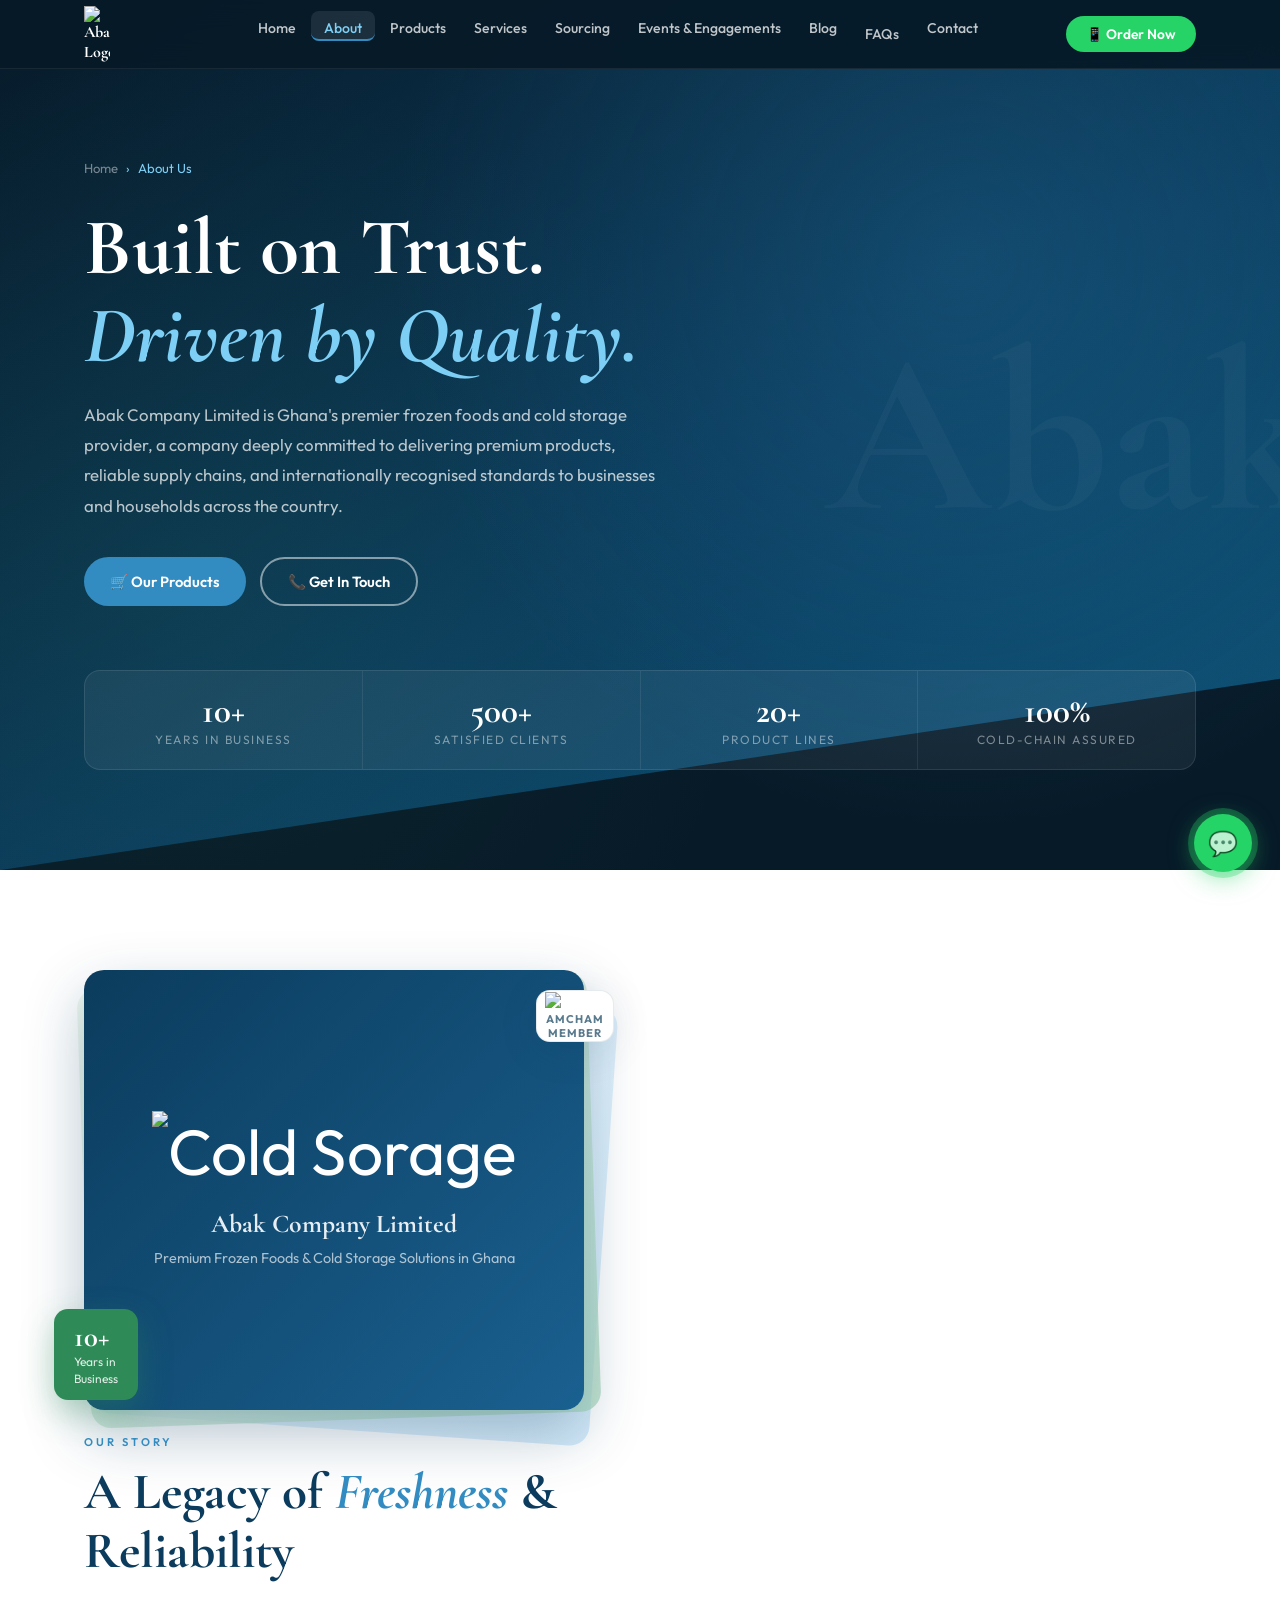
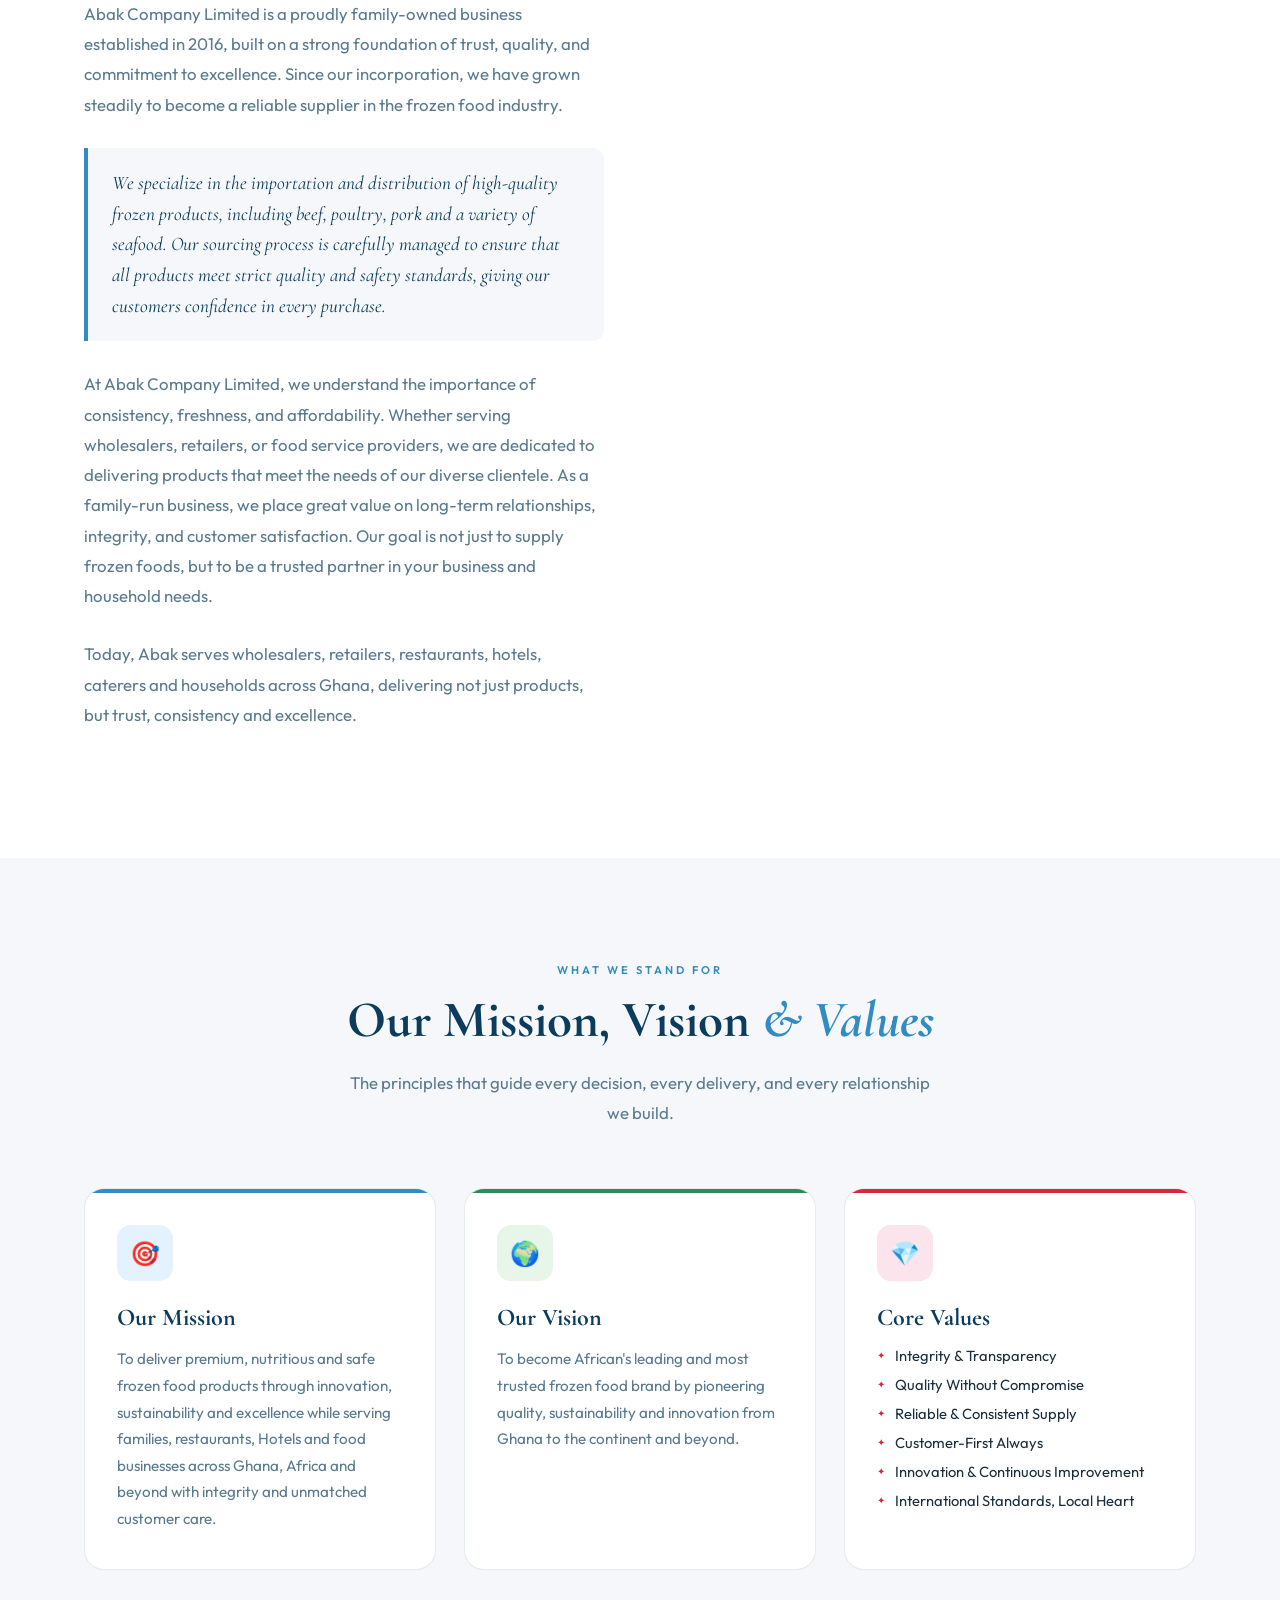
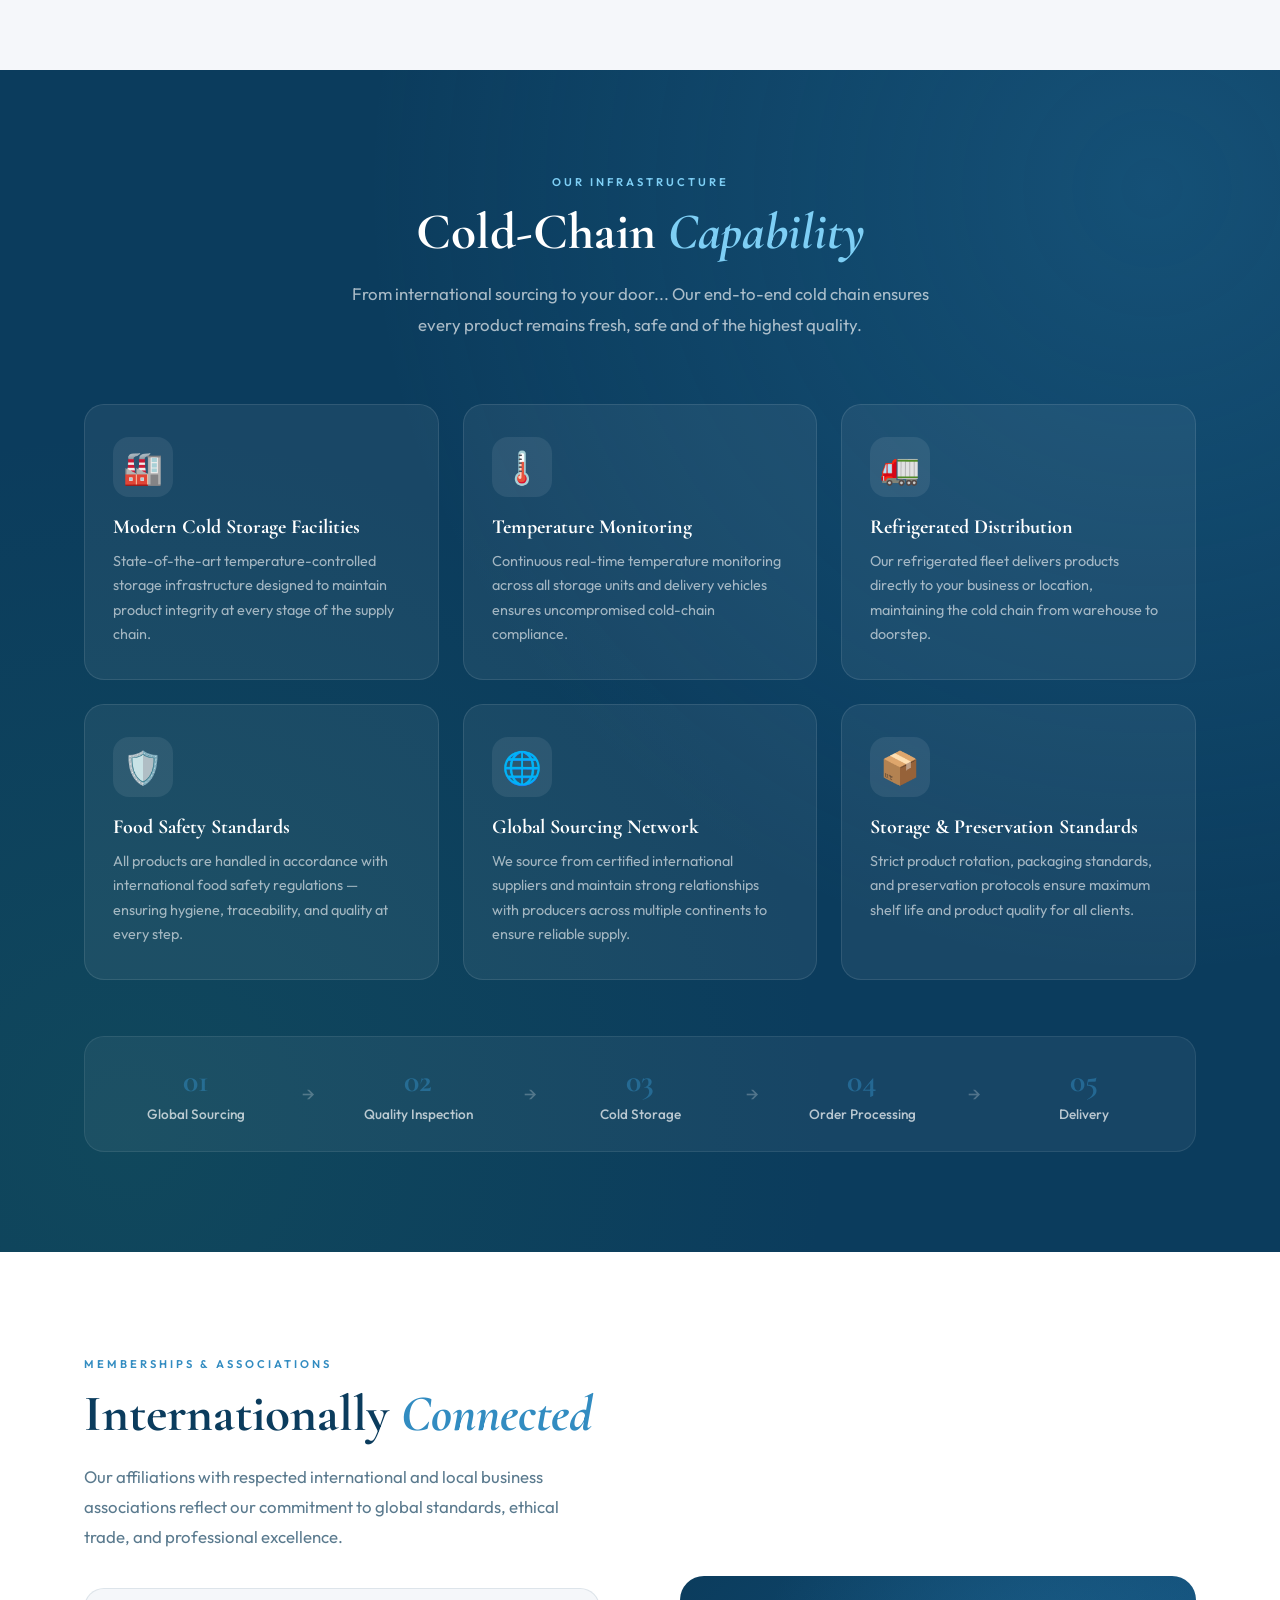
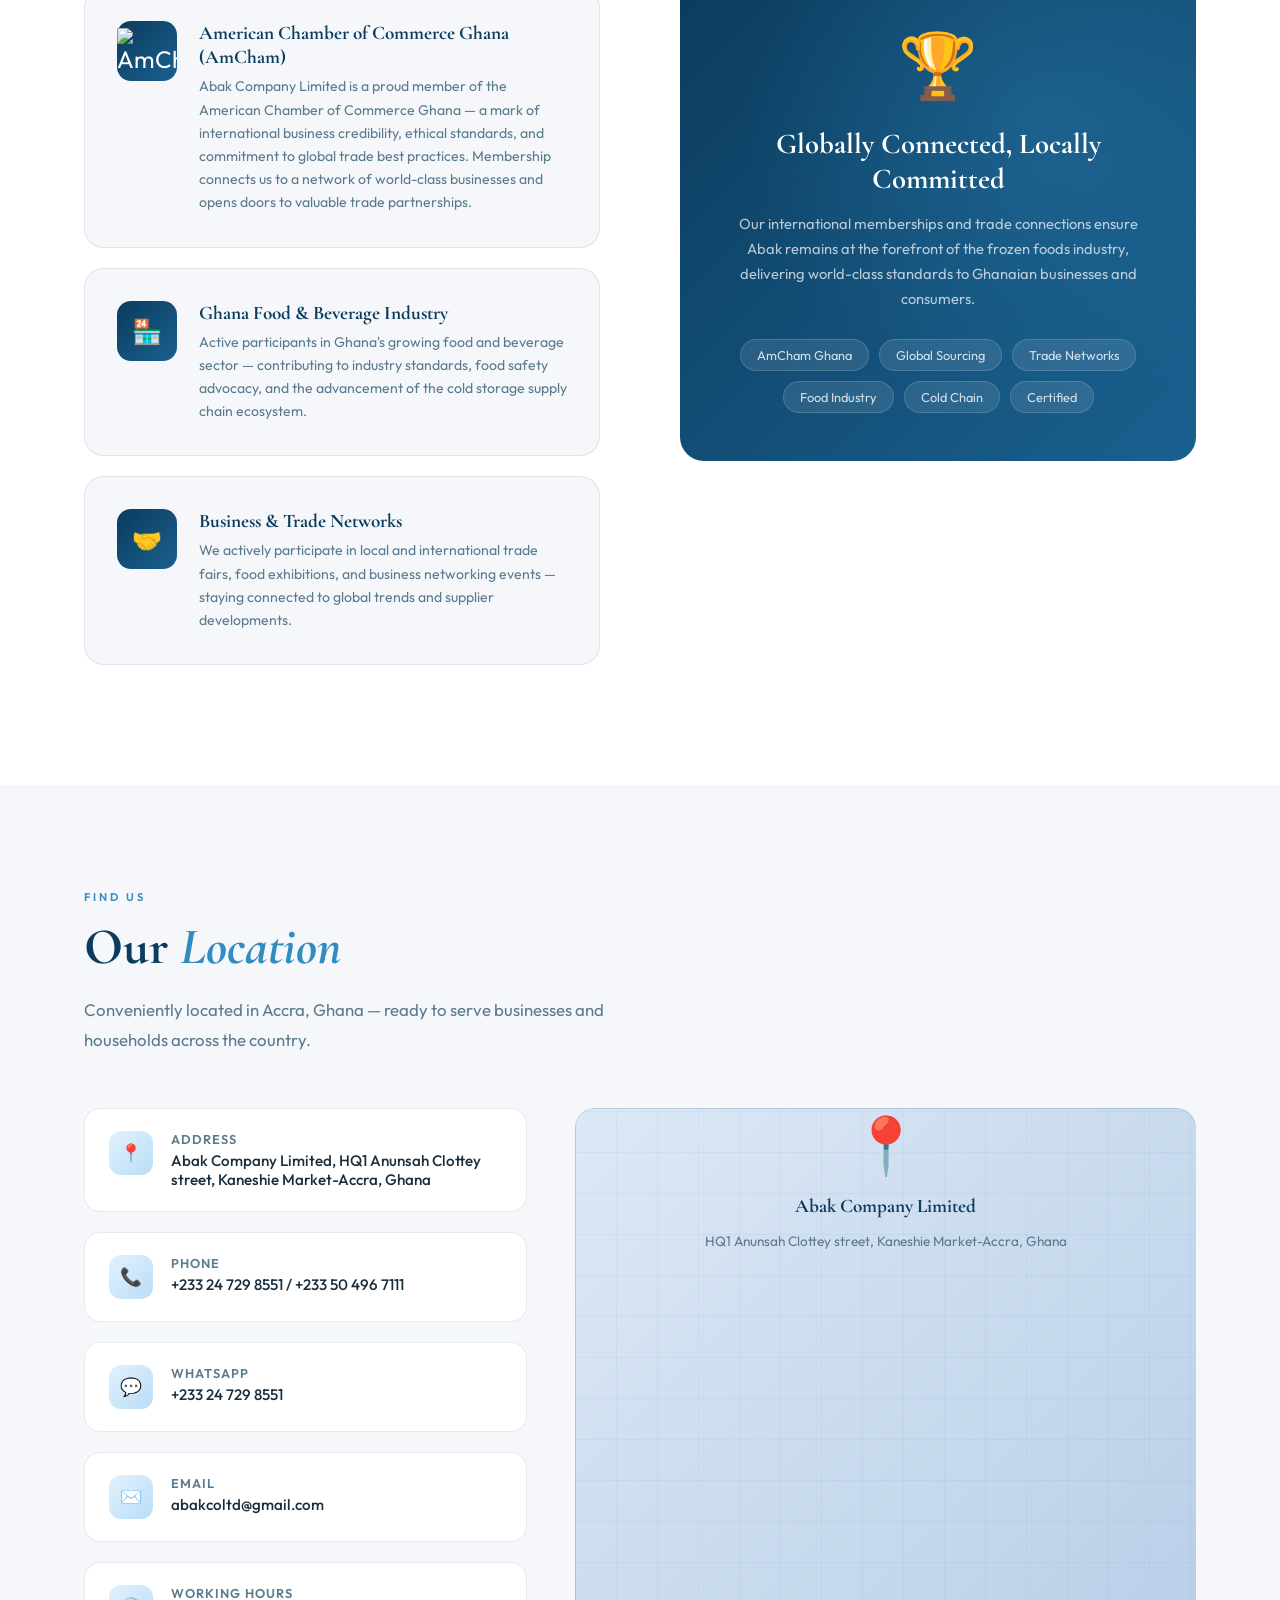
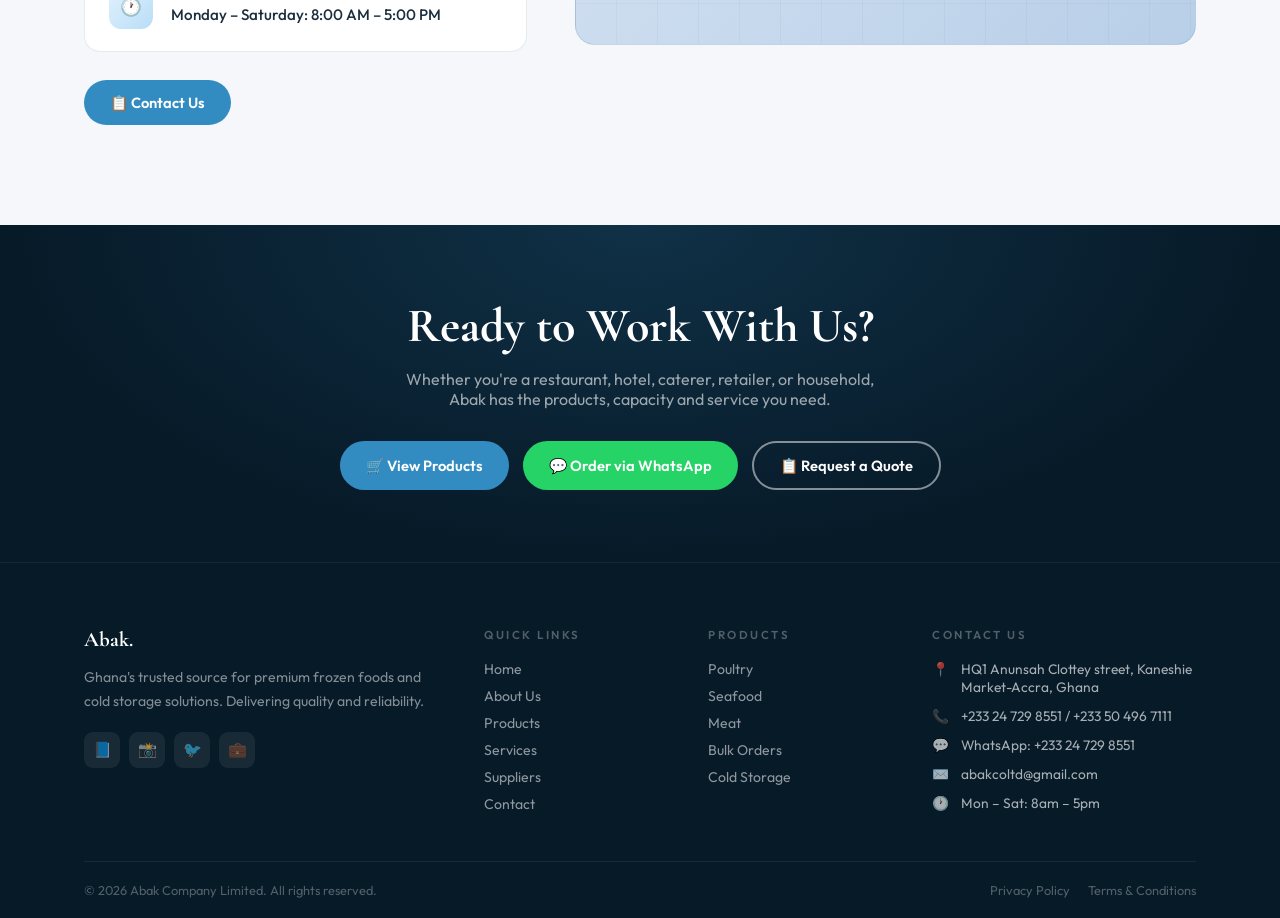
==== about.html @ 0e295fe7 "update 8" ====
<!DOCTYPE html>
<html lang="en">
<head>
  <meta charset="UTF-8" />
  <meta name="viewport" content="width=device-width, initial-scale=1.0" />
  <title>About Us | Abak Company Limited – Premium Frozen Foods & Cold Storage, Ghana</title>
  <meta name="description" content="Learn about Abak Company Limited – Ghana's trusted frozen foods and cold storage company. Our history, mission, vision, values, and global cold-chain capability." />
  <link href="https://fonts.googleapis.com/css2?family=Cormorant+Garamond:ital,wght@0,600;0,700;1,400;1,600&family=Outfit:wght@300;400;500;600&display=swap" rel="stylesheet" />
  <style>
    /* ─── Variables ─────────────────────────────────────── */
    :root {
      --navy:    #0B3C5D;
      --blue:    #328CC1;
      --white:   #FFFFFF;
      --grey:    #F5F7FA;
      --red:     #D7263D;
      --green:   #2E8B57;
      --dark:    #071a28;
      --text:    #1a2e3d;
      --muted:   #5a7a8e;
      --border:  rgba(11,60,93,0.1);
      --radius:  16px;
      --shadow:  0 8px 40px rgba(11,60,93,0.1);
    }

    /* ─── Reset ─────────────────────────────────────────── */
    *, *::before, *::after { box-sizing: border-box; margin: 0; padding: 0; }
    html { scroll-behavior: smooth; }
    body {
      font-family: 'Outfit', sans-serif;
      font-weight: 400;
      color: var(--text);
      background: var(--white);
      overflow-x: hidden;
    }
    a { text-decoration: none; color: inherit; }
    img { max-width: 100%; display: block; }

    /* ─── Utilities ─────────────────────────────────────── */
    .container { width: 100%; max-width: 1160px; margin: 0 auto; padding: 0 24px; }
    .eyebrow {
      display: inline-block;
      font-size: 0.7rem;
      font-weight: 600;
      letter-spacing: 3px;
      text-transform: uppercase;
      color: var(--blue);
      margin-bottom: 14px;
    }
    h2.display {
      font-family: 'Cormorant Garamond', serif;
      font-size: clamp(2rem, 5vw, 3.2rem);
      font-weight: 700;
      color: var(--navy);
      line-height: 1.15;
      margin-bottom: 18px;
    }
    h2.display em { font-style: italic; color: var(--blue); }
    .lead {
      font-size: 1.05rem;
      color: var(--muted);
      line-height: 1.8;
      max-width: 580px;
    }
    .btn {
      display: inline-flex;
      align-items: center;
      gap: 8px;
      padding: 13px 26px;
      border-radius: 50px;
      font-family: 'Outfit', sans-serif;
      font-size: 0.92rem;
      font-weight: 600;
      cursor: pointer;
      transition: all 0.25s ease;
      border: none;
    }
    .btn-primary   { background: var(--blue);  color: #fff; }
    .btn-primary:hover   { background: var(--navy); transform: translateY(-2px); box-shadow: 0 8px 24px rgba(50,140,193,0.35); }
    .btn-outline   { background: transparent; color: var(--navy); border: 2px solid var(--border); }
    .btn-outline:hover   { border-color: var(--blue); color: var(--blue); transform: translateY(-2px); }
    .btn-whatsapp  { background: #25D366; color: #fff; }
    .btn-whatsapp:hover  { background: #1dba57; transform: translateY(-2px); box-shadow: 0 8px 24px rgba(37,211,102,0.3); }
    .btn-hero-outline { background: transparent; color: #fff; border: 2px solid rgba(255,255,255,0.5); }
    .btn-hero-outline:hover { background: rgba(255,255,255,0.1); transform: translateY(-2px); }

    /* ─── NAVBAR ────────────────────────────────────────── */
    .navbar {
      position: fixed; top: 0; left: 0; right: 0;
      z-index: 1000;
      background: rgba(7,26,40,0.94);
      backdrop-filter: blur(14px);
      -webkit-backdrop-filter: blur(14px);
      border-bottom: 1px solid rgba(255,255,255,0.07);
    }
    .nav-inner {
      max-width: 1160px; margin: 0 auto; padding: 0 24px;
      display: flex; align-items: center; justify-content: space-between;
      height: 68px;
    }
    .logo {
      font-family: 'Cormorant Garamond', serif;
      font-size: 1.6rem; font-weight: 700;
      color: #fff;
      display: flex; align-items: center; gap: 10px;
    }
    .logo-mark {
      width: 30%; height: 38px; border-radius: 10px;
      
      display: flex; align-items: center; justify-content: center;
      font-size: 1rem;
    }
    .nav-links { display: flex; gap: 2px; list-style: none; }
    .nav-links a {
      color: rgba(255,255,255,0.75); font-size: 0.88rem; font-weight: 500;
      padding: 8px 13px; border-radius: 8px; transition: all 0.2s;
    }
	
	.nav-links a.active { border-bottom: 2px solid var(--blue); padding-bottom: 2px; }	
	
    .nav-links a:hover, .nav-links a.active { color: #fff; background: rgba(255,255,255,0.09); }
    .nav-links a.active { color: #7ecff5; }
    .nav-action { display: flex; gap: 10px; }
    .nav-action .btn { padding: 9px 20px; font-size: 0.86rem; }
    .hamburger {
      display: none; flex-direction: column; gap: 5px;
      background: none; border: none; cursor: pointer; padding: 6px;
    }
    .hamburger span { display: block; width: 24px; height: 2px; background: #fff; border-radius: 2px; transition: all 0.3s; }
    .mobile-nav {
      display: none; flex-direction: column; gap: 4px;
      position: fixed; top: 68px; left: 0; right: 0;
      background: var(--dark); padding: 16px 24px 24px;
      z-index: 999; border-top: 1px solid rgba(255,255,255,0.08);
    }
    .mobile-nav.open { display: flex; }
    .mobile-nav a {
      color: rgba(255,255,255,0.8); font-size: 1rem; font-weight: 500;
      padding: 12px 14px; border-radius: 10px; transition: background 0.2s;
    }
    .mobile-nav a:hover { background: rgba(255,255,255,0.09); color: #fff; }
    .mobile-nav .btn { width: 100%; justify-content: center; margin-top: 8px; }

    /* ─── PAGE HERO ─────────────────────────────────────── */
    .page-hero {
      position: relative;
      padding: 160px 0 100px;
      overflow: hidden;
      background: var(--dark);
    }
    /* Diagonal split background */
    .page-hero::before {
      content: '';
      position: absolute;
      top: 0; left: 0; right: 0; bottom: 0;
      background:
        linear-gradient(148deg, #071a28 0%, #0B3C5D 55%, #0d5478 100%);
      clip-path: polygon(0 0, 100% 0, 100% 78%, 0 100%);
      z-index: 0;
    }
    .page-hero::after {
      content: '';
      position: absolute; inset: 0;
      background-image:
        radial-gradient(circle at 75% 30%, rgba(50,140,193,0.2) 0%, transparent 50%),
        radial-gradient(circle at 15% 70%, rgba(46,139,87,0.1) 0%, transparent 45%);
      z-index: 1;
    }
    /* Large decorative text */
    .hero-deco {
      position: absolute;
      right: -40px; top: 50%;
      transform: translateY(-50%);
      font-family: 'Cormorant Garamond', serif;
      font-size: clamp(8rem, 18vw, 18rem);
      font-weight: 700;
      color: rgba(255,255,255,0.03);
      line-height: 1;
      pointer-events: none;
      z-index: 2;
      user-select: none;
    }
    .page-hero-content {
      position: relative; z-index: 3;
    }
    .breadcrumb {
      display: flex; align-items: center; gap: 8px;
      font-size: 0.82rem; color: rgba(255,255,255,0.45);
      margin-bottom: 28px;
    }
    .breadcrumb a { color: rgba(255,255,255,0.45); transition: color 0.2s; }
    .breadcrumb a:hover { color: rgba(255,255,255,0.8); }
    .breadcrumb span { color: #7ecff5; }
    .page-hero h1 {
      font-family: 'Cormorant Garamond', serif;
      font-size: clamp(2.6rem, 7vw, 5rem);
      font-weight: 700;
      color: #fff;
      line-height: 1.1;
      margin-bottom: 20px;
      animation: fadeUp 0.9s ease both;
    }
    .page-hero h1 em { font-style: italic; color: #7ecff5; }
    .page-hero p {
      font-size: 1.05rem;
      color: rgba(255,255,255,0.72);
      max-width: 580px;
      line-height: 1.8;
      margin-bottom: 36px;
      animation: fadeUp 0.9s 0.2s ease both;
    }
    .hero-cta-row {
      display: flex; flex-wrap: wrap; gap: 14px;
      animation: fadeUp 0.9s 0.35s ease both;
    }
    /* Stat ribbon */
    .hero-ribbon {
      display: flex; gap: 0;
      background: rgba(255,255,255,0.06);
      border: 1px solid rgba(255,255,255,0.1);
      border-radius: var(--radius);
      overflow: hidden;
      margin-top: 64px;
      animation: fadeUp 0.9s 0.5s ease both;
    }
    .ribbon-item {
      flex: 1;
      padding: 22px 28px;
      border-right: 1px solid rgba(255,255,255,0.08);
      text-align: center;
    }
    .ribbon-item:last-child { border-right: none; }
    .ribbon-num {
      font-family: 'Cormorant Garamond', serif;
      font-size: 2.2rem; font-weight: 700; color: #fff; line-height: 1;
    }
    .ribbon-label {
      font-size: 0.75rem; color: rgba(255,255,255,0.45);
      text-transform: uppercase; letter-spacing: 1.5px; margin-top: 4px;
    }
    @keyframes fadeUp {
      from { opacity: 0; transform: translateY(28px); }
      to   { opacity: 1; transform: translateY(0); }
    }

    /* ─── COMPANY HISTORY ───────────────────────────────── */
    .history {
      padding: 100px 0;
      background: var(--white);
    }
    .history-inner {
      display: grid;
      grid-template-columns: 1fr 1fr;
      gap: 72px;
      align-items: center;
    }
    .history-visual {
      position: relative;
    }
    /* Stacked card effect */
    .history-card-stack {
      position: relative;
      height: 460px;
    }
    .hcard {
      position: absolute;
      border-radius: 20px;
      display: flex; align-items: center; justify-content: center;
      font-size: 5rem;
    }
    .hcard-back {
      inset: 20px 0 0 20px;
      background: linear-gradient(135deg, #e3f2fd, #b8ddf7);
      opacity: 0.6;
      transform: rotate(4deg);
    }
    .hcard-mid {
      inset: 10px 10px 10px 0;
      background: linear-gradient(135deg, #e8f5e9, #a8d8bc);
      opacity: 0.7;
      transform: rotate(-2deg);
    }
    .hcard-front {
      inset: 0 20px 20px 0;
      background: linear-gradient(135deg, var(--navy), #1a6090);
      color: #fff;
      flex-direction: column;
      gap: 16px;
      box-shadow: 0 24px 60px rgba(11,60,93,0.3);
    }
    .hcard-front-text {
      text-align: center; color: rgba(255,255,255,0.9);
    }
    .hcard-front-text h3 {
      font-family: 'Cormorant Garamond', serif;
      font-size: 1.6rem; font-weight: 700; margin-bottom: 8px;
    }
    .hcard-front-text p { font-size: 0.9rem; color: rgba(255,255,255,0.65); line-height: 1.6; padding: 0 20px; }
    /* Floating badge */
    .hcard-badge {
      position: absolute;
      bottom: 30px; left: -30px;
      background: var(--green);
      color: #fff;
      border-radius: 14px;
      padding: 14px 20px;
      box-shadow: 0 12px 32px rgba(46,139,87,0.35);
      z-index: 10;
    }
    .hcard-badge-num {
      font-family: 'Cormorant Garamond', serif;
      font-size: 1.8rem; font-weight: 700; line-height: 1;
    }
    .hcard-badge-text { font-size: 0.75rem; opacity: 0.85; margin-top: 2px; }
    /* Member badge */
    .hcard-member {
      position: absolute;
      top: 20px; right: -10px;
      background: #fff;
      border-radius: 14px;
	  width: 15%;
      padding: 1px 8px;
      box-shadow: var(--shadow);
      z-index: 10;
      text-align: center;
      border: 1px solid var(--border);
    }
    .hcard-member-icon { font-size: 1.6rem; }
    .hcard-member-text { font-size: 0.7rem; color: var(--muted); margin-top: 4px; font-weight: 600; text-transform: uppercase; letter-spacing: 1px; }

    .history-text { }
    .history-text .lead { margin-bottom: 28px; }
    .history-highlight {
      background: var(--grey);
      border-left: 4px solid var(--blue);
      border-radius: 0 12px 12px 0;
      padding: 20px 24px;
      margin: 28px 0;
    }
    .history-highlight p {
      font-family: 'Cormorant Garamond', serif;
      font-size: 1.2rem; font-style: italic; color: var(--navy); line-height: 1.6;
    }

    /* ─── MISSION VISION VALUES ─────────────────────────── */
    .mvv {
      padding: 100px 0;
      background: var(--grey);
    }
    .mvv-header { text-align: center; margin-bottom: 60px; }
    .mvv-header .lead { margin: 0 auto; text-align: center; }
    .mvv-grid {
      display: grid;
      grid-template-columns: repeat(3, 1fr);
      gap: 28px;
    }
    .mvv-card {
      background: var(--white);
      border-radius: 20px;
      padding: 36px 32px;
      border: 1px solid var(--border);
      position: relative;
      overflow: hidden;
      transition: transform 0.3s, box-shadow 0.3s;
    }
    .mvv-card:hover { transform: translateY(-6px); box-shadow: var(--shadow); }
    .mvv-card::before {
      content: '';
      position: absolute;
      top: 0; left: 0; right: 0;
      height: 4px;
    }
    .mvv-card.mission::before { background: var(--blue); }
    .mvv-card.vision::before  { background: var(--green); }
    .mvv-card.values::before  { background: var(--red); }
    .mvv-icon {
      width: 56px; height: 56px;
      border-radius: 14px;
      display: flex; align-items: center; justify-content: center;
      font-size: 1.5rem;
      margin-bottom: 22px;
    }
    .mvv-card.mission .mvv-icon { background: #e3f2fd; }
    .mvv-card.vision  .mvv-icon { background: #e8f5e9; }
    .mvv-card.values  .mvv-icon { background: #fce4ec; }
    .mvv-card h3 {
      font-family: 'Cormorant Garamond', serif;
      font-size: 1.5rem; font-weight: 700; color: var(--navy);
      margin-bottom: 14px;
    }
    .mvv-card p { font-size: 0.95rem; color: var(--muted); line-height: 1.75; }
    /* Core values list */
    .values-list { display: flex; flex-direction: column; gap: 10px; margin-top: 12px; }
    .values-list li {
      display: flex; align-items: center; gap: 10px;
      font-size: 0.92rem; color: var(--text);
      list-style: none;
    }
    .values-list li::before {
      content: '✦';
      color: var(--red);
      font-size: 0.65rem;
      flex-shrink: 0;
    }

    /* ─── COLD CHAIN CAPABILITY ─────────────────────────── */
    .coldchain {
      padding: 100px 0;
      background: var(--navy);
      position: relative;
      overflow: hidden;
    }
    .coldchain::before {
      content: '';
      position: absolute; inset: 0;
      background-image:
        radial-gradient(circle at 90% 10%, rgba(50,140,193,0.25) 0%, transparent 50%),
        radial-gradient(circle at 10% 90%, rgba(46,139,87,0.15) 0%, transparent 45%);
    }
    .coldchain .eyebrow { color: #7ecff5; }
    .coldchain-header {
      text-align: center; margin-bottom: 64px; position: relative; z-index: 1;
    }
    .coldchain-header h2.display { color: #fff; }
    .coldchain-header h2.display em { color: #7ecff5; }
    .coldchain-header .lead { color: rgba(255,255,255,0.65); margin: 0 auto; text-align: center; }

    .coldchain-grid {
      display: grid;
      grid-template-columns: repeat(3, 1fr);
      gap: 24px;
      position: relative; z-index: 1;
    }
    .cc-card {
      background: rgba(255,255,255,0.06);
      border: 1px solid rgba(255,255,255,0.1);
      border-radius: 20px;
      padding: 32px 28px;
      transition: background 0.3s, transform 0.3s;
    }
    .cc-card:hover { background: rgba(255,255,255,0.1); transform: translateY(-5px); }
    .cc-icon {
      font-size: 2rem; margin-bottom: 18px;
      display: flex; align-items: center; justify-content: center;
      width: 60px; height: 60px;
      border-radius: 16px;
      background: rgba(255,255,255,0.08);
    }
    .cc-card h4 {
      font-family: 'Cormorant Garamond', serif;
      font-size: 1.25rem; font-weight: 700; color: #fff;
      margin-bottom: 10px;
    }
    .cc-card p { font-size: 0.9rem; color: rgba(255,255,255,0.6); line-height: 1.7; }
    /* Process steps strip */
    .cc-process {
      display: flex;
      align-items: center;
      margin-top: 56px;
      background: rgba(255,255,255,0.05);
      border: 1px solid rgba(255,255,255,0.08);
      border-radius: 20px;
      overflow: hidden;
      position: relative; z-index: 1;
    }
    .cc-step {
      flex: 1;
      padding: 28px 24px;
      text-align: center;
      position: relative;
    }
    .cc-step::after {
      content: '→';
      position: absolute;
      right: -8px; top: 50%;
      transform: translateY(-50%);
      color: rgba(255,255,255,0.25);
      font-size: 1.2rem;
      z-index: 2;
    }
    .cc-step:last-child::after { display: none; }
    .cc-step-num {
      font-family: 'Cormorant Garamond', serif;
      font-size: 2rem; font-weight: 700;
      color: rgba(50,140,193,0.5);
      line-height: 1; margin-bottom: 8px;
    }
    .cc-step-label { font-size: 0.85rem; color: rgba(255,255,255,0.7); font-weight: 500; }

    /* ─── MEMBERSHIP & ASSOCIATIONS ─────────────────────── */
    .membership {
      padding: 100px 0;
      background: var(--white);
    }
    .membership-inner {
      display: grid;
      grid-template-columns: 1fr 1fr;
      gap: 80px;
      align-items: center;
    }
    .membership-text .lead { margin-bottom: 36px; }
    .membership-card {
      background: var(--grey);
      border-radius: 20px;
      padding: 32px;
      display: flex;
      align-items: flex-start;
      gap: 22px;
      border: 1px solid var(--border);
      margin-bottom: 20px;
      transition: transform 0.3s, box-shadow 0.3s;
    }
    .membership-card:hover { transform: translateX(6px); box-shadow: var(--shadow); }
    .membership-card-icon {
      width: 60px; height: 60px;
      border-radius: 14px;
      background: linear-gradient(135deg, var(--navy), #1a6090);
      display: flex; align-items: center; justify-content: center;
      font-size: 1.5rem; flex-shrink: 0;
      color: #fff;
    }
    .membership-card-body h4 {
      font-family: 'Cormorant Garamond', serif;
      font-size: 1.2rem; font-weight: 700; color: var(--navy); margin-bottom: 6px;
    }
    .membership-card-body p { font-size: 0.88rem; color: var(--muted); line-height: 1.65; }
    .membership-visual {
      position: relative;
    }
    .mem-visual-block {
      background: linear-gradient(135deg, var(--navy), #1a6090);
      border-radius: 24px;
      padding: 48px 40px;
      color: #fff;
      text-align: center;
      position: relative;
      overflow: hidden;
    }
    .mem-visual-block::after {
      content: '';
      position: absolute; inset: 0;
      background: radial-gradient(circle at 70% 30%, rgba(50,140,193,0.3), transparent 60%);
    }
    .mem-visual-inner { position: relative; z-index: 1; }
    .mem-visual-icon { font-size: 4rem; margin-bottom: 22px; }
    .mem-visual-block h3 {
      font-family: 'Cormorant Garamond', serif;
      font-size: 1.8rem; font-weight: 700; margin-bottom: 14px; line-height: 1.2;
    }
    .mem-visual-block p { font-size: 0.92rem; color: rgba(255,255,255,0.7); line-height: 1.7; }
    .mem-visual-tags {
      display: flex; flex-wrap: wrap; gap: 10px; justify-content: center; margin-top: 28px;
    }
    .mem-tag {
      background: rgba(255,255,255,0.1);
      border: 1px solid rgba(255,255,255,0.15);
      border-radius: 50px;
      padding: 7px 16px;
      font-size: 0.8rem; color: rgba(255,255,255,0.8);
    }

    /* ─── COMPANY LOCATION ──────────────────────────────── */
    .location {
      padding: 100px 0;
      background: var(--grey);
    }
    .location-header { margin-bottom: 52px; }
    .location-inner {
      display: grid;
      grid-template-columns: 1fr 1.4fr;
      gap: 48px;
      align-items: start;
    }
    .location-details { display: flex; flex-direction: column; gap: 20px; }
    .location-detail-item {
      background: var(--white);
      border-radius: var(--radius);
      padding: 22px 24px;
      display: flex; gap: 18px; align-items: flex-start;
      border: 1px solid var(--border);
      transition: box-shadow 0.2s;
    }
    .location-detail-item:hover { box-shadow: var(--shadow); }
    .loc-icon {
      width: 44px; height: 44px; border-radius: 12px;
      background: linear-gradient(135deg, #e3f2fd, #b8ddf7);
      display: flex; align-items: center; justify-content: center;
      font-size: 1.1rem; flex-shrink: 0;
    }
    .loc-text h5 { font-size: 0.8rem; font-weight: 600; color: var(--muted); text-transform: uppercase; letter-spacing: 1px; margin-bottom: 4px; }
    .loc-text p { font-size: 0.95rem; color: var(--text); font-weight: 500; }
    /* Map placeholder */
    .map-placeholder {
      border-radius: 20px;
      background: linear-gradient(135deg, #dde8f5, #b8cfe8);
      min-height: 380px;
      display: flex; align-items: center; justify-content: center;
      flex-direction: column; gap: 14px;
      text-align: center;
      border: 1px solid var(--border);
      overflow: hidden;
      position: relative;
    }
    .map-placeholder::before {
      content: '';
      position: absolute; inset: 0;
      background-image: repeating-linear-gradient(0deg, transparent, transparent 40px, rgba(11,60,93,0.04) 40px, rgba(11,60,93,0.04) 41px),
                        repeating-linear-gradient(90deg, transparent, transparent 40px, rgba(11,60,93,0.04) 40px, rgba(11,60,93,0.04) 41px);
    }
    .map-pin { font-size: 3.5rem; position: relative; z-index: 1; animation: bounce 2s ease-in-out infinite; }
    @keyframes bounce { 0%,100% { transform: translateY(0); } 50% { transform: translateY(-10px); } }
    .map-label {
      position: relative; z-index: 1;
      font-family: 'Cormorant Garamond', serif;
      font-size: 1.2rem; font-weight: 700; color: var(--navy);
    }
    .map-sub { position: relative; z-index: 1; font-size: 0.85rem; color: var(--muted); }

    /* ─── CTA STRIP ─────────────────────────────────────── */
    .cta-strip {
      padding: 72px 0;
      background: var(--dark);
      text-align: center;
      position: relative; overflow: hidden;
    }
    .cta-strip::before {
      content: '';
      position: absolute; inset: 0;
      background: radial-gradient(ellipse at 50% 0%, rgba(50,140,193,0.2), transparent 70%);
    }
    .cta-strip-inner { position: relative; z-index: 1; }
    .cta-strip h2 {
      font-family: 'Cormorant Garamond', serif;
      font-size: clamp(1.8rem, 4vw, 3rem); font-weight: 700; color: #fff;
      margin-bottom: 14px;
    }
    .cta-strip p { color: rgba(255,255,255,0.6); font-size: 1rem; margin-bottom: 32px; max-width: 480px; margin-left: auto; margin-right: auto; }
    .cta-row { display: flex; gap: 14px; justify-content: center; flex-wrap: wrap; }

    /* ─── FOOTER ────────────────────────────────────────── */
    footer {
      background: var(--dark);
      color: rgba(255,255,255,0.65);
      padding: 64px 0 0;
      border-top: 1px solid rgba(255,255,255,0.06);
    }
    .footer-grid {
      display: grid;
      grid-template-columns: 2fr 1fr 1fr 1.5fr;
      gap: 48px; margin-bottom: 48px;
    }
    .footer-col h4 {
      font-size: 0.72rem; font-weight: 600; letter-spacing: 2.5px;
      text-transform: uppercase; color: rgba(255,255,255,0.3); margin-bottom: 18px;
    }
    .footer-col .logo { font-size: 1.3rem; margin-bottom: 14px; }
    .footer-col p { font-size: 0.88rem; color: rgba(255,255,255,0.5); line-height: 1.7; }
    .f-links { display: flex; flex-direction: column; gap: 9px; }
    .f-links a { font-size: 0.88rem; color: rgba(255,255,255,0.55); transition: color 0.2s; }
    .f-links a:hover { color: var(--blue); }
    .f-contact { display: flex; flex-direction: column; gap: 11px; }
    .f-contact-item { display: flex; gap: 12px; align-items: flex-start; font-size: 0.86rem; }
    .social-row { display: flex; gap: 9px; margin-top: 18px; }
    .social-btn {
      width: 36px; height: 36px; border-radius: 9px;
      background: rgba(255,255,255,0.07); border: none; cursor: pointer;
      display: flex; align-items: center; justify-content: center;
      font-size: 0.95rem; color: rgba(255,255,255,0.6);
      transition: background 0.2s, transform 0.2s;
    }
    .social-btn:hover { background: var(--blue); color: #fff; transform: translateY(-2px); }
    .footer-bottom {
      border-top: 1px solid rgba(255,255,255,0.07);
      padding: 20px 0;
      display: flex; justify-content: space-between; align-items: center;
      flex-wrap: wrap; gap: 12px;
      font-size: 0.8rem; color: rgba(255,255,255,0.3);
    }
    .footer-bottom a { color: rgba(255,255,255,0.3); transition: color 0.2s; }
    .footer-bottom a:hover { color: rgba(255,255,255,0.6); }
    .footer-bottom-links { display: flex; gap: 18px; }

    /* ─── FLOATING WHATSAPP ─────────────────────────────── */
    .float-wa {
      position: fixed; bottom: 28px; right: 28px; z-index: 999;
      width: 58px; height: 58px; border-radius: 50%;
      background: #25D366; box-shadow: 0 6px 24px rgba(37,211,102,0.5);
      display: flex; align-items: center; justify-content: center;
      font-size: 1.5rem; transition: transform 0.3s, box-shadow 0.3s;
    }
    .float-wa:hover { transform: scale(1.12); box-shadow: 0 10px 32px rgba(37,211,102,0.6); }
    .float-wa-pulse {
      position: absolute; inset: -6px; border-radius: 50%;
      background: rgba(37,211,102,0.3);
      animation: waPulse 2.5s ease-out infinite;
    }
    @keyframes waPulse {
      0% { transform: scale(1); opacity: 0.7; }
      100% { transform: scale(1.6); opacity: 0; }
    }

    /* ─── SCROLL REVEAL ─────────────────────────────────── */
    .reveal {
      opacity: 0; transform: translateY(32px);
      transition: opacity 0.7s ease, transform 0.7s ease;
    }
    .reveal.visible { opacity: 1; transform: translateY(0); }
    .reveal-left {
      opacity: 0; transform: translateX(-32px);
      transition: opacity 0.7s ease, transform 0.7s ease;
    }
    .reveal-left.visible { opacity: 1; transform: translateX(0); }
    .reveal-right {
      opacity: 0; transform: translateX(32px);
      transition: opacity 0.7s ease, transform 0.7s ease;
    }
    .reveal-right.visible { opacity: 1; transform: translateX(0); }

    /* ─── RESPONSIVE ────────────────────────────────────── */
    @media (max-width: 960px) {
      .nav-links, .nav-action { display: none; }
      .hamburger { display: flex; }
      .history-inner, .membership-inner, .location-inner { grid-template-columns: 1fr; }
      .mvv-grid, .coldchain-grid { grid-template-columns: 1fr; }
      .footer-grid { grid-template-columns: 1fr 1fr; }
      .history-card-stack { height: 320px; }
      .cc-process { flex-direction: column; }
      .cc-step::after { content: '↓'; right: auto; bottom: -8px; top: auto; transform: none; }
    }
    @media (max-width: 600px) {
      .footer-grid { grid-template-columns: 1fr; }
      .footer-bottom { flex-direction: column; text-align: center; }
      .hero-ribbon { flex-direction: column; }
      .ribbon-item { border-right: none; border-bottom: 1px solid rgba(255,255,255,0.08); }
      .ribbon-item:last-child { border-bottom: none; }
      .float-wa { bottom: 20px; right: 20px; width: 52px; height: 52px; }
    }
  </style>
</head>
<body>

  <!-- ══════════════ NAVBAR ══════════════ -->
  <nav class="navbar" aria-label="Main navigation">
    <div class="nav-inner">
      <a href="index.html" class="logo">
        <span class="logo-mark"><img src="images/abak-logo-7.png" alt="Abak Logo"></span>
      </a>
      <ul class="nav-links" role="list">
        <li><a href="index.html">Home</a></li>
        <li><a href="about.html" class="active">About</a></li>
        <li><a href="products.html">Products</a></li>
        <li><a href="services.html">Services</a></li>
        <li><a href="sourcing.html">Sourcing</a></li>
		<li><a href="events.html">Events & Engagements</a></li>
        <li><a href="articles.html">Blog</a></li>
		<a href="faq.html">FAQs</a>
        <li><a href="contact.html">Contact</a></li>
      </ul>
      <div class="nav-action">
        <a href="https://wa.me/233247298551" class="btn btn-whatsapp" target="_blank" rel="noopener">📱 Order Now</a>
      </div>
      <button class="hamburger" id="hamburger" aria-label="Toggle mobile menu" aria-expanded="false">
        <span></span><span></span><span></span>
      </button>
    </div>
  </nav>

  <!-- Mobile Nav -->
  <div class="mobile-nav" id="mobileNav" role="navigation">
    <a href="index.html">Home</a>
    <a href="about.html">About</a>
    <a href="products.html">Products</a>
    <a href="services.html">Services</a>
    <a href="suppliers.html">Suppliers</a>
	<li><a href="events.html">Events & Engagements</a></li>
    <a href="articles.html">Blog</a>
	<a href="faq.html">FAQs</a>
    <a href="contact.html">Contact</a>
    <a href="https://wa.me/233247298551" class="btn btn-whatsapp" target="_blank" rel="noopener">💬 Order via WhatsApp</a>
  </div>

  <!-- ══════════════ PAGE HERO ══════════════ -->
  <section class="page-hero" aria-labelledby="about-hero-heading">
    <div class="hero-deco" aria-hidden="true">Abak</div>
    <div class="container page-hero-content">
      <nav class="breadcrumb" aria-label="Breadcrumb">
        <a href="index.html">Home</a>
        <span aria-hidden="true">›</span>
        <span>About Us</span>
      </nav>
      <h1 id="about-hero-heading">
        Built on Trust.<br>
        <em>Driven by Quality.</em>
      </h1>
      <p>Abak Company Limited is Ghana's premier frozen foods and cold storage provider, a company deeply committed to delivering premium products, reliable supply chains, and internationally recognised standards to businesses and households across the country.</p>
      <div class="hero-cta-row">
        <a href="products.html" class="btn btn-primary">🛒 Our Products</a>
        <a href="contact.html" class="btn btn-hero-outline">📞 Get In Touch</a>
      </div>
      <div class="hero-ribbon">
        <div class="ribbon-item">
          <div class="ribbon-num">10+</div>
          <div class="ribbon-label">Years in Business</div>
        </div>
        <div class="ribbon-item">
          <div class="ribbon-num">500+</div>
          <div class="ribbon-label">Satisfied Clients</div>
        </div>
        <div class="ribbon-item">
          <div class="ribbon-num">20+</div>
          <div class="ribbon-label">Product Lines</div>
        </div>
        <div class="ribbon-item">
          <div class="ribbon-num">100%</div>
          <div class="ribbon-label">Cold-Chain Assured</div>
        </div>
      </div>
    </div>
  </section>

  <!-- ══════════════ COMPANY HISTORY ══════════════ -->
  <section class="history" aria-labelledby="history-heading">
    <div class="container">
      <div class="history-inner">
        <div class="history-visual reveal-left">
          <div class="history-card-stack">
            <div class="hcard hcard-back"></div>
            <div class="hcard hcard-mid"></div>
            <div class="hcard hcard-front" role="img" aria-label="Abak company visual">
              <div style="font-size:4rem"><img src="images/coldstorage.webp" alt="Cold Sorage"></div>
              <div class="hcard-front-text">
                <h3>Abak Company Limited</h3>
                <p>Premium Frozen Foods &amp; Cold Storage Solutions in Ghana</p>
              </div>
            </div>
            <!-- Floating badges -->
            <div class="hcard-badge" aria-label="10 plus years in business">
              <div class="hcard-badge-num">10+</div>
              <div class="hcard-badge-text">Years in</div>
			  <div class="hcard-badge-text">Business</div>
            </div>
            <div class="hcard-member">
              <div class="hcard-member-icon"><img src="images/amchamgh.png"</div>
              <div class="hcard-member-text"><strong>AmCham<br>Member</strong></div>
            </div>
          </div>
        </div>
        <div class="history-text reveal-right">
          <span class="eyebrow">Our Story</span>
          <h2 class="display">A Legacy of <em>Freshness</em> &amp; Reliability</h2>
          <p class="lead">Abak Company Limited is a proudly family-owned business established in 2016, built on a strong foundation of trust, quality, and commitment to excellence. Since our incorporation, we have grown steadily to become a reliable supplier in the frozen food industry.</p>
          <div class="history-highlight">
            <p>We specialize in the importation and distribution of high-quality frozen products, including beef, poultry, pork and a variety of seafood. Our sourcing process is carefully managed to ensure that all products meet strict quality and safety standards, giving our customers confidence in every purchase.</p>
          </div>
          <p class="lead">At Abak Company Limited, we understand the importance of consistency, freshness, and affordability. Whether serving wholesalers, retailers, or food service providers, we are dedicated to delivering products that meet the needs of our diverse clientele.
As a family-run business, we place great value on long-term relationships, integrity, and customer satisfaction. Our goal is not just to supply frozen foods, but to be a trusted partner in your business and household needs.</p>
          <p class="lead" style="margin-top:18px;">Today, Abak serves wholesalers, retailers, restaurants, hotels, caterers and households across Ghana, delivering not just products, but trust, consistency and excellence.</p>
        </div>
      </div>
    </div>
  </section>

  <!-- ══════════════ MISSION / VISION / VALUES ══════════════ -->
  <section class="mvv reveal" aria-labelledby="mvv-heading">
    <div class="container">
      <div class="mvv-header">
        <span class="eyebrow">What We Stand For</span>
        <h2 class="display" id="mvv-heading">Our Mission, Vision <em>&amp; Values</em></h2>
        <p class="lead">The principles that guide every decision, every delivery, and every relationship we build.</p>
      </div>
      <div class="mvv-grid">
        <!-- Mission -->
        <div class="mvv-card mission">
          <div class="mvv-icon" aria-hidden="true">🎯</div>
          <h3>Our Mission</h3>
          <p>To deliver premium, nutritious and safe frozen food products through innovation, sustainability and excellence while serving families, restaurants, Hotels and food businesses across Ghana, Africa and beyond  with integrity and unmatched customer care.</p>
        </div>
        <!-- Vision -->
        <div class="mvv-card vision">
          <div class="mvv-icon" aria-hidden="true">🌍</div>
          <h3>Our Vision</h3>
          <p>To become African's leading and most trusted frozen food brand by pioneering quality, sustainability and innovation from Ghana to the continent and beyond.</p>
        </div>
        <!-- Values -->
        <div class="mvv-card values">
          <div class="mvv-icon" aria-hidden="true">💎</div>
          <h3>Core Values</h3>
          <ul class="values-list">
            <li>Integrity &amp; Transparency</li>
            <li>Quality Without Compromise</li>
            <li>Reliable &amp; Consistent Supply</li>
            <li>Customer-First Always</li>
            <li>Innovation &amp; Continuous Improvement</li>
            <li>International Standards, Local Heart</li>
          </ul>
        </div>
      </div>
    </div>
  </section>

  <!-- ══════════════ COLD-CHAIN CAPABILITY ══════════════ -->
  <section class="coldchain" aria-labelledby="coldchain-heading">
    <div class="container">
      <div class="coldchain-header">
        <span class="eyebrow">Our Infrastructure</span>
        <h2 class="display" id="coldchain-heading">Cold-Chain <em>Capability</em></h2>
        <p class="lead">From international sourcing to your door... Our end-to-end cold chain ensures every product remains fresh, safe and of the highest quality.</p>
      </div>
      <div class="coldchain-grid">
        <div class="cc-card reveal">
          <div class="cc-icon" aria-hidden="true">🏭</div>
          <h4>Modern Cold Storage Facilities</h4>
          <p>State-of-the-art temperature-controlled storage infrastructure designed to maintain product integrity at every stage of the supply chain.</p>
        </div>
        <div class="cc-card reveal">
          <div class="cc-icon" aria-hidden="true">🌡️</div>
          <h4>Temperature Monitoring</h4>
          <p>Continuous real-time temperature monitoring across all storage units and delivery vehicles ensures uncompromised cold-chain compliance.</p>
        </div>
        <div class="cc-card reveal">
          <div class="cc-icon" aria-hidden="true">🚛</div>
          <h4>Refrigerated Distribution</h4>
          <p>Our refrigerated fleet delivers products directly to your business or location, maintaining the cold chain from warehouse to doorstep.</p>
        </div>
        <div class="cc-card reveal">
          <div class="cc-icon" aria-hidden="true">🛡️</div>
          <h4>Food Safety Standards</h4>
          <p>All products are handled in accordance with international food safety regulations — ensuring hygiene, traceability, and quality at every step.</p>
        </div>
        <div class="cc-card reveal">
          <div class="cc-icon" aria-hidden="true">🌐</div>
          <h4>Global Sourcing Network</h4>
          <p>We source from certified international suppliers and maintain strong relationships with producers across multiple continents to ensure reliable supply.</p>
        </div>
        <div class="cc-card reveal">
          <div class="cc-icon" aria-hidden="true">📦</div>
          <h4>Storage &amp; Preservation Standards</h4>
          <p>Strict product rotation, packaging standards, and preservation protocols ensure maximum shelf life and product quality for all clients.</p>
        </div>
      </div>
      <!-- Process strip -->
      <div class="cc-process reveal" role="list" aria-label="Cold chain process steps">
        <div class="cc-step" role="listitem">
          <div class="cc-step-num">01</div>
          <div class="cc-step-label">Global Sourcing</div>
        </div>
        <div class="cc-step" role="listitem">
          <div class="cc-step-num">02</div>
          <div class="cc-step-label">Quality Inspection</div>
        </div>
        <div class="cc-step" role="listitem">
          <div class="cc-step-num">03</div>
          <div class="cc-step-label">Cold Storage</div>
        </div>
        <div class="cc-step" role="listitem">
          <div class="cc-step-num">04</div>
          <div class="cc-step-label">Order Processing</div>
        </div>
        <div class="cc-step" role="listitem">
          <div class="cc-step-num">05</div>
          <div class="cc-step-label">Delivery</div>
        </div>
      </div>
    </div>
  </section>

  <!-- ══════════════ MEMBERSHIP & ASSOCIATIONS ══════════════ -->
  <section class="membership" aria-labelledby="membership-heading">
    <div class="container">
      <div class="membership-inner">
        <div class="membership-text reveal-left">
          <span class="eyebrow">Memberships &amp; Associations</span>
          <h2 class="display" id="membership-heading">Internationally <em>Connected</em></h2>
          <p class="lead">Our affiliations with respected international and local business associations reflect our commitment to global standards, ethical trade, and professional excellence.</p>
          <div class="membership-card">
            <div class="membership-card-icon" aria-hidden="true"><img src="images/amchamgh.png" alt="AmChamGh"></div>
            <div class="membership-card-body">
              <h4>American Chamber of Commerce Ghana (AmCham)</h4>
              <p>Abak Company Limited is a proud member of the American Chamber of Commerce Ghana — a mark of international business credibility, ethical standards, and commitment to global trade best practices. Membership connects us to a network of world-class businesses and opens doors to valuable trade partnerships.</p>
            </div>
          </div>
          <div class="membership-card">
            <div class="membership-card-icon" aria-hidden="true">🏪</div>
            <div class="membership-card-body">
              <h4>Ghana Food &amp; Beverage Industry</h4>
              <p>Active participants in Ghana's growing food and beverage sector — contributing to industry standards, food safety advocacy, and the advancement of the cold storage supply chain ecosystem.</p>
            </div>
          </div>
          <div class="membership-card">
            <div class="membership-card-icon" aria-hidden="true">🤝</div>
            <div class="membership-card-body">
              <h4>Business &amp; Trade Networks</h4>
              <p>We actively participate in local and international trade fairs, food exhibitions, and business networking events — staying connected to global trends and supplier developments.</p>
            </div>
          </div>
        </div>
        <div class="membership-visual reveal-right">
          <div class="mem-visual-block">
            <div class="mem-visual-inner">
              <div class="mem-visual-icon" aria-hidden="true">🏆</div>
              <h3>Globally Connected, Locally Committed</h3>
              <p>Our international memberships and trade connections ensure Abak remains at the forefront of the frozen foods industry, delivering world-class standards to Ghanaian businesses and consumers.</p>
              <div class="mem-visual-tags">
                <span class="mem-tag">AmCham Ghana</span>
                <span class="mem-tag">Global Sourcing</span>
                <span class="mem-tag">Trade Networks</span>
                <span class="mem-tag">Food Industry</span>
                <span class="mem-tag">Cold Chain</span>
                <span class="mem-tag">Certified</span>
              </div>
            </div>
          </div>
        </div>
      </div>
    </div>
  </section>

  <!-- ══════════════ COMPANY LOCATION ══════════════ -->
  <section class="location reveal" aria-labelledby="location-heading">
    <div class="container">
      <div class="location-header">
        <span class="eyebrow">Find Us</span>
        <h2 class="display" id="location-heading">Our <em>Location</em></h2>
        <p class="lead">Conveniently located in Accra, Ghana — ready to serve businesses and households across the country.</p>
      </div>
      <div class="location-inner">
        <div class="location-details">
          <div class="location-detail-item">
            <div class="loc-icon" aria-hidden="true">📍</div>
            <div class="loc-text">
              <h5>Address</h5>
              <p>Abak Company Limited, HQ1 Anunsah Clottey street, Kaneshie Market-Accra, Ghana</p>
            </div>
          </div>
          <div class="location-detail-item">
            <div class="loc-icon" aria-hidden="true">📞</div>
            <div class="loc-text">
              <h5>Phone</h5>
              <p>+233 24 729 8551 / +233 50 496 7111</p>
            </div>
          </div>
          <div class="location-detail-item">
            <div class="loc-icon" aria-hidden="true">💬</div>
            <div class="loc-text">
              <h5>WhatsApp</h5>
              <p>+233 24 729 8551</p>
            </div>
          </div>
          <div class="location-detail-item">
            <div class="loc-icon" aria-hidden="true">✉️</div>
            <div class="loc-text">
              <h5>Email</h5>
              <p>abakcoltd@gmail.com</p>
            </div>
          </div>
          <div class="location-detail-item">
            <div class="loc-icon" aria-hidden="true">🕐</div>
            <div class="loc-text">
              <h5>Working Hours</h5>
              <p>Monday – Saturday: 8:00 AM – 5:00 PM</p>
            </div>
          </div>
          <a href="contact.html" class="btn btn-primary" style="margin-top:8px; align-self:flex-start;">📋 Contact Us</a>
        </div>
        <!-- Map placeholder (replace with Google Maps embed) -->
        <div class="map-placeholder" role="img" aria-label="Map showing Abak Company Limited location in Accra, Ghana">
          <div class="map-pin" aria-hidden="true">📍</div>
          <div class="map-label">Abak Company Limited</div>
          <div class="map-sub">HQ1 Anunsah Clottey street, Kaneshie Market-Accra, Ghana</div>
           
           <!-- DEVELOPER NOTE:
            Replace this block with a Google Maps iframe embed:-->
            <iframe
              src="https://www.google.com/maps/embed?pb=!1m18!1m12!1m3!1d3970.7607!2d-0.2300!3d5.5558!2m3!1f0!2f0!3f0!3m2!1i1024!2i768!4f13.1!3m3!1m2!1s0x0%3A0x0!2zNcKwMzMnMjAuOSJOIDDCsDEzJzQ4LjAiVw!5e0!3m2!1sen!2sgh!4v1700000000000"
              width="100%" height="380" style="border:0;"
              allowfullscreen="" loading="lazy">
            </iframe>
          
        </div>
      </div>
    </div>
  </section>

  <!-- ══════════════ CTA STRIP ══════════════ -->
  <section class="cta-strip" aria-labelledby="cta-heading">
    <div class="container">
      <div class="cta-strip-inner">
        <h2 id="cta-heading">Ready to Work With Us?</h2>
        <p>Whether you're a restaurant, hotel, caterer, retailer, or household, Abak has the products, capacity and service you need.</p>
        <div class="cta-row">
          <a href="products.html" class="btn btn-primary">🛒 View Products</a>
          <a href="https://wa.me/233247298551" class="btn btn-whatsapp" target="_blank" rel="noopener">💬 Order via WhatsApp</a>
          <a href="contact.html" class="btn btn-hero-outline">📋 Request a Quote</a>
        </div>
      </div>
    </div>
  </section>

  <!-- ══════════════ FOOTER ══════════════ -->
  <footer>
    <div class="container">
      <div class="footer-grid">
        <div class="footer-col">
          <a href="index.html" class="logo">Abak.<span></span></a>
          <p>Ghana's trusted source for premium frozen foods and cold storage solutions. Delivering quality and reliability.</p>
          <div class="social-row">
            <button class="social-btn" aria-label="Facebook">📘</button>
            <button class="social-btn" aria-label="Instagram">📸</button>
            <button class="social-btn" aria-label="Twitter">🐦</button>
            <button class="social-btn" aria-label="LinkedIn">💼</button>
          </div>
        </div>
        <div class="footer-col">
          <h4>Quick Links</h4>
          <nav class="f-links" aria-label="Footer quick links">
            <a href="index.html">Home</a>
            <a href="about.html">About Us</a>
            <a href="products.html">Products</a>
            <a href="services.html">Services</a>
            <a href="suppliers.html">Suppliers</a>
            <a href="contact.html">Contact</a>
          </nav>
        </div>
        <div class="footer-col">
          <h4>Products</h4>
          <nav class="f-links" aria-label="Footer product links">
            <a href="products.html#poultry">Poultry</a>
            <a href="products.html#fish">Seafood</a>
            <a href="products.html#meat">Meat</a>
            <a href="products.html#bulk">Bulk Orders</a>
            <a href="services.html#storage">Cold Storage</a>
          </nav>
        </div>
        <div class="footer-col">
          <h4>Contact Us</h4>
          <div class="f-contact">
            <div class="f-contact-item"><span>📍</span><span>HQ1 Anunsah Clottey street, Kaneshie Market-Accra, Ghana</span></div>
            <div class="f-contact-item"><span>📞</span><span>+233 24 729 8551 / +233 50 496 7111</span></div>
            <div class="f-contact-item"><span>💬</span><span>WhatsApp: +233 24 729 8551</span></div>
            <div class="f-contact-item"><span>✉️</span><span>abakcoltd@gmail.com</span></div>
            <div class="f-contact-item"><span>🕐</span><span>Mon – Sat: 8am – 5pm</span></div>
          </div>
        </div>
      </div>
      <div class="footer-bottom">
        <span>© 2026 Abak Company Limited. All rights reserved.</span>
        <div class="footer-bottom-links">
          <a href="privacy.html#privacy">Privacy Policy</a>
          <a href="privacy.html#terms">Terms &amp; Conditions</a>
        </div>
      </div>
    </div>
  </footer>

  <!-- ══════════════ FLOATING WHATSAPP ══════════════ -->
  <a href="https://wa.me/233247298551" class="float-wa" target="_blank" rel="noopener" aria-label="Chat on WhatsApp">
    <div class="float-wa-pulse" aria-hidden="true"></div>
    💬
  </a>

  <!-- ══════════════ JAVASCRIPT ══════════════ -->
  <script>
    /* — Hamburger — */
    const hamburger = document.getElementById('hamburger');
    const mobileNav = document.getElementById('mobileNav');
    hamburger.addEventListener('click', () => {
      const open = mobileNav.classList.toggle('open');
      hamburger.setAttribute('aria-expanded', open);
    });

    /* — Scroll reveal — */
    const allReveals = document.querySelectorAll('.reveal, .reveal-left, .reveal-right');
    const revealObserver = new IntersectionObserver((entries) => {
      entries.forEach(e => {
        if (e.isIntersecting) {
          e.target.classList.add('visible');
          revealObserver.unobserve(e.target);
        }
      });
    }, { threshold: 0.1 });
    allReveals.forEach(el => revealObserver.observe(el));
  </script>
</body>
</html>
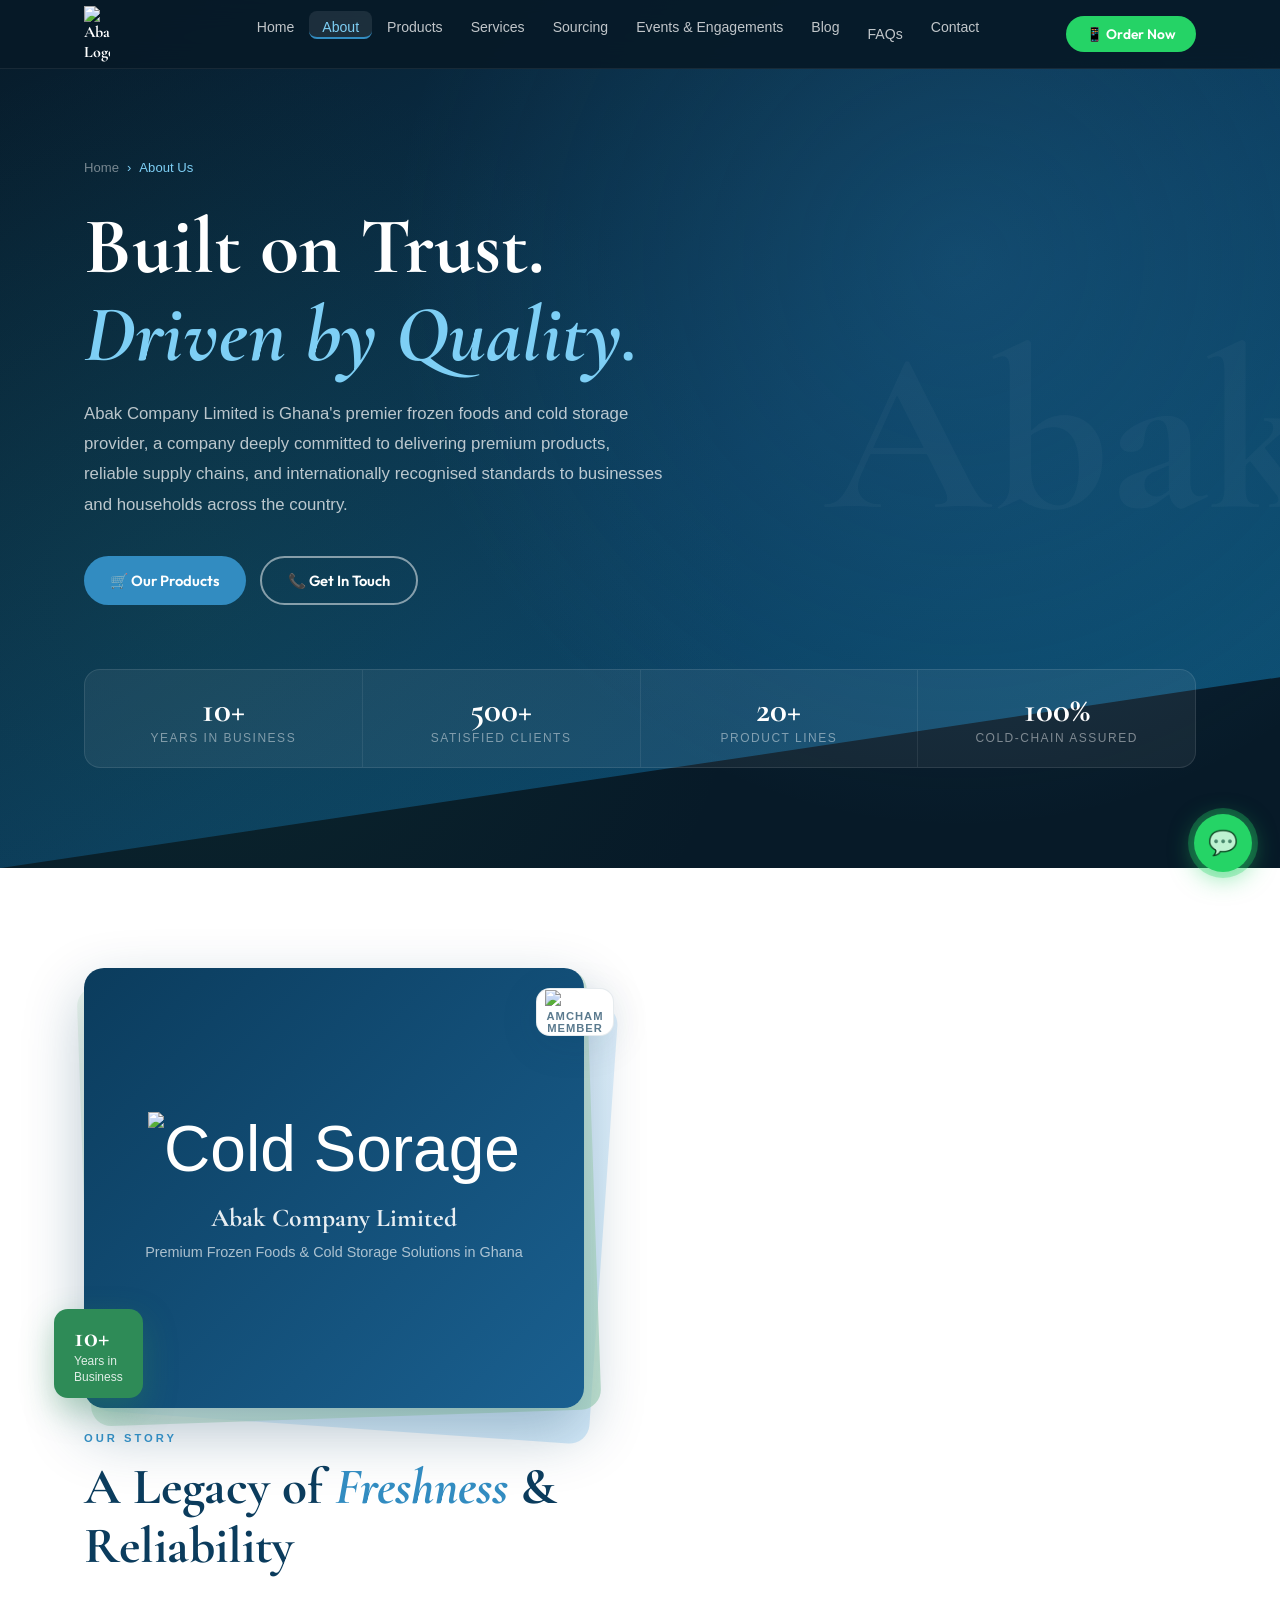
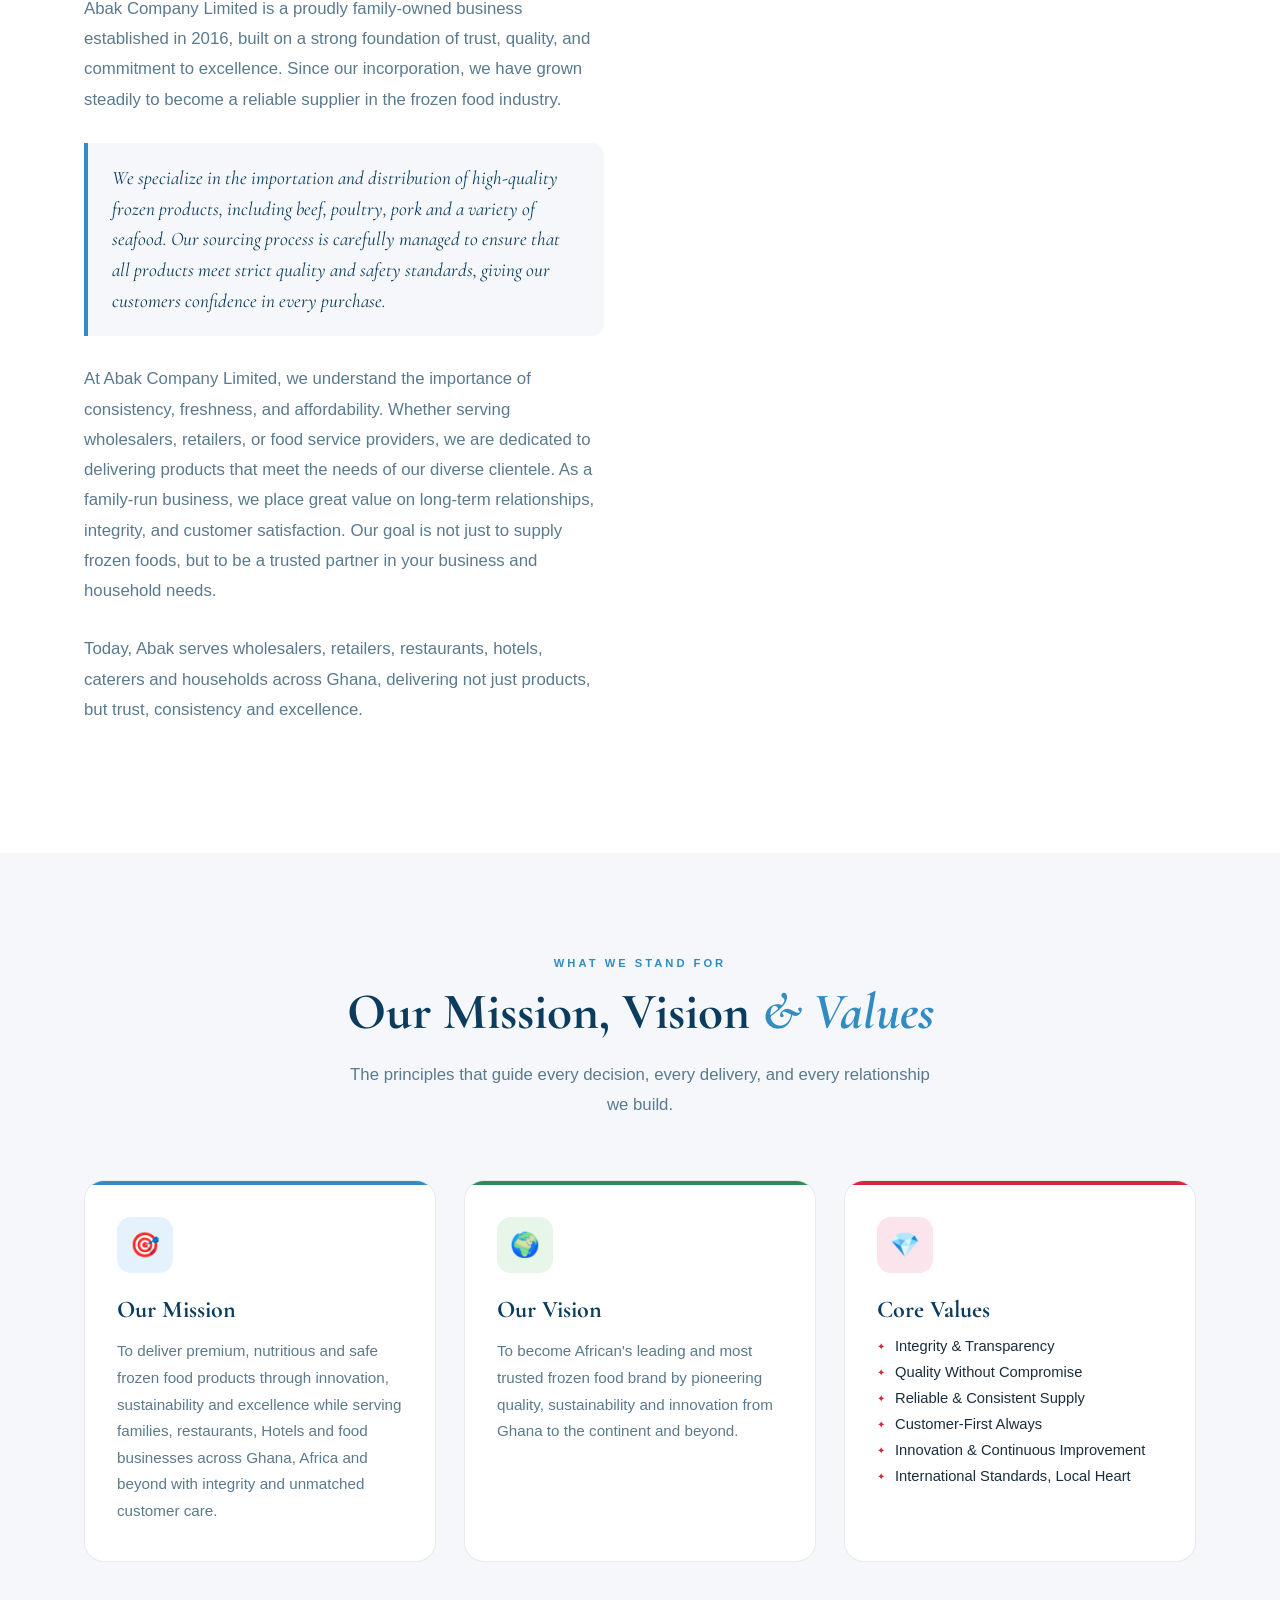
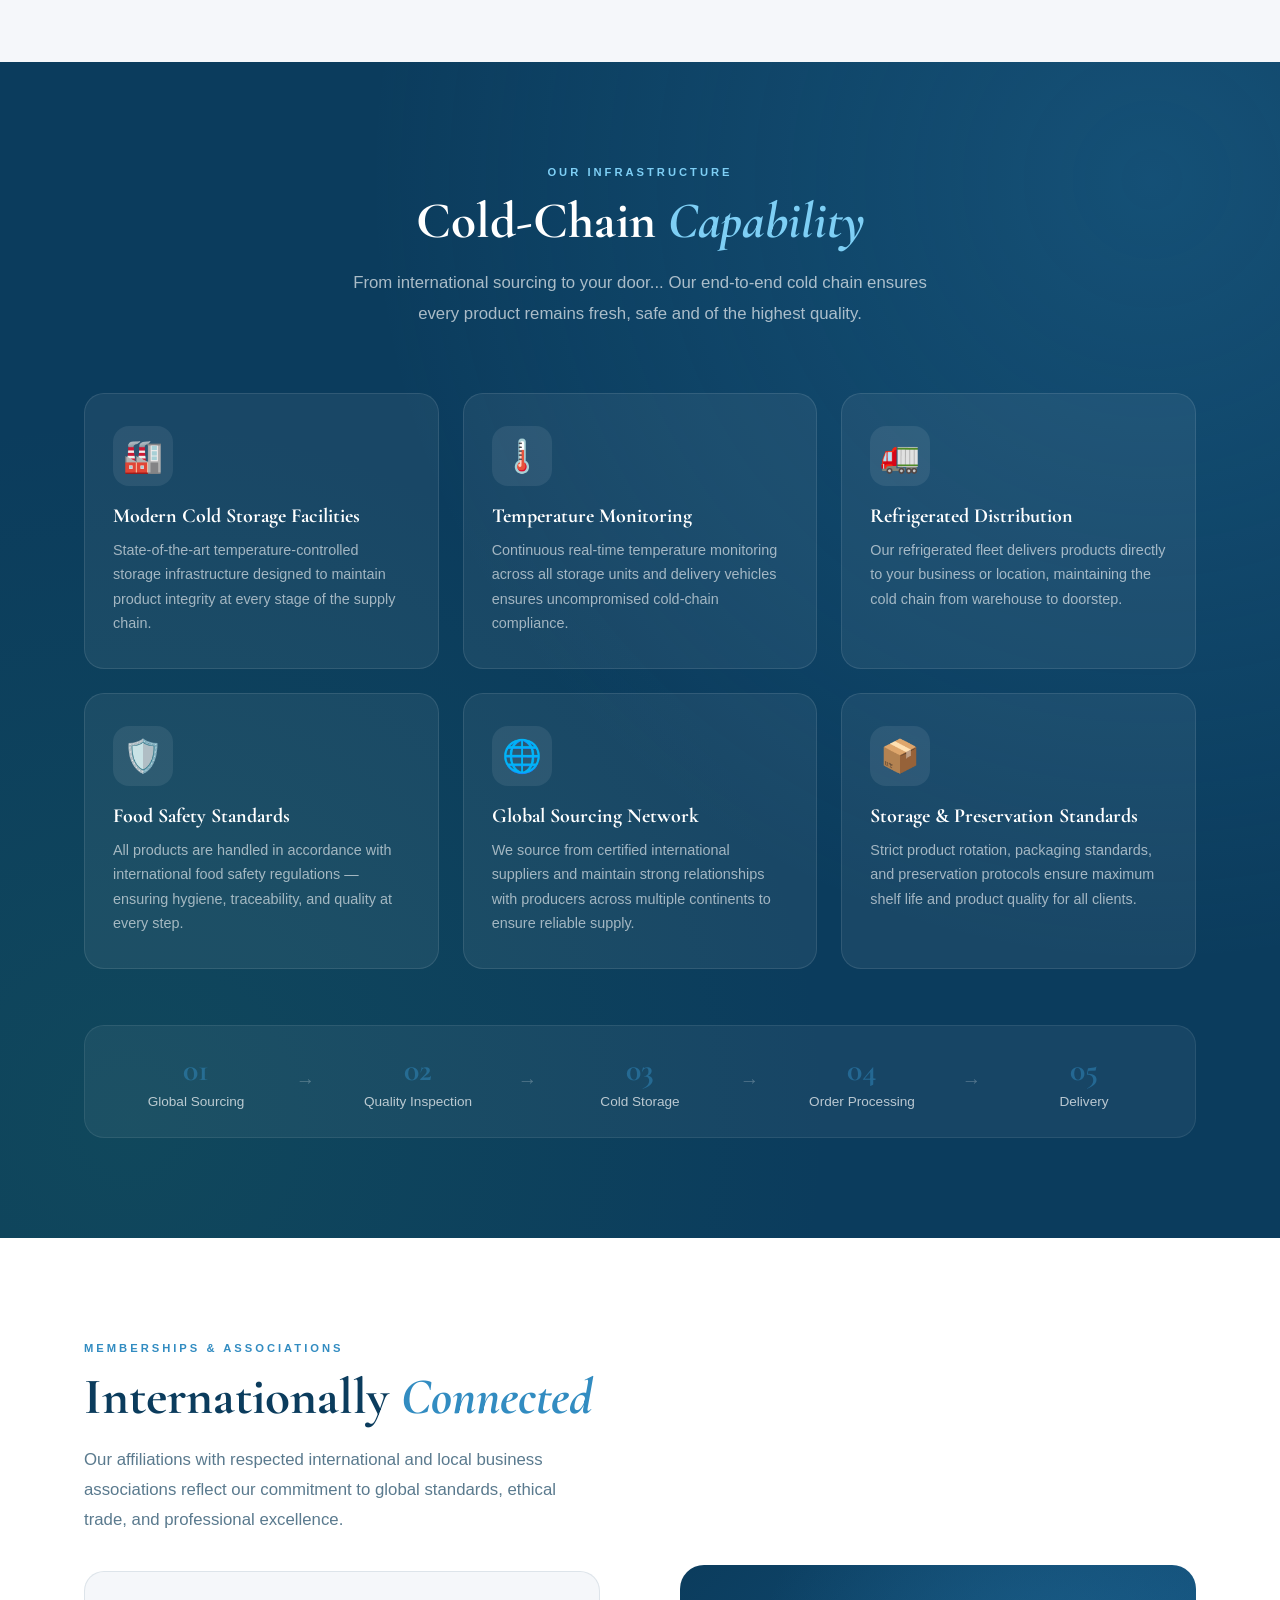
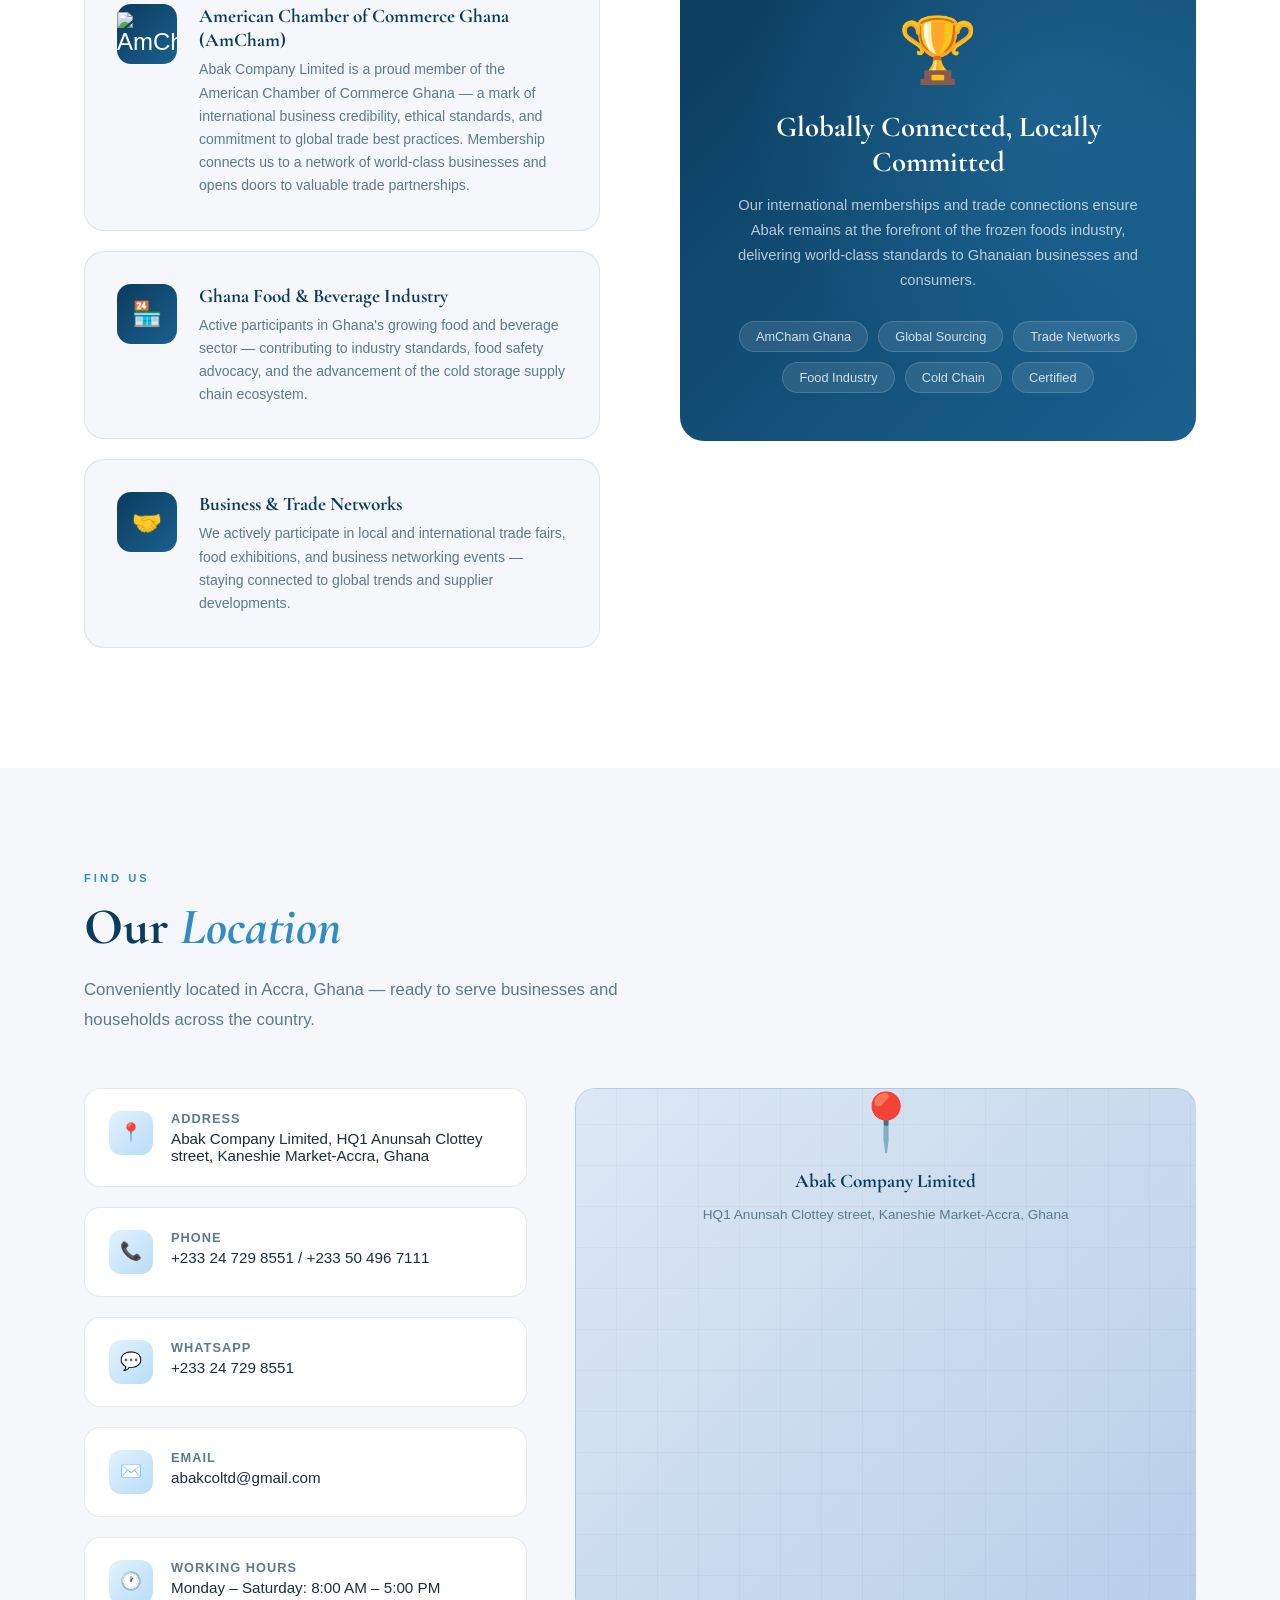
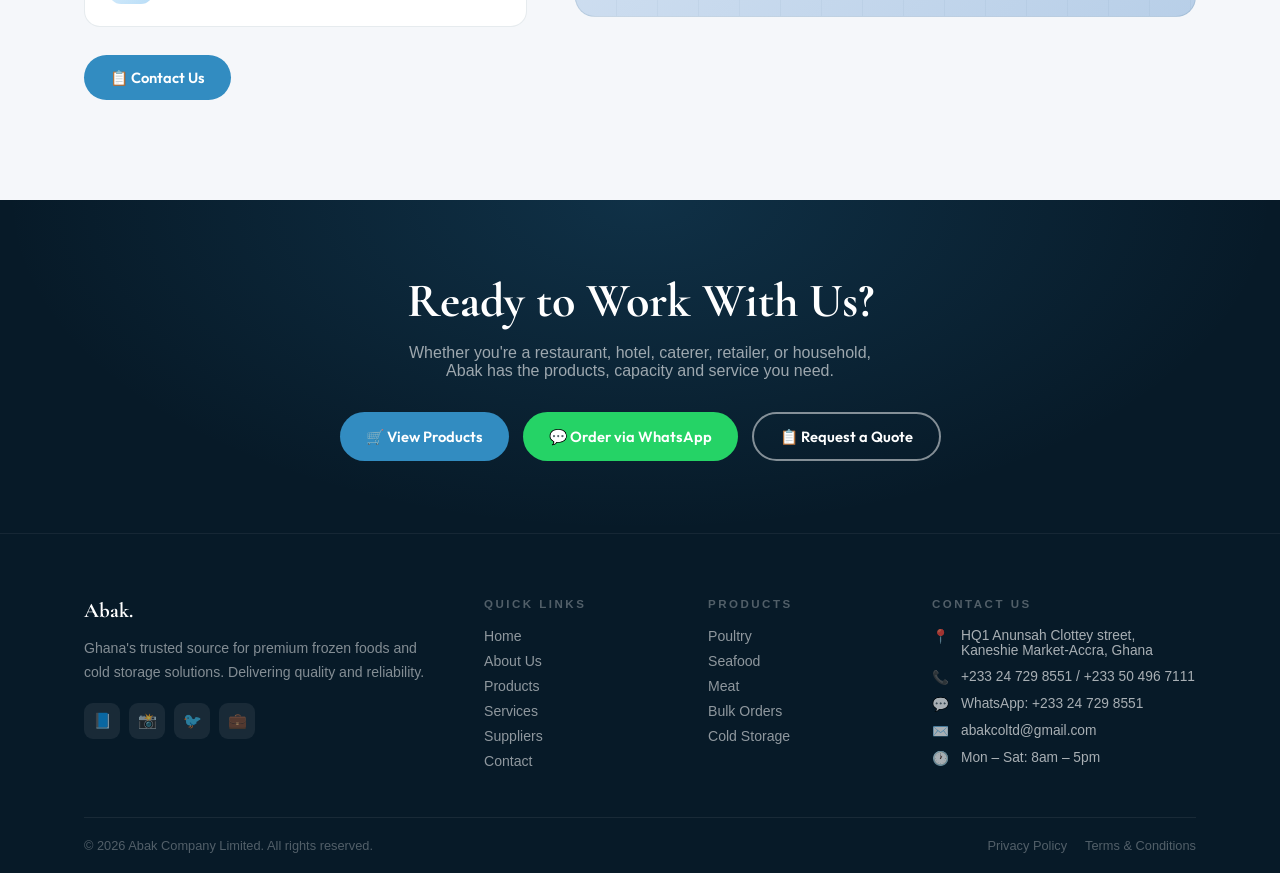
==== commit 76221230: "update 8.3" ====
--- a/about.html
+++ b/about.html
@@ -27,7 +27,7 @@
     *, *::before, *::after { box-sizing: border-box; margin: 0; padding: 0; }
     html { scroll-behavior: smooth; }
     body {
-      font-family: 'Outfit', sans-serif;
+      font-family: 'DM Sans', sans-serif;
       font-weight: 400;
       color: var(--text);
       background: var(--white);
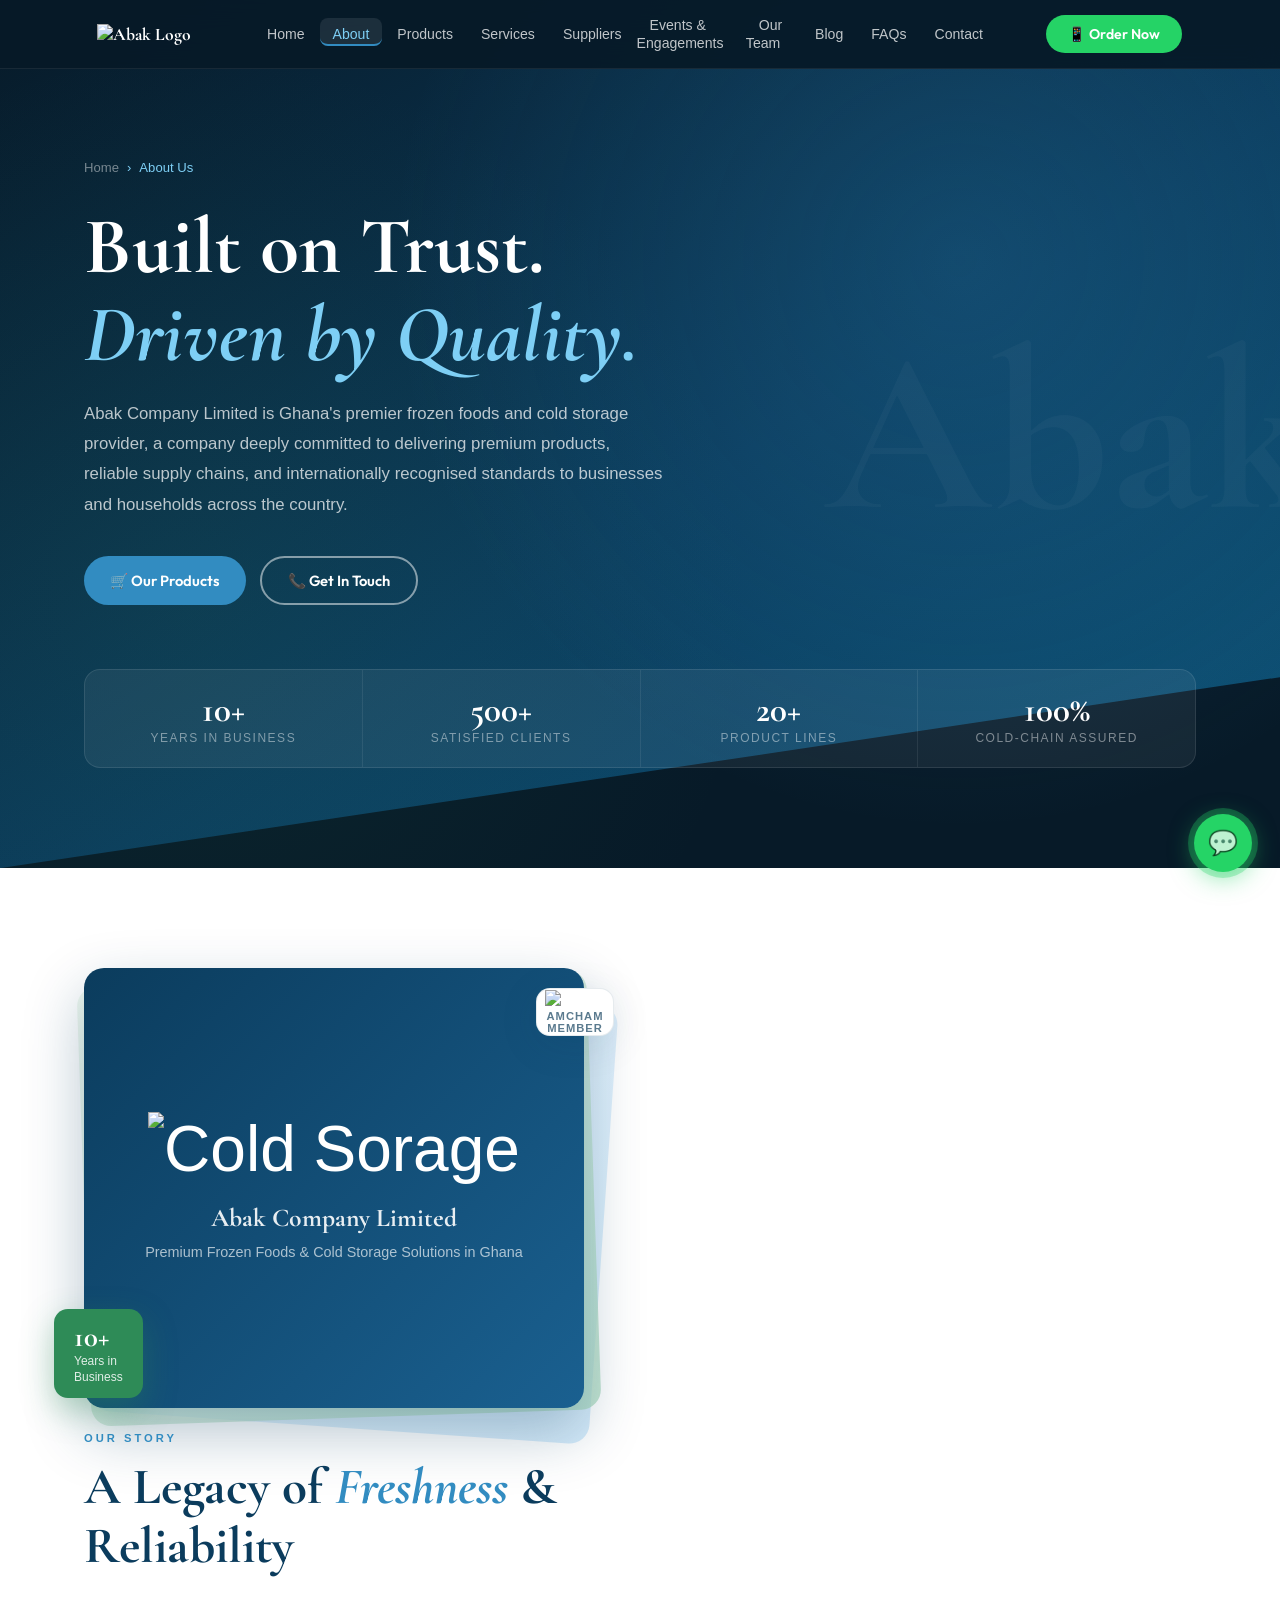
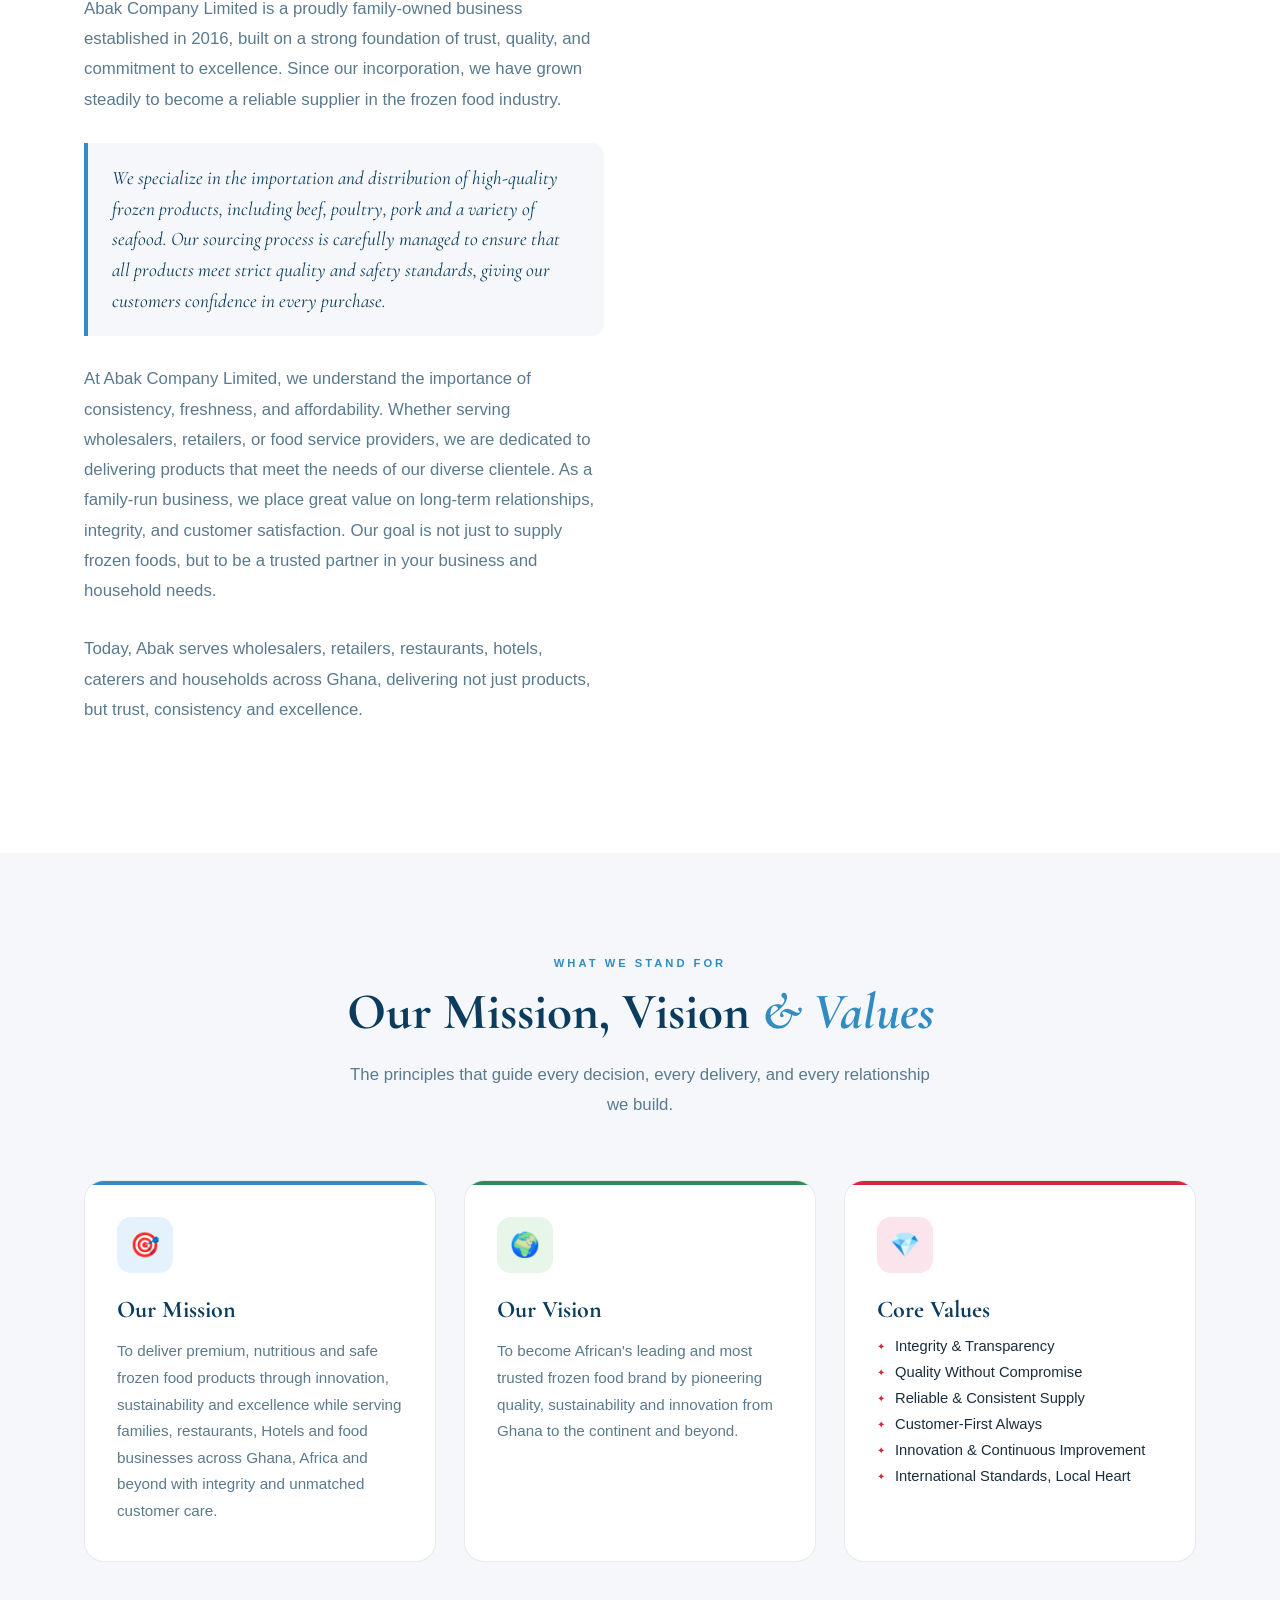
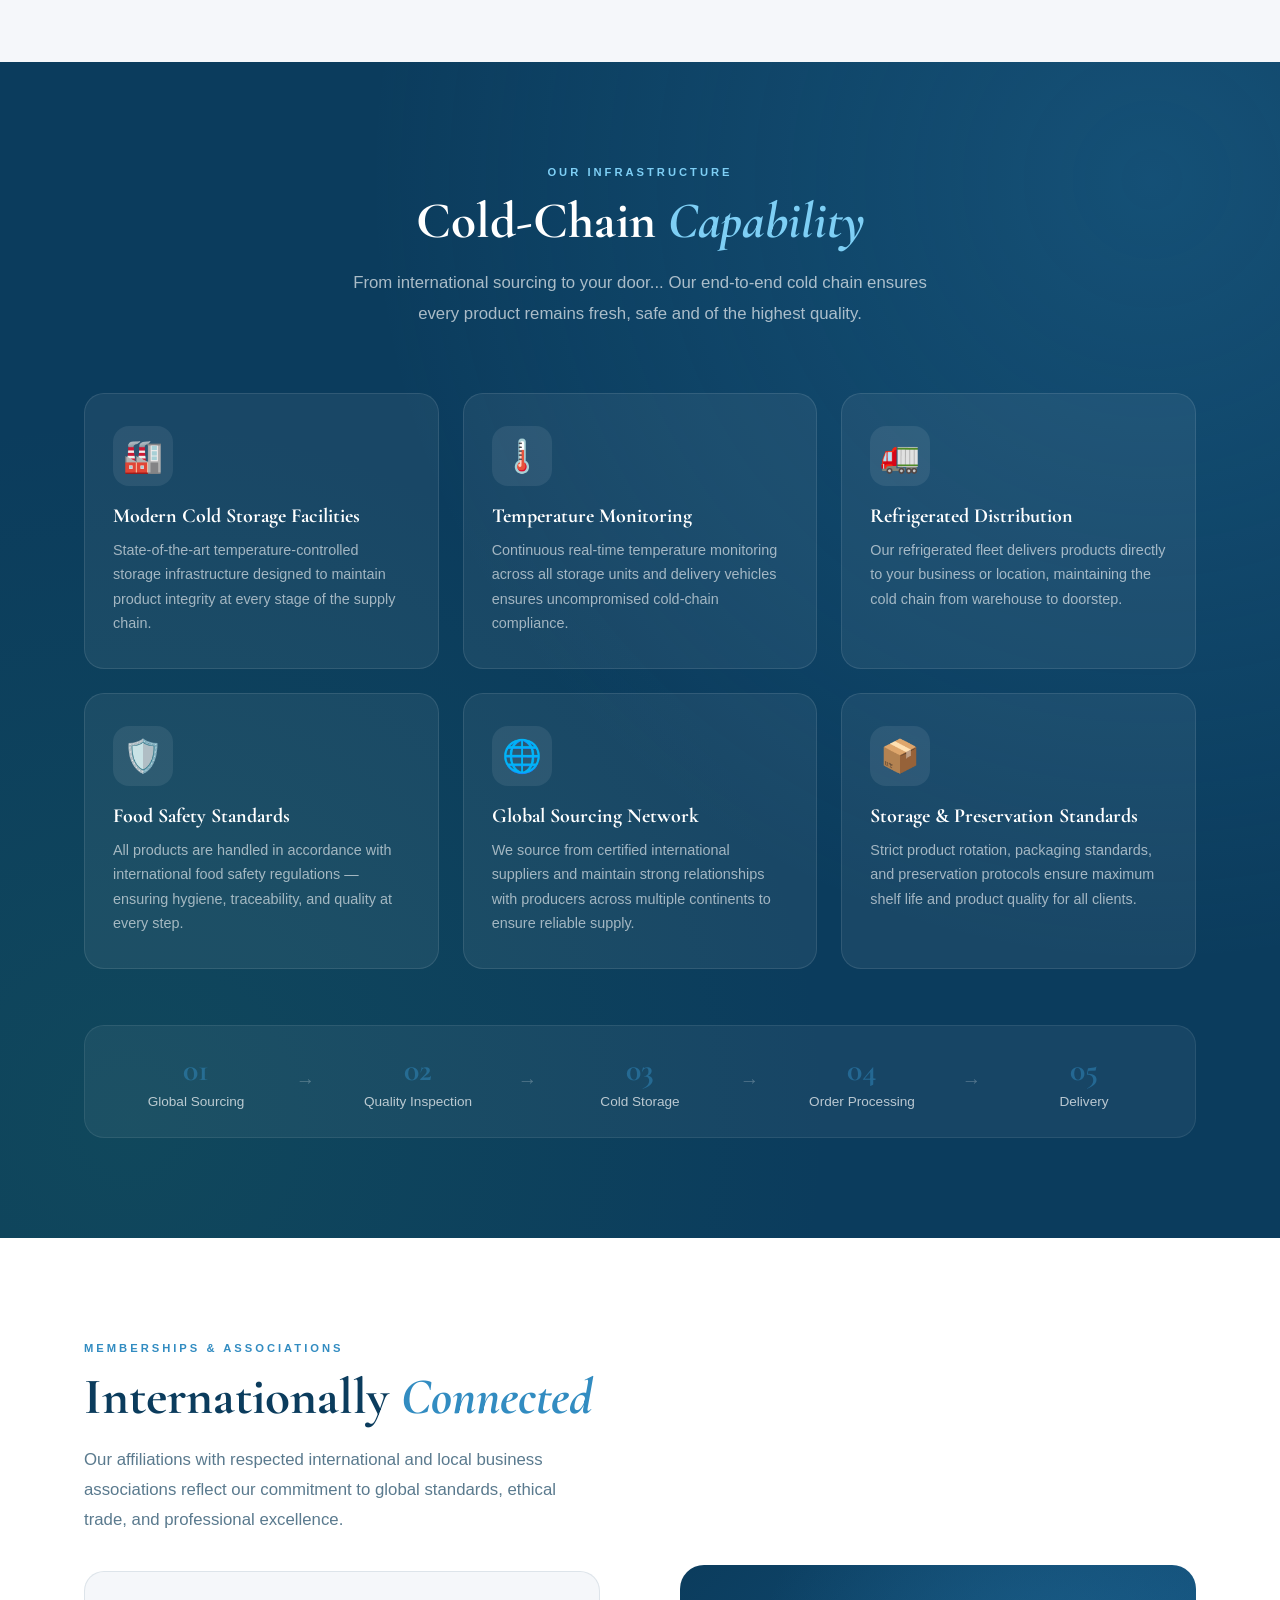
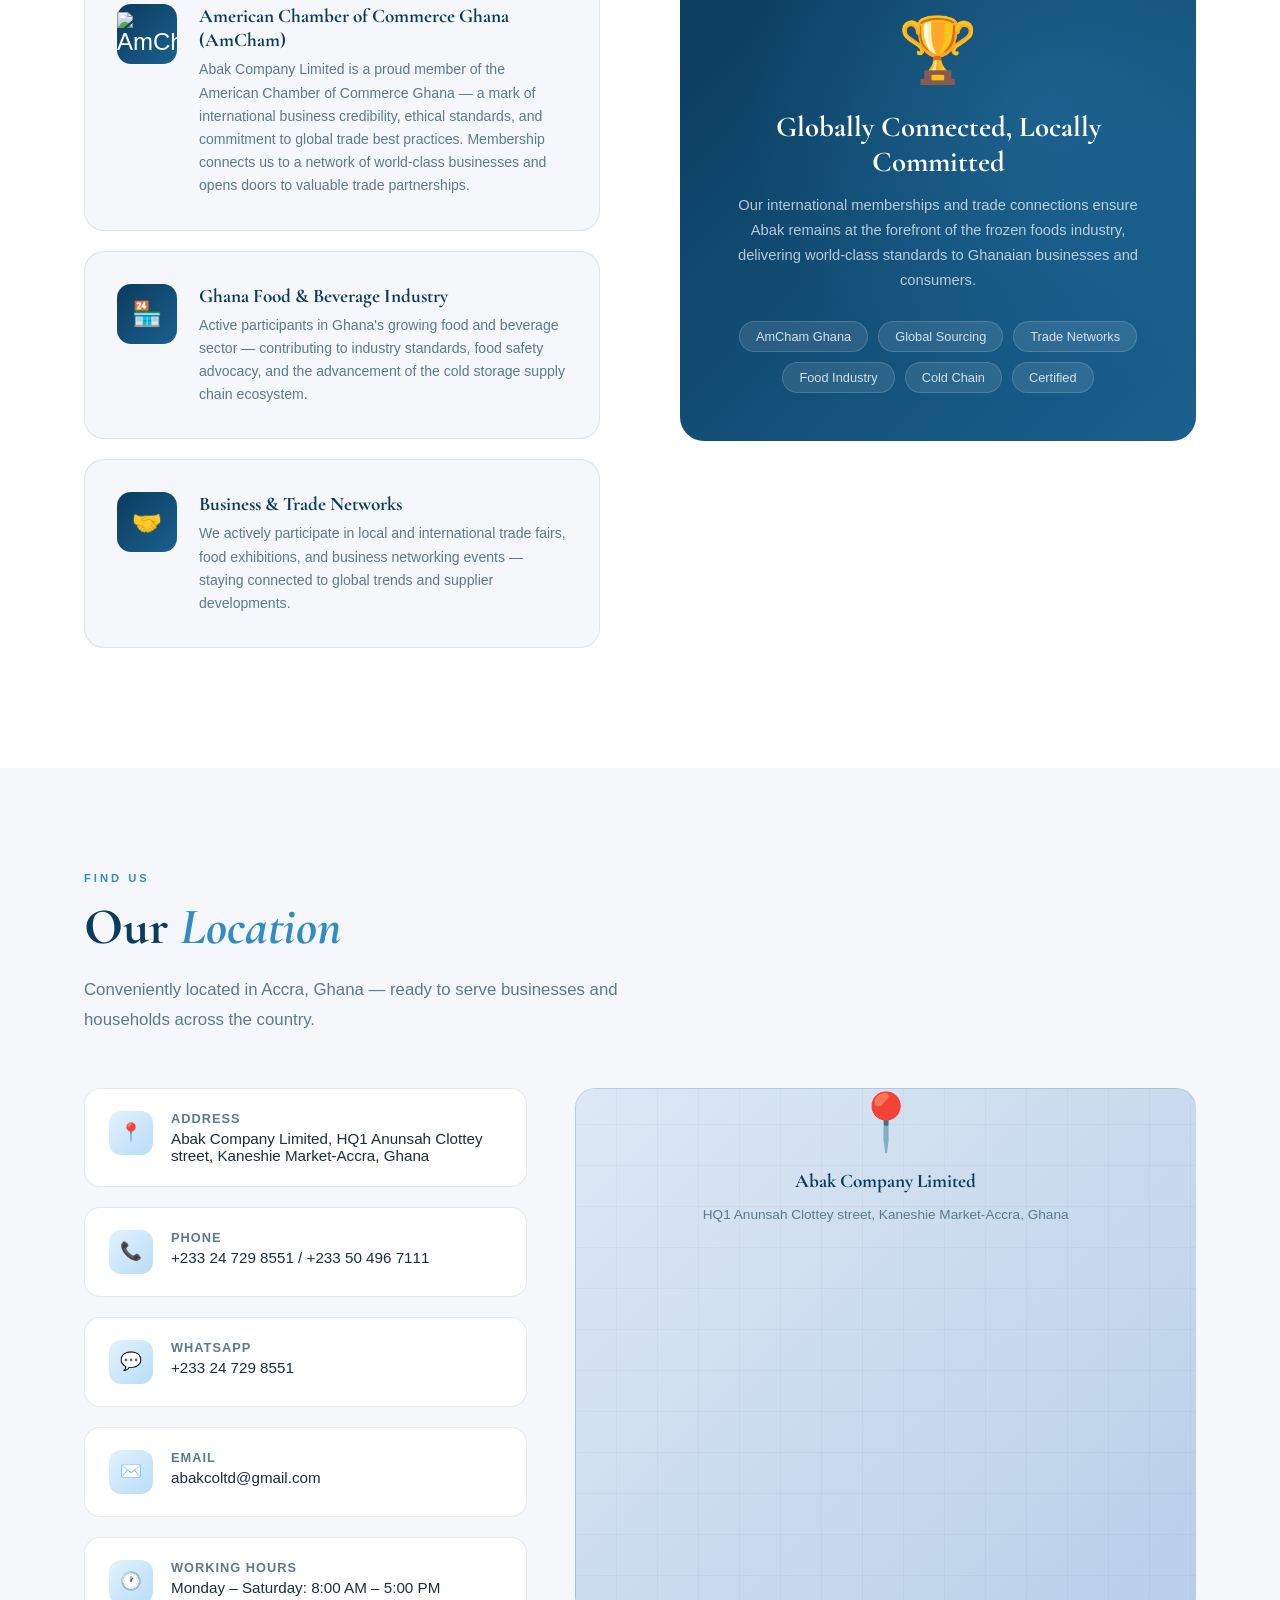
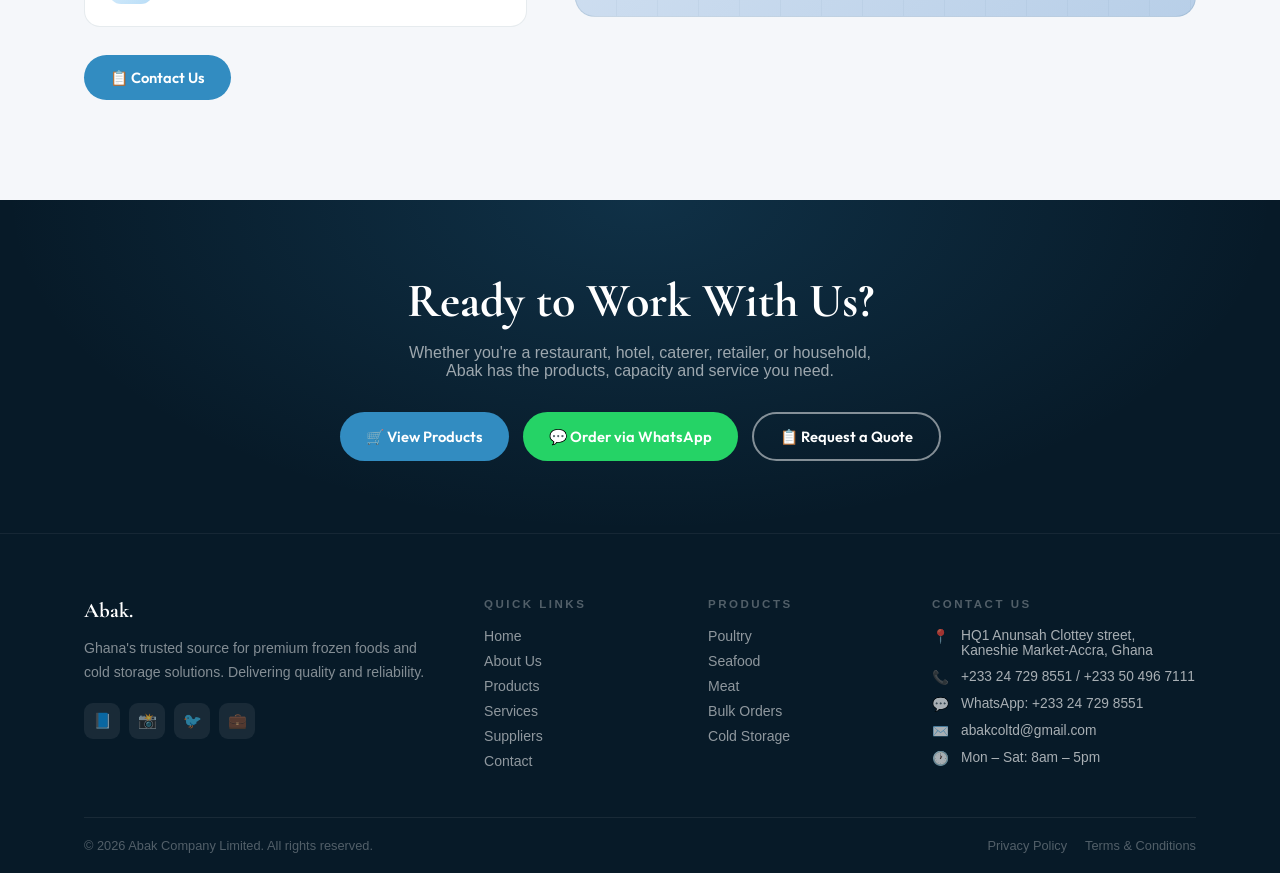
==== commit ba83201b: "fix desktop menu" ====
--- a/about.html
+++ b/about.html
@@ -6,6 +6,7 @@
   <title>About Us | Abak Company Limited – Premium Frozen Foods & Cold Storage, Ghana</title>
   <meta name="description" content="Learn about Abak Company Limited – Ghana's trusted frozen foods and cold storage company. Our history, mission, vision, values, and global cold-chain capability." />
   <link href="https://fonts.googleapis.com/css2?family=Cormorant+Garamond:ital,wght@0,600;0,700;1,400;1,600&family=Outfit:wght@300;400;500;600&display=swap" rel="stylesheet" />
+   <link rel="stylesheet" href="style.css" />
   <style>
     /* ─── Variables ─────────────────────────────────────── */
     :root {
@@ -743,28 +744,30 @@
   <nav class="navbar" aria-label="Main navigation">
     <div class="nav-inner">
       <a href="index.html" class="logo">
-        <span class="logo-mark"><img src="images/abak-logo-7.png" alt="Abak Logo"></span>
+        <span class="logo-icon"><img src="images/abak-logo-7.png" alt="Abak Logo"></span>
+        
       </a>
       <ul class="nav-links" role="list">
-        <li><a href="index.html">Home</a></li>
+        <li><a href="index.html" >Home</a></li>
         <li><a href="about.html" class="active">About</a></li>
         <li><a href="products.html">Products</a></li>
         <li><a href="services.html">Services</a></li>
-        <li><a href="sourcing.html">Sourcing</a></li>
+        <li><a href="suppliers.html">Suppliers</a></li>
 		<li><a href="events.html">Events & Engagements</a></li>
+		<li><a href="team.html">Our Team</a></li>
         <li><a href="articles.html">Blog</a></li>
-		<a href="faq.html">FAQs</a>
+		<li><a href="faq.html">FAQs</a></li>
         <li><a href="contact.html">Contact</a></li>
       </ul>
-      <div class="nav-action">
-        <a href="https://wa.me/233247298551" class="btn btn-whatsapp" target="_blank" rel="noopener">📱 Order Now</a>
+      <div class="nav-cta">
+        <a href="#" class="btn btn-whatsapp">📱 Order Now</a>
       </div>
       <button class="hamburger" id="hamburger" aria-label="Toggle mobile menu" aria-expanded="false">
         <span></span><span></span><span></span>
       </button>
     </div>
   </nav>
-
+  
   <!-- Mobile Nav -->
   <div class="mobile-nav" id="mobileNav" role="navigation">
     <a href="index.html">Home</a>
@@ -772,13 +775,14 @@
     <a href="products.html">Products</a>
     <a href="services.html">Services</a>
     <a href="suppliers.html">Suppliers</a>
-	<li><a href="events.html">Events & Engagements</a></li>
+	<a href="events.html">Events & Engagements</a>
+	<a href="team.html">Our Team</a>
     <a href="articles.html">Blog</a>
 	<a href="faq.html">FAQs</a>
     <a href="contact.html">Contact</a>
-    <a href="https://wa.me/233247298551" class="btn btn-whatsapp" target="_blank" rel="noopener">💬 Order via WhatsApp</a>
+    <a href="https://wa.me/233247298551" class="btn btn-whatsapp">📱 Order via WhatsApp</a>
   </div>
-
+  
   <!-- ══════════════ PAGE HERO ══════════════ -->
   <section class="page-hero" aria-labelledby="about-hero-heading">
     <div class="hero-deco" aria-hidden="true">Abak</div>
--- a/style.css
+++ b/style.css
@@ -0,0 +1,652 @@
+:root {
+      --navy:   #0B3C5D;
+      --blue:   #328CC1;
+      --white:  #FFFFFF;
+      --grey:   #F5F7FA;
+      --red:    #D7263D;
+      --green:  #2E8B57;
+      --dark:   #0a1f30;
+      --text:   #1a2e3d;
+      --muted:  #5a7a8e;
+      --radius: 14px;
+      --shadow: 0 8px 32px rgba(11,60,93,0.12);
+    }
+
+    /* ─── Reset & Base ──────────────────────────────────────── */
+    *, *::before, *::after { box-sizing: border-box; margin: 0; padding: 0; }
+    html { scroll-behavior: smooth; }
+    body {
+      font-family: 'DM Sans', sans-serif;
+      color: var(--text);
+      background: var(--white);
+      overflow-x: hidden;
+    }
+    img { max-width: 100%; display: block; }
+    a { text-decoration: none; color: inherit; }
+
+    /* ─── Utility ───────────────────────────────────────────── */
+    .container { width: 100%; max-width: 1180px; margin: 0 auto; padding: 0 20px; }
+    .section-tag {
+      display: inline-block;
+      font-size: 0.72rem;
+      font-weight: 600;
+      letter-spacing: 2px;
+      text-transform: uppercase;
+      color: var(--blue);
+      margin-bottom: 12px;
+    }
+    .section-title {
+      font-family: 'Playfair Display', serif;
+      font-size: clamp(1.8rem, 4vw, 2.8rem);
+      color: var(--navy);
+      line-height: 1.2;
+      margin-bottom: 14px;
+    }
+    .section-sub {
+      color: var(--muted);
+      font-size: 1rem;
+      line-height: 1.7;
+      max-width: 560px;
+    }
+    .btn {
+      display: inline-flex;
+      align-items: center;
+      gap: 8px;
+      padding: 14px 28px;
+      border-radius: 50px;
+      font-size: 0.95rem;
+      font-weight: 600;
+      cursor: pointer;
+      transition: all 0.25s ease;
+      border: none;
+    }
+    .btn-primary {
+      background: var(--blue);
+      color: #fff;
+    }
+    .btn-primary:hover { background: var(--navy); transform: translateY(-2px); box-shadow: 0 8px 24px rgba(50,140,193,0.35); }
+    .btn-outline {
+      background: transparent;
+      color: #fff;
+      border: 2px solid rgba(255,255,255,0.7);
+    }
+    .btn-outline:hover { background: rgba(255,255,255,0.12); transform: translateY(-2px); }
+    .btn-whatsapp {
+      background: #25D366;
+      color: #fff;
+    }
+    .btn-whatsapp:hover { background: #1dba57; transform: translateY(-2px); box-shadow: 0 8px 24px rgba(37,211,102,0.35); }
+    .btn-red {
+      background: var(--red);
+      color: #fff;
+    }
+    .btn-red:hover { background: #b51e30; transform: translateY(-2px); }
+
+    /* ─── NAVBAR ────────────────────────────────────────────── */
+    .navbar {
+      position: fixed;
+      top: 0; left: 0; right: 0;
+      z-index: 1000;
+      padding: 0 20px;
+      background: rgba(11,60,93,0.95);
+      backdrop-filter: blur(12px);
+      -webkit-backdrop-filter: blur(12px);
+      border-bottom: 1px solid rgba(255,255,255,0.08);
+      transition: background 0.3s;
+    }
+    .nav-inner {
+      max-width: 1180px;
+      margin: 0 auto;
+      display: flex;
+      align-items: center;
+      justify-content: space-between;
+      height: 68px;
+      gap: 50px;
+    }
+    .logo {
+      font-family: 'Playfair Display', serif;
+      font-size: 1.5rem;
+      font-weight: 900;
+      color: #fff;
+      display: flex;
+      align-items: center;
+      gap: 10px;
+    }
+    .logo-icon {
+      width: 120px; 
+	  height: 40px;
+      border-radius: 10px;
+      display: flex; align-items: center; justify-content: center;
+      font-size: 1.1rem;
+    }
+    .nav-links {
+      display: flex;
+      align-items: center;
+      gap: 6px;
+      list-style: none;
+    }
+    .nav-links a {
+      color: rgba(255,255,255,0.82);
+      font-size: 0.9rem;
+      font-weight: 500;
+      padding: 8px 14px;
+      border-radius: 8px;
+      transition: all 0.2s;
+    }
+	
+	.nav-links a.active { border-bottom: 2px solid var(--blue); padding-bottom: 2px; }
+	
+    .nav-links a:hover { color: #fff; background: rgba(255,255,255,0.1); }
+    .nav-cta { display: flex; gap: 10px; align-items: center; min-width: 150px; }
+    .nav-cta .btn { padding: 10px 22px; font-size: 0.88rem; }
+    .hamburger {
+      display: none;
+      flex-direction: column;
+      gap: 5px;
+      background: none;
+      border: none;
+      cursor: pointer;
+      padding: 6px;
+    }
+    .hamburger span {
+      display: block;
+      width: 24px; height: 2px;
+      background: #fff;
+      border-radius: 2px;
+      transition: all 0.3s;
+    }
+    /* Mobile Nav */
+    .mobile-nav {
+      display: none;
+      position: fixed;
+      top: 68px; left: 0; right: 0;
+      background: var(--navy);
+      padding: 20px;
+      z-index: 999;
+      flex-direction: column;
+      gap: 6px;
+      border-top: 1px solid rgba(255,255,255,0.1);
+    }
+    .mobile-nav.open { display: flex; }
+    .mobile-nav a {
+      color: rgba(255,255,255,0.85);
+      font-size: 1rem;
+      padding: 12px 16px;
+      border-radius: 10px;
+      font-weight: 500;
+      transition: background 0.2s;
+    }
+    .mobile-nav a:hover { background: rgba(255,255,255,0.1); color: #fff; }
+    .mobile-nav .btn { width: 100%; justify-content: center; margin-top: 10px; }
+
+    /* ─── HERO ──────────────────────────────────────────────── */
+    .hero {
+      position: relative;
+      min-height: 100vh;
+      display: flex;
+      align-items: center;
+      overflow: hidden;
+    }
+    .hero-video-bg {
+      position: absolute;
+      inset: 0;
+      background: linear-gradient(135deg, #0a1f30 0%, #0B3C5D 50%, #0d4a72 100%);
+      z-index: 0;
+    }
+    /* Animated ice/frost pattern overlay */
+    .hero-video-bg::after {
+      content: '';
+      position: absolute; inset: 0;
+      background-image:
+        radial-gradient(circle at 20% 40%, rgba(50,140,193,0.18) 0%, transparent 55%),
+        radial-gradient(circle at 80% 20%, rgba(46,139,87,0.1) 0%, transparent 50%),
+        radial-gradient(circle at 60% 80%, rgba(50,140,193,0.12) 0%, transparent 45%);
+      animation: pulseGlow 8s ease-in-out infinite alternate;
+    }
+    @keyframes pulseGlow {
+      from { opacity: 0.7; }
+      to   { opacity: 1; }
+    }
+    /* Floating ice crystals */
+    .ice-particle {
+      position: absolute;
+      border-radius: 50%;
+      background: rgba(255,255,255,0.05);
+      animation: floatUp linear infinite;
+    }
+    @keyframes floatUp {
+      0%   { transform: translateY(100vh) scale(0); opacity: 0; }
+      10%  { opacity: 1; }
+      90%  { opacity: 0.6; }
+      100% { transform: translateY(-20vh) scale(1); opacity: 0; }
+    }
+    .hero-overlay {
+      position: absolute; inset: 0;
+      background: linear-gradient(to bottom, rgba(11,28,45,0.3) 0%, rgba(11,28,45,0.6) 100%);
+      z-index: 1;
+    }
+    .hero-content {
+      position: relative;
+      z-index: 2;
+      padding-top: 100px;
+      padding-bottom: 60px;
+    }
+    .hero-badge {
+      display: inline-flex;
+      align-items: center;
+      gap: 8px;
+      background: rgba(50,140,193,0.2);
+      border: 1px solid rgba(50,140,193,0.4);
+      color: #7ecff5;
+      font-size: 0.78rem;
+      font-weight: 600;
+      letter-spacing: 1.5px;
+      text-transform: uppercase;
+      padding: 7px 16px;
+      border-radius: 50px;
+      margin-bottom: 24px;
+      animation: fadeSlideDown 0.8s ease both;
+    }
+    .hero-badge::before { content: '❄'; font-size: 0.9rem; }
+    .hero h1 {
+      font-family: 'Playfair Display', serif;
+      font-size: clamp(2.2rem, 6vw, 4rem);
+      font-weight: 900;
+      color: #fff;
+      line-height: 1.15;
+      margin-bottom: 22px;
+      max-width: 700px;
+      animation: fadeSlideUp 0.9s 0.2s ease both;
+    }
+    .hero h1 span { color: #7ecff5; }
+    .hero p {
+      font-size: clamp(1rem, 2.5vw, 1.15rem);
+      color: rgba(255,255,255,0.78);
+      max-width: 520px;
+      line-height: 1.75;
+      margin-bottom: 36px;
+      animation: fadeSlideUp 0.9s 0.35s ease both;
+    }
+    .hero-btns {
+      display: flex;
+      flex-wrap: wrap;
+      gap: 14px;
+      animation: fadeSlideUp 0.9s 0.5s ease both;
+    }
+    .hero-stats {
+      display: flex;
+      gap: 40px;
+      margin-top: 60px;
+      padding-top: 40px;
+      border-top: 1px solid rgba(255,255,255,0.12);
+      animation: fadeSlideUp 0.9s 0.65s ease both;
+    }
+    .stat-item { text-align: left; }
+    .stat-num {
+      font-family: 'Playfair Display', serif;
+      font-size: 2rem;
+      font-weight: 700;
+      color: #fff;
+      line-height: 1;
+    }
+    .stat-label {
+      font-size: 0.78rem;
+      color: rgba(255,255,255,0.55);
+      text-transform: uppercase;
+      letter-spacing: 1px;
+      margin-top: 4px;
+    }
+    @keyframes fadeSlideUp {
+      from { opacity: 0; transform: translateY(28px); }
+      to   { opacity: 1; transform: translateY(0); }
+    }
+    @keyframes fadeSlideDown {
+      from { opacity: 0; transform: translateY(-16px); }
+      to   { opacity: 1; transform: translateY(0); }
+    }
+
+    /* ─── PRODUCT HIGHLIGHTS ────────────────────────────────── */
+    .products {
+      padding: 90px 0;
+      background: var(--grey);
+    }
+    .products-header {
+      display: flex;
+      justify-content: space-between;
+      align-items: flex-end;
+      flex-wrap: wrap;
+      gap: 20px;
+      margin-bottom: 48px;
+    }
+    .product-grid {
+      display: grid;
+      grid-template-columns: repeat(auto-fit, minmax(240px, 1fr));
+      gap: 24px;
+    }
+    .product-card {
+      background: #fff;
+      border-radius: var(--radius);
+      overflow: hidden;
+      box-shadow: var(--shadow);
+      transition: transform 0.3s ease, box-shadow 0.3s ease;
+      cursor: pointer;
+    }
+    .product-card:hover { transform: translateY(-8px); box-shadow: 0 20px 48px rgba(11,60,93,0.18); }
+    .product-card-img {
+      height: 210px;
+      display: flex;
+      align-items: center;
+      justify-content: center;
+      font-size: 4rem;
+      position: relative;
+      overflow: hidden;
+    }
+    .product-card-img::after {
+      content: '';
+      position: absolute; inset: 0;
+      background: inherit;
+      opacity: 0;
+      transition: opacity 0.3s;
+    }
+    .product-card:hover .product-card-img::after { opacity: 0.15; }
+    .card-poultry  { background: linear-gradient(135deg, #e8f4fd, #b8ddf7); }
+    .card-fish     { background: linear-gradient(135deg, #e8f6f0, #a8d8bc); }
+    .card-meat     { background: linear-gradient(135deg, #fdeaea, #f5b5b5); }
+    .card-storage  { background: linear-gradient(135deg, #e8edf5, #b8c8e0); }
+    .product-card-body { padding: 22px 22px 26px; }
+    .product-card-body h3 {
+      font-family: 'Playfair Display', serif;
+      font-size: 1.2rem;
+      color: var(--navy);
+      margin-bottom: 8px;
+    }
+    .product-card-body p { font-size: 0.9rem; color: var(--muted); line-height: 1.6; margin-bottom: 16px; }
+    .card-link {
+      font-size: 0.88rem;
+      font-weight: 600;
+      color: var(--blue);
+      display: inline-flex;
+      align-items: center;
+      gap: 6px;
+      transition: gap 0.2s;
+    }
+    .card-link:hover { gap: 10px; }
+    .card-link::after { content: '→'; }
+
+    /* ─── WHY BUY FROM US ───────────────────────────────────── */
+    .why {
+      padding: 90px 0;
+      background: var(--white);
+    }
+    .why-inner {
+      display: grid;
+      grid-template-columns: 1fr 1fr;
+      gap: 64px;
+      align-items: center;
+    }
+    .why-visual {
+      position: relative;
+      border-radius: 20px;
+      overflow: hidden;
+      background: linear-gradient(135deg, var(--navy) 0%, #1a6090 100%);
+      min-height: 420px;
+      display: flex;
+      align-items: center;
+      justify-content: center;
+    }
+    .why-visual-inner {
+      text-align: center;
+      color: #fff;
+      padding: 40px;
+    }
+    .why-visual-icon { font-size: 5rem; margin-bottom: 20px; }
+    .why-visual h2 {
+      font-family: 'Playfair Display', serif;
+      font-size: 1.8rem;
+      margin-bottom: 12px;
+      line-height: 1.3;
+    }
+    .why-visual p { color: rgba(255,255,255,0.7); font-size: 0.95rem; line-height: 1.6; }
+    .why-features { display: flex; flex-direction: column; gap: 24px; }
+    .feature-item {
+      display: flex;
+      gap: 18px;
+      align-items: flex-start;
+      padding: 20px;
+      border-radius: var(--radius);
+      transition: background 0.2s;
+    }
+    .feature-item:hover { background: var(--grey); }
+    .feature-icon {
+      width: 48px; height: 48px;
+      border-radius: 12px;
+      display: flex; align-items: center; justify-content: center;
+      font-size: 1.3rem;
+      flex-shrink: 0;
+    }
+    .fi-blue   { background: #e3f2fd; }
+    .fi-green  { background: #e8f5e9; }
+    .fi-red    { background: #fce4ec; }
+    .fi-purple { background: #ede7f6; }
+    .fi-teal   { background: #e0f2f1; }
+    .feature-text h4 {
+      font-weight: 600;
+      color: var(--navy);
+      margin-bottom: 4px;
+      font-size: 1rem;
+    }
+    .feature-text p { font-size: 0.9rem; color: var(--muted); line-height: 1.6; }
+
+    /* ─── TESTIMONIALS ──────────────────────────────────────── */
+    .testimonials {
+      padding: 90px 0;
+      background: linear-gradient(135deg, var(--navy) 0%, #0d4a72 100%);
+      position: relative;
+      overflow: hidden;
+    }
+    .testimonials::before {
+      content: '"';
+      position: absolute;
+      top: -30px; left: 5%;
+      font-family: 'Playfair Display', serif;
+      font-size: 20rem;
+      color: rgba(255,255,255,0.04);
+      line-height: 1;
+      pointer-events: none;
+    }
+    .testimonials .section-tag { color: #7ecff5; }
+    .testimonials .section-title { color: #fff; }
+    .testimonials .section-sub { color: rgba(255,255,255,0.65); }
+    .testimonials-header { margin-bottom: 48px; }
+    .testimonial-grid {
+      display: grid;
+      grid-template-columns: repeat(auto-fit, minmax(280px, 1fr));
+      gap: 24px;
+    }
+    .testimonial-card {
+      background: rgba(255,255,255,0.07);
+      border: 1px solid rgba(255,255,255,0.12);
+      border-radius: var(--radius);
+      padding: 28px;
+      transition: background 0.3s, transform 0.3s;
+      backdrop-filter: blur(8px);
+    }
+    .testimonial-card:hover { background: rgba(255,255,255,0.12); transform: translateY(-4px); }
+    .testimonial-stars { color: #ffc107; font-size: 1.1rem; margin-bottom: 16px; }
+    .testimonial-text {
+      color: rgba(255,255,255,0.85);
+      font-size: 0.95rem;
+      line-height: 1.75;
+      margin-bottom: 22px;
+      font-style: italic;
+    }
+    .testimonial-author {
+      display: flex;
+      align-items: center;
+      gap: 14px;
+    }
+    .author-avatar {
+      width: 44px; height: 44px;
+      border-radius: 50%;
+      display: flex; align-items: center; justify-content: center;
+      font-size: 1.2rem;
+      flex-shrink: 0;
+    }
+    .av-blue  { background: rgba(50,140,193,0.3); }
+    .av-green { background: rgba(46,139,87,0.3); }
+    .av-red   { background: rgba(215,38,61,0.3); }
+    .author-name {
+      font-weight: 600;
+      color: #fff;
+      font-size: 0.92rem;
+    }
+    .author-role { color: rgba(255,255,255,0.5); font-size: 0.8rem; }
+
+    /* ─── CTA BANNER ────────────────────────────────────────── */
+    .cta-banner {
+      padding: 70px 0;
+      background: var(--grey);
+    }
+    .cta-inner {
+      text-align: center;
+    }
+    .cta-inner .section-title { margin-bottom: 16px; }
+    .cta-inner .section-sub { margin: 0 auto 32px; text-align: center; }
+    .cta-btns {
+      display: flex;
+      flex-wrap: wrap;
+      gap: 14px;
+      justify-content: center;
+    }
+
+    /* ─── FOOTER ────────────────────────────────────────────── */
+    footer {
+      background: var(--dark);
+      color: rgba(255,255,255,0.75);
+      padding: 70px 0 0;
+    }
+    .footer-grid {
+      display: grid;
+      grid-template-columns: 2fr 1fr 1fr 1.5fr;
+      gap: 48px;
+      margin-bottom: 48px;
+    }
+    .footer-col h4 {
+      font-size: 0.78rem;
+      font-weight: 600;
+      letter-spacing: 2px;
+      text-transform: uppercase;
+      color: rgba(255,255,255,0.4);
+      margin-bottom: 18px;
+    }
+    .footer-col .logo { font-size: 1.3rem; margin-bottom: 14px; }
+    .footer-col p { font-size: 0.9rem; line-height: 1.7; color: rgba(255,255,255,0.55); }
+    .footer-links { display: flex; flex-direction: column; gap: 10px; }
+    .footer-links a {
+      font-size: 0.9rem;
+      color: rgba(255,255,255,0.65);
+      transition: color 0.2s;
+    }
+    .footer-links a:hover { color: var(--blue); }
+    .footer-contact { display: flex; flex-direction: column; gap: 12px; }
+    .contact-item {
+      display: flex;
+      align-items: flex-start;
+      gap: 12px;
+      font-size: 0.88rem;
+      color: rgba(255,255,255,0.65);
+    }
+    .contact-item-icon { font-size: 1rem; flex-shrink: 0; margin-top: 2px; }
+    .social-row {
+      display: flex;
+      gap: 10px;
+      margin-top: 20px;
+    }
+    .social-btn {
+      width: 38px; height: 38px;
+      border-radius: 10px;
+      background: rgba(255,255,255,0.08);
+      display: flex; align-items: center; justify-content: center;
+      font-size: 1rem;
+      transition: background 0.2s, transform 0.2s;
+      cursor: pointer;
+      border: none;
+      color: rgba(255,255,255,0.7);
+    }
+    .social-btn:hover { background: var(--blue); color: #fff; transform: translateY(-2px); }
+    .footer-bottom {
+      border-top: 1px solid rgba(255,255,255,0.08);
+      padding: 20px 0;
+      display: flex;
+      justify-content: space-between;
+      align-items: center;
+      flex-wrap: wrap;
+      gap: 12px;
+      font-size: 0.82rem;
+      color: rgba(255,255,255,0.35);
+    }
+    .footer-bottom-links {
+      display: flex;
+      gap: 20px;
+    }
+    .footer-bottom-links a { color: rgba(255,255,255,0.35); transition: color 0.2s; }
+    .footer-bottom-links a:hover { color: rgba(255,255,255,0.7); }
+
+    /* ─── FLOATING WHATSAPP ─────────────────────────────────── */
+    .float-wa {
+      position: fixed;
+      bottom: 28px;
+      right: 28px;
+      z-index: 999;
+      width: 60px; height: 60px;
+      border-radius: 50%;
+      background: #25D366;
+      box-shadow: 0 6px 24px rgba(37,211,102,0.5);
+      display: flex;
+      align-items: center;
+      justify-content: center;
+      font-size: 1.6rem;
+      cursor: pointer;
+      transition: transform 0.3s ease, box-shadow 0.3s;
+      text-decoration: none;
+      border: none;
+    }
+    .float-wa:hover { transform: scale(1.12); box-shadow: 0 10px 32px rgba(37,211,102,0.6); }
+    .float-wa-pulse {
+      position: absolute; inset: -6px;
+      border-radius: 50%;
+      background: rgba(37,211,102,0.3);
+      animation: waPulse 2.5s ease-out infinite;
+    }
+    @keyframes waPulse {
+      0% { transform: scale(1); opacity: 0.7; }
+      100% { transform: scale(1.6); opacity: 0; }
+    }
+
+    /* ─── SCROLL ANIMATIONS ─────────────────────────────────── */
+    .reveal {
+      opacity: 0;
+      transform: translateY(30px);
+      transition: opacity 0.7s ease, transform 0.7s ease;
+    }
+    .reveal.visible { opacity: 1; transform: translateY(0); }
+    
+    /* ─── RESPONSIVE ────────────────────────────────────────── */
+    @media (max-width: 900px) {
+      .nav-links, .nav-cta { display: none; }
+      .hamburger { display: flex; }
+      .why-inner { grid-template-columns: 1fr; }
+      .why-visual { min-height: 260px; }
+      .footer-grid { grid-template-columns: 1fr 1fr; }
+      .hero-stats { gap: 24px; flex-wrap: wrap; }
+    }
+    @media (max-width: 600px) {
+      .footer-grid { grid-template-columns: 1fr; }
+      .footer-bottom { flex-direction: column; text-align: center; }
+      .products-header { flex-direction: column; align-items: flex-start; }
+      .hero-stats { display: none; }
+      .float-wa { bottom: 20px; right: 20px; width: 54px; height: 54px; font-size: 1.4rem; }
+    }
+ 
+
+  
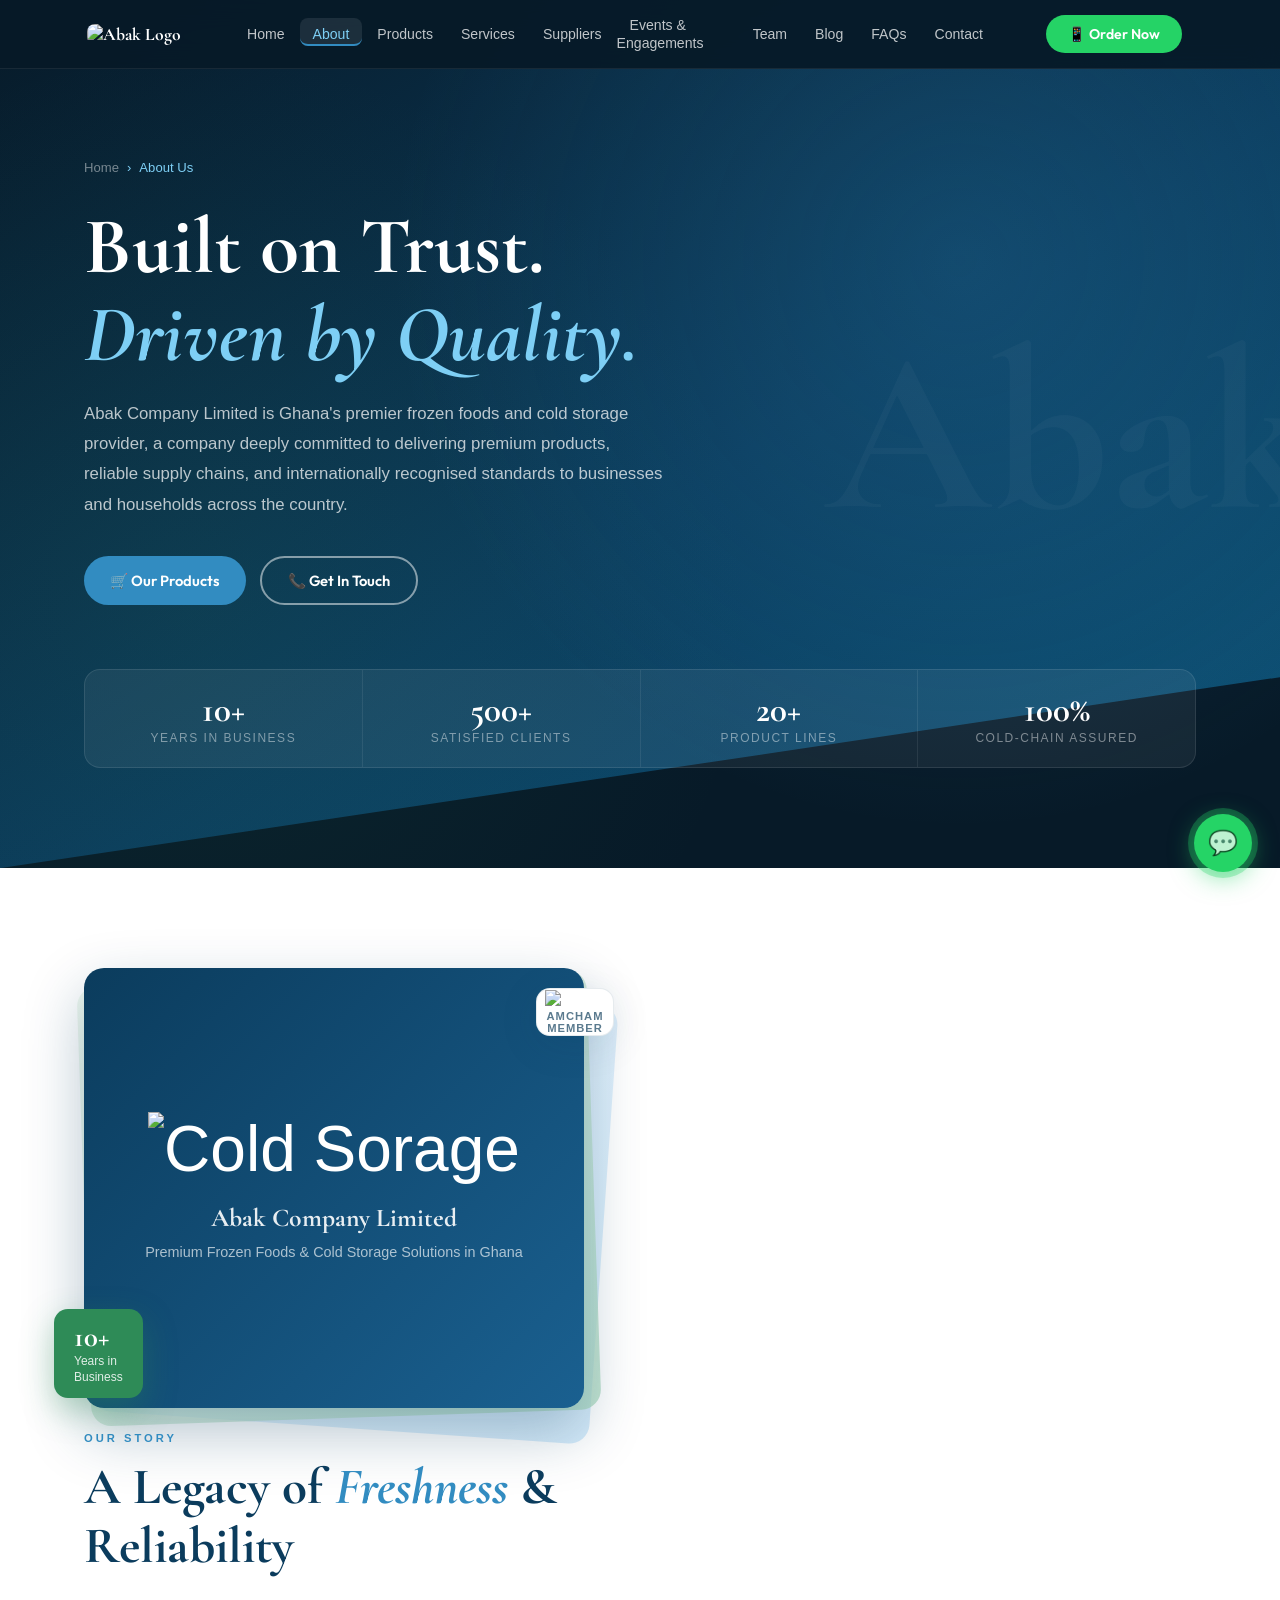
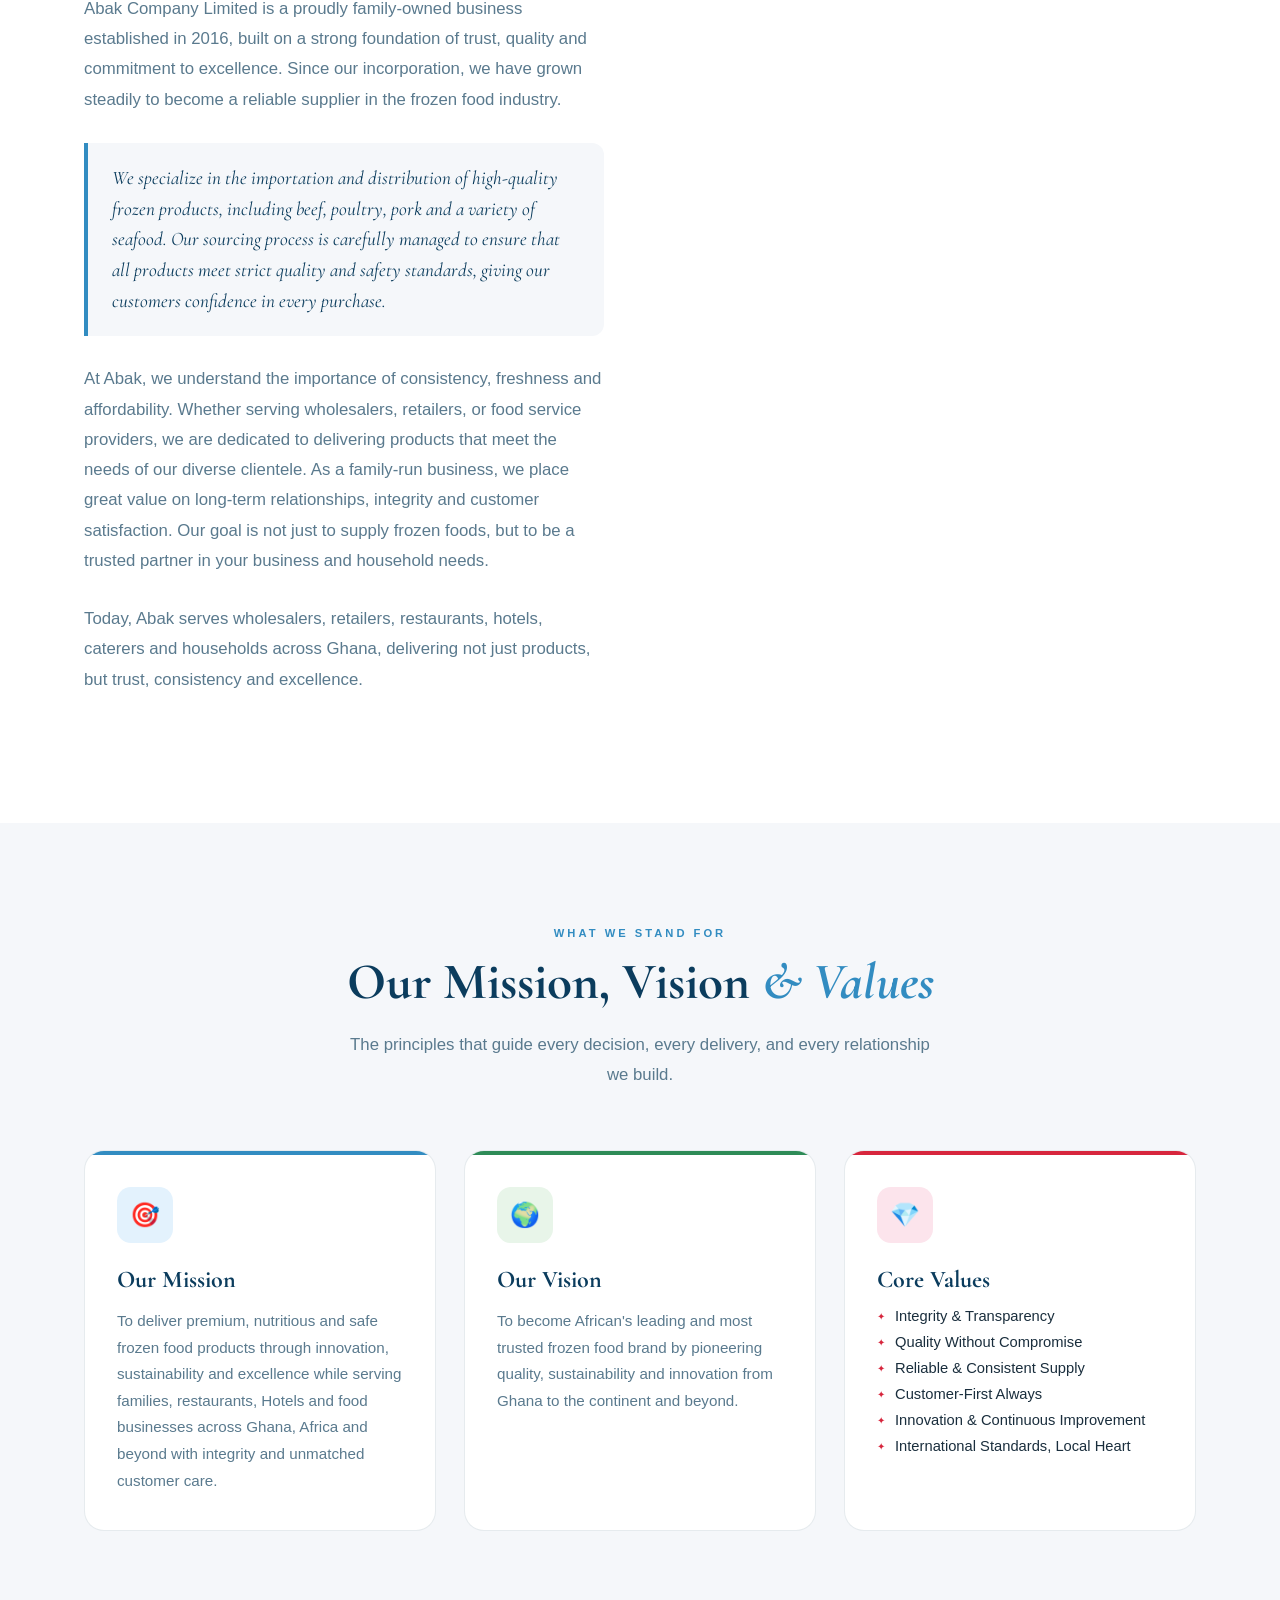
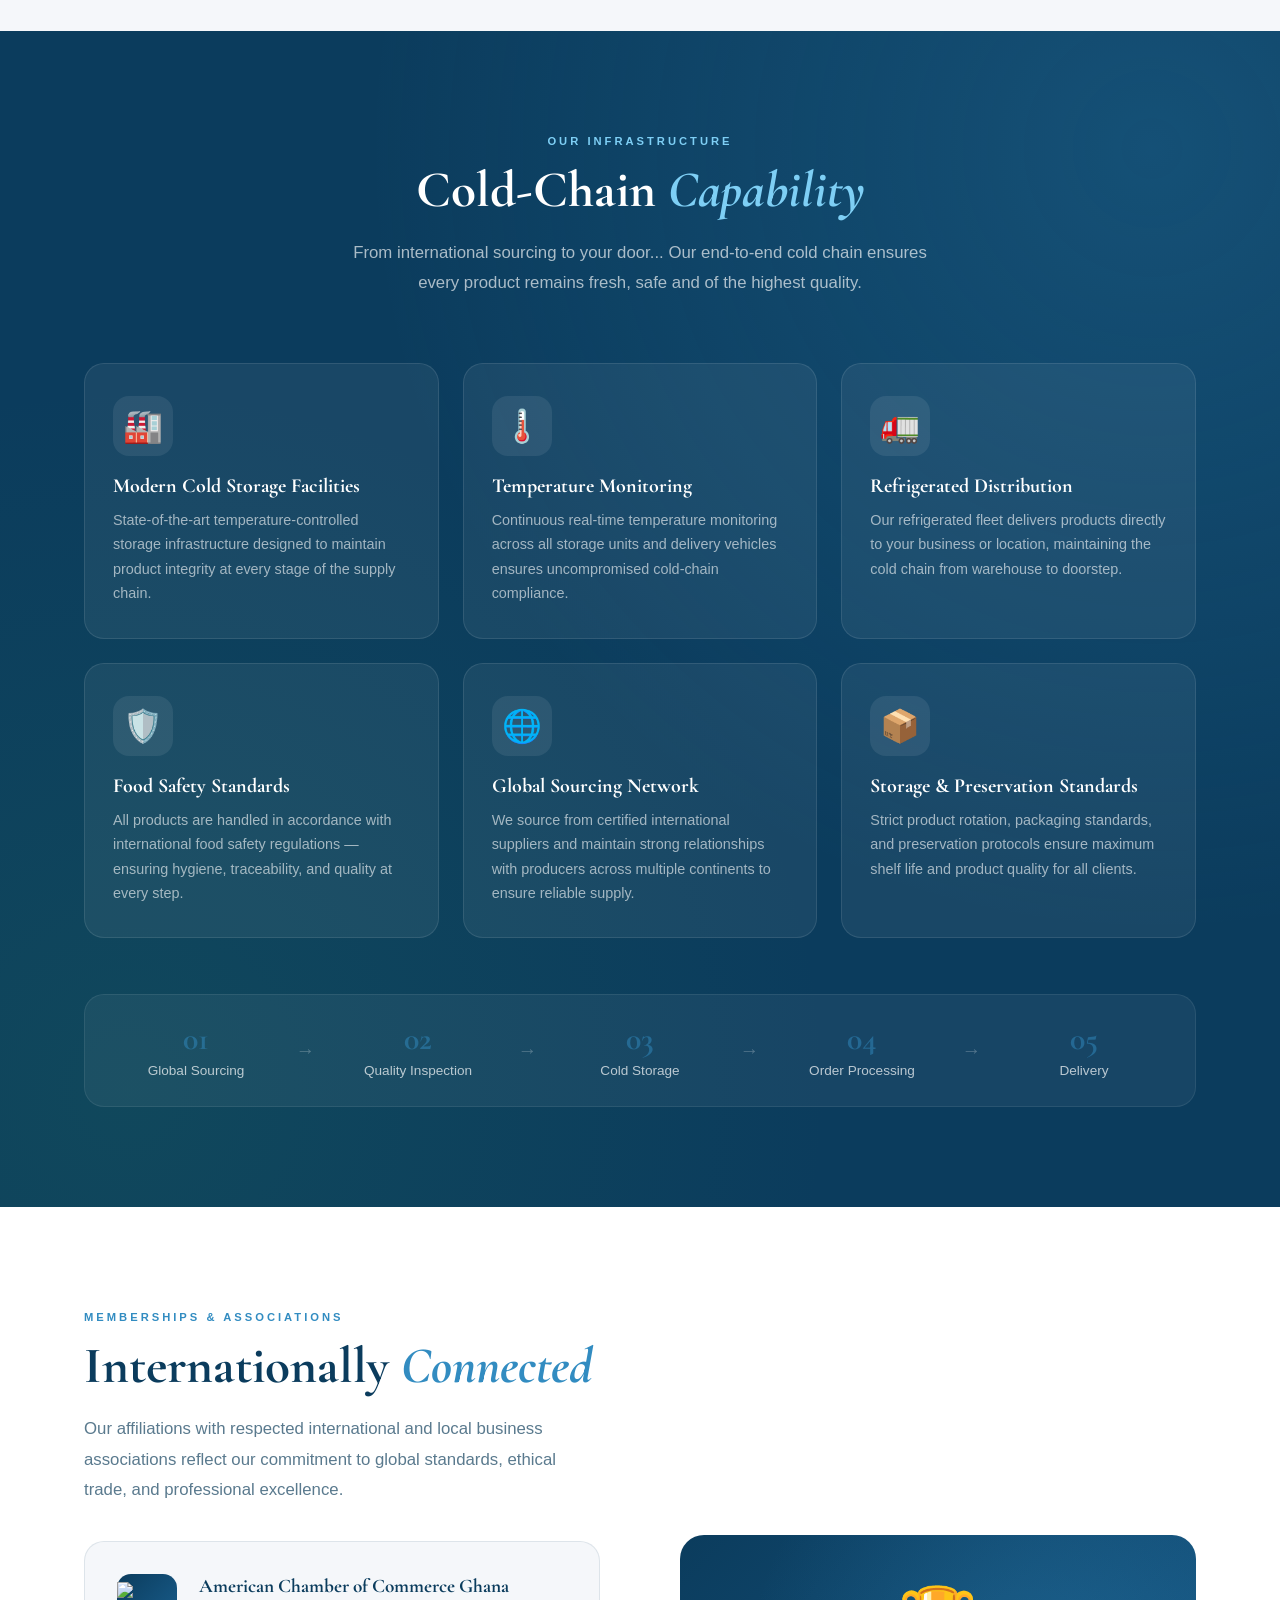
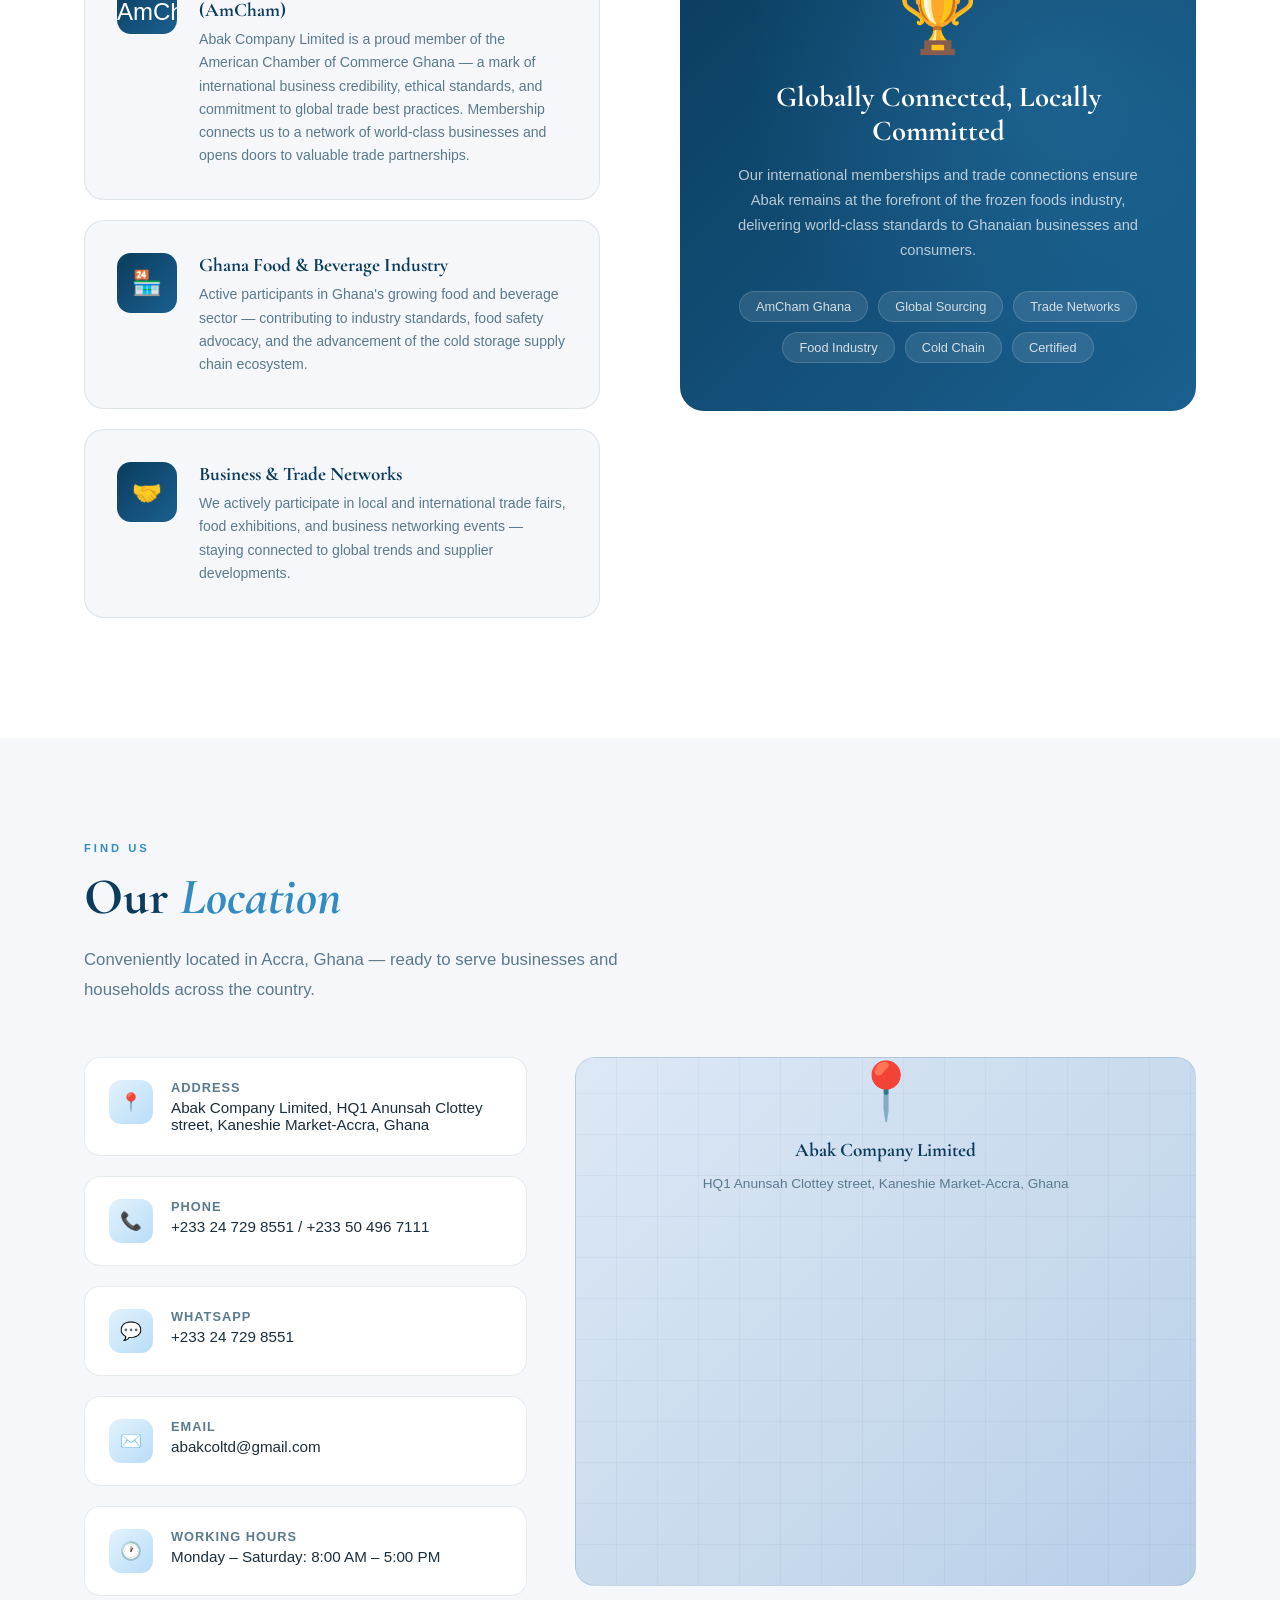
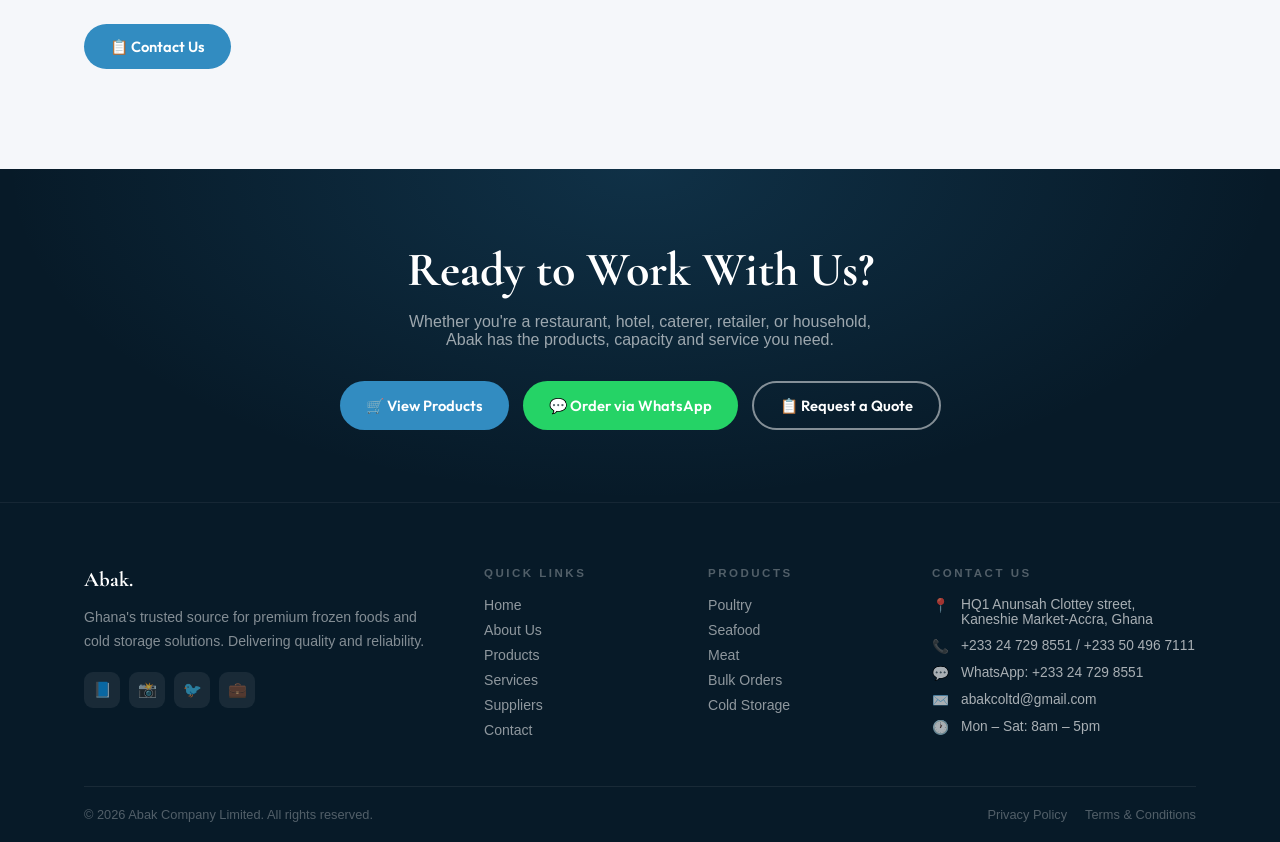
==== commit e51a2ea1: "update 9.2" ====
--- a/about.html
+++ b/about.html
@@ -754,13 +754,13 @@
         <li><a href="services.html">Services</a></li>
         <li><a href="suppliers.html">Suppliers</a></li>
 		<li><a href="events.html">Events & Engagements</a></li>
-		<li><a href="team.html">Our Team</a></li>
+		<li><a href="team.html">Team</a></li>
         <li><a href="articles.html">Blog</a></li>
 		<li><a href="faq.html">FAQs</a></li>
         <li><a href="contact.html">Contact</a></li>
       </ul>
       <div class="nav-cta">
-        <a href="#" class="btn btn-whatsapp">📱 Order Now</a>
+        <a href="https://wa.me/233247298551" class="btn btn-whatsapp">📱 Order Now</a>
       </div>
       <button class="hamburger" id="hamburger" aria-label="Toggle mobile menu" aria-expanded="false">
         <span></span><span></span><span></span>
@@ -776,7 +776,7 @@
     <a href="services.html">Services</a>
     <a href="suppliers.html">Suppliers</a>
 	<a href="events.html">Events & Engagements</a>
-	<a href="team.html">Our Team</a>
+	<a href="team.html">Team</a>
     <a href="articles.html">Blog</a>
 	<a href="faq.html">FAQs</a>
     <a href="contact.html">Contact</a>
@@ -852,12 +852,12 @@
         <div class="history-text reveal-right">
           <span class="eyebrow">Our Story</span>
           <h2 class="display">A Legacy of <em>Freshness</em> &amp; Reliability</h2>
-          <p class="lead">Abak Company Limited is a proudly family-owned business established in 2016, built on a strong foundation of trust, quality, and commitment to excellence. Since our incorporation, we have grown steadily to become a reliable supplier in the frozen food industry.</p>
+          <p class="lead">Abak Company Limited is a proudly family-owned business established in 2016, built on a strong foundation of trust, quality and commitment to excellence. Since our incorporation, we have grown steadily to become a reliable supplier in the frozen food industry.</p>
           <div class="history-highlight">
             <p>We specialize in the importation and distribution of high-quality frozen products, including beef, poultry, pork and a variety of seafood. Our sourcing process is carefully managed to ensure that all products meet strict quality and safety standards, giving our customers confidence in every purchase.</p>
           </div>
-          <p class="lead">At Abak Company Limited, we understand the importance of consistency, freshness, and affordability. Whether serving wholesalers, retailers, or food service providers, we are dedicated to delivering products that meet the needs of our diverse clientele.
-As a family-run business, we place great value on long-term relationships, integrity, and customer satisfaction. Our goal is not just to supply frozen foods, but to be a trusted partner in your business and household needs.</p>
+          <p class="lead">At Abak, we understand the importance of consistency, freshness and affordability. Whether serving wholesalers, retailers, or food service providers, we are dedicated to delivering products that meet the needs of our diverse clientele.
+As a family-run business, we place great value on long-term relationships, integrity and customer satisfaction. Our goal is not just to supply frozen foods, but to be a trusted partner in your business and household needs.</p>
           <p class="lead" style="margin-top:18px;">Today, Abak serves wholesalers, retailers, restaurants, hotels, caterers and households across Ghana, delivering not just products, but trust, consistency and excellence.</p>
         </div>
       </div>
--- a/style.css
+++ b/style.css
@@ -11,6 +11,10 @@
       --radius: 14px;
       --shadow: 0 8px 32px rgba(11,60,93,0.12);
     }
+	
+	.logo-icon img {
+		border-radius: 8px
+	}
 
     /* ─── Reset & Base ──────────────────────────────────────── */
     *, *::before, *::after { box-sizing: border-box; margin: 0; padding: 0; }
@@ -113,7 +117,7 @@
       gap: 10px;
     }
     .logo-icon {
-      width: 120px; 
+      width: 100px; 
 	  height: 40px;
       border-radius: 10px;
       display: flex; align-items: center; justify-content: center;
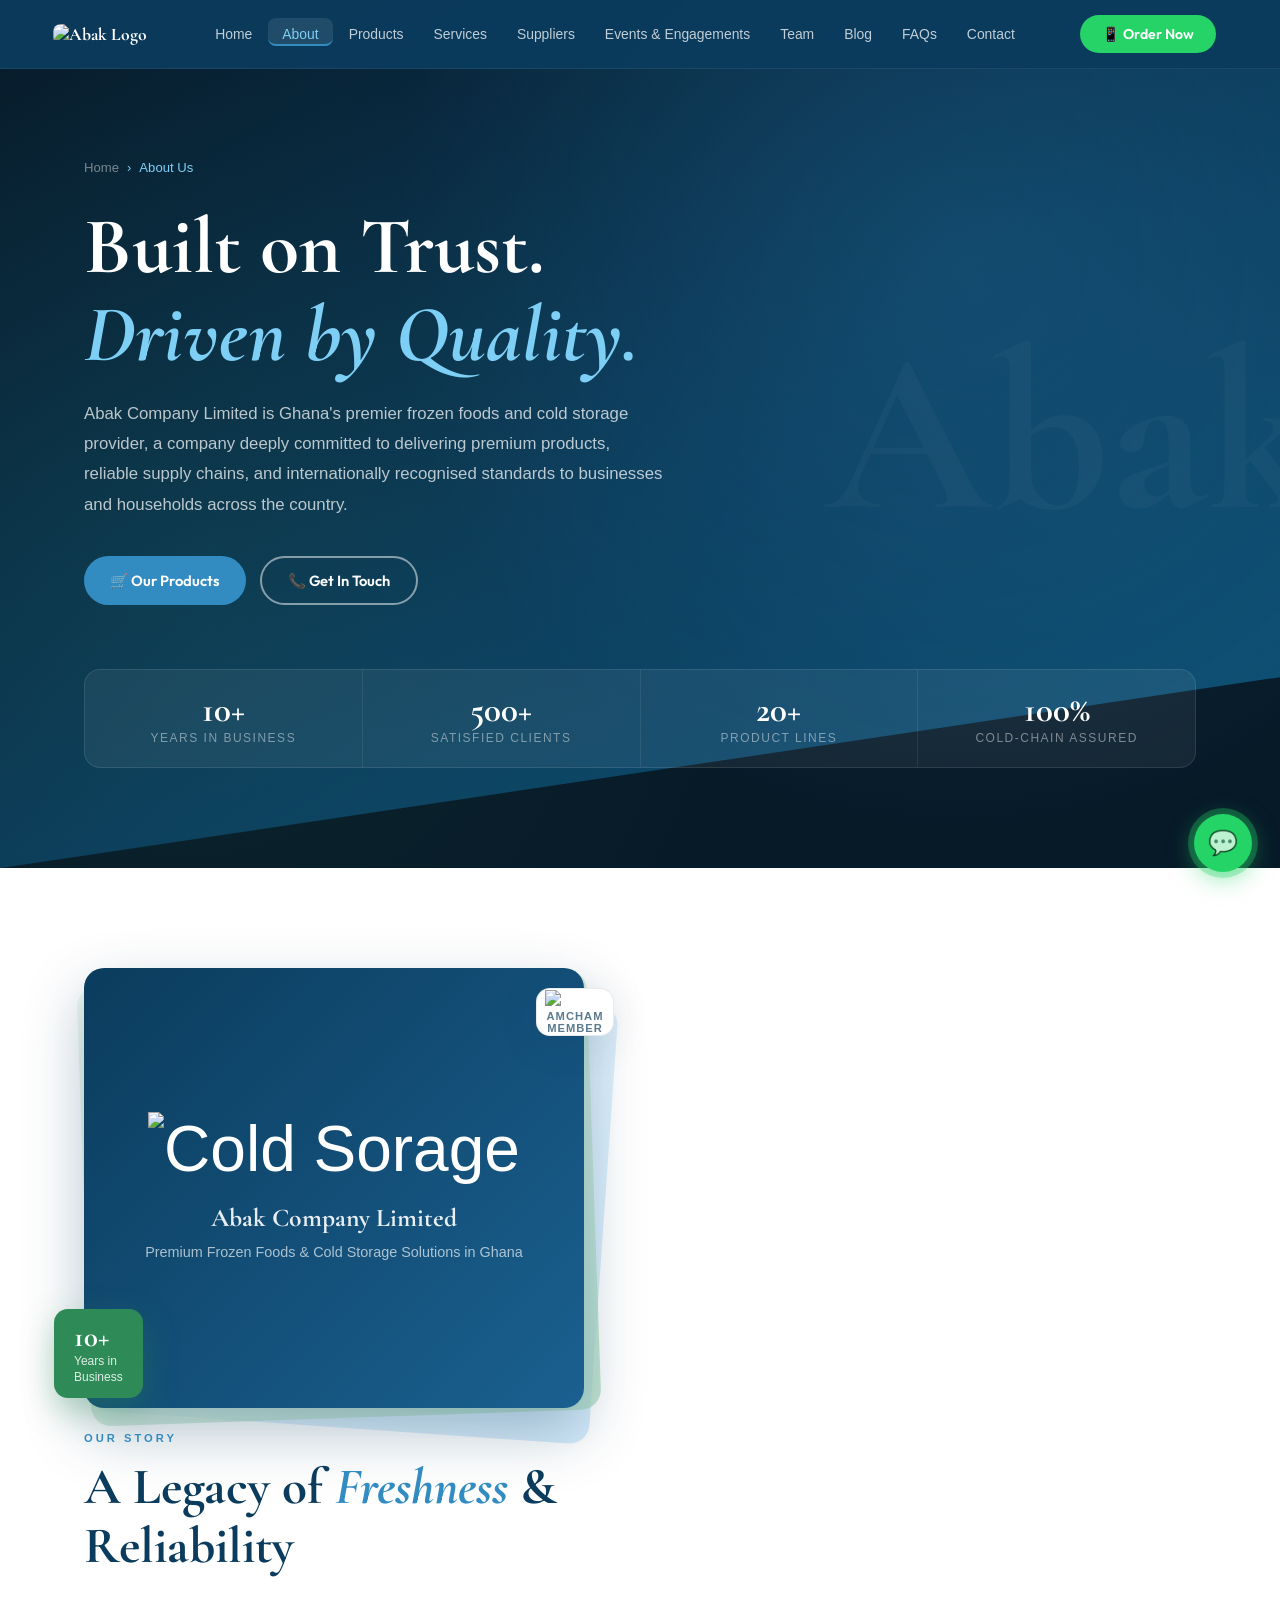
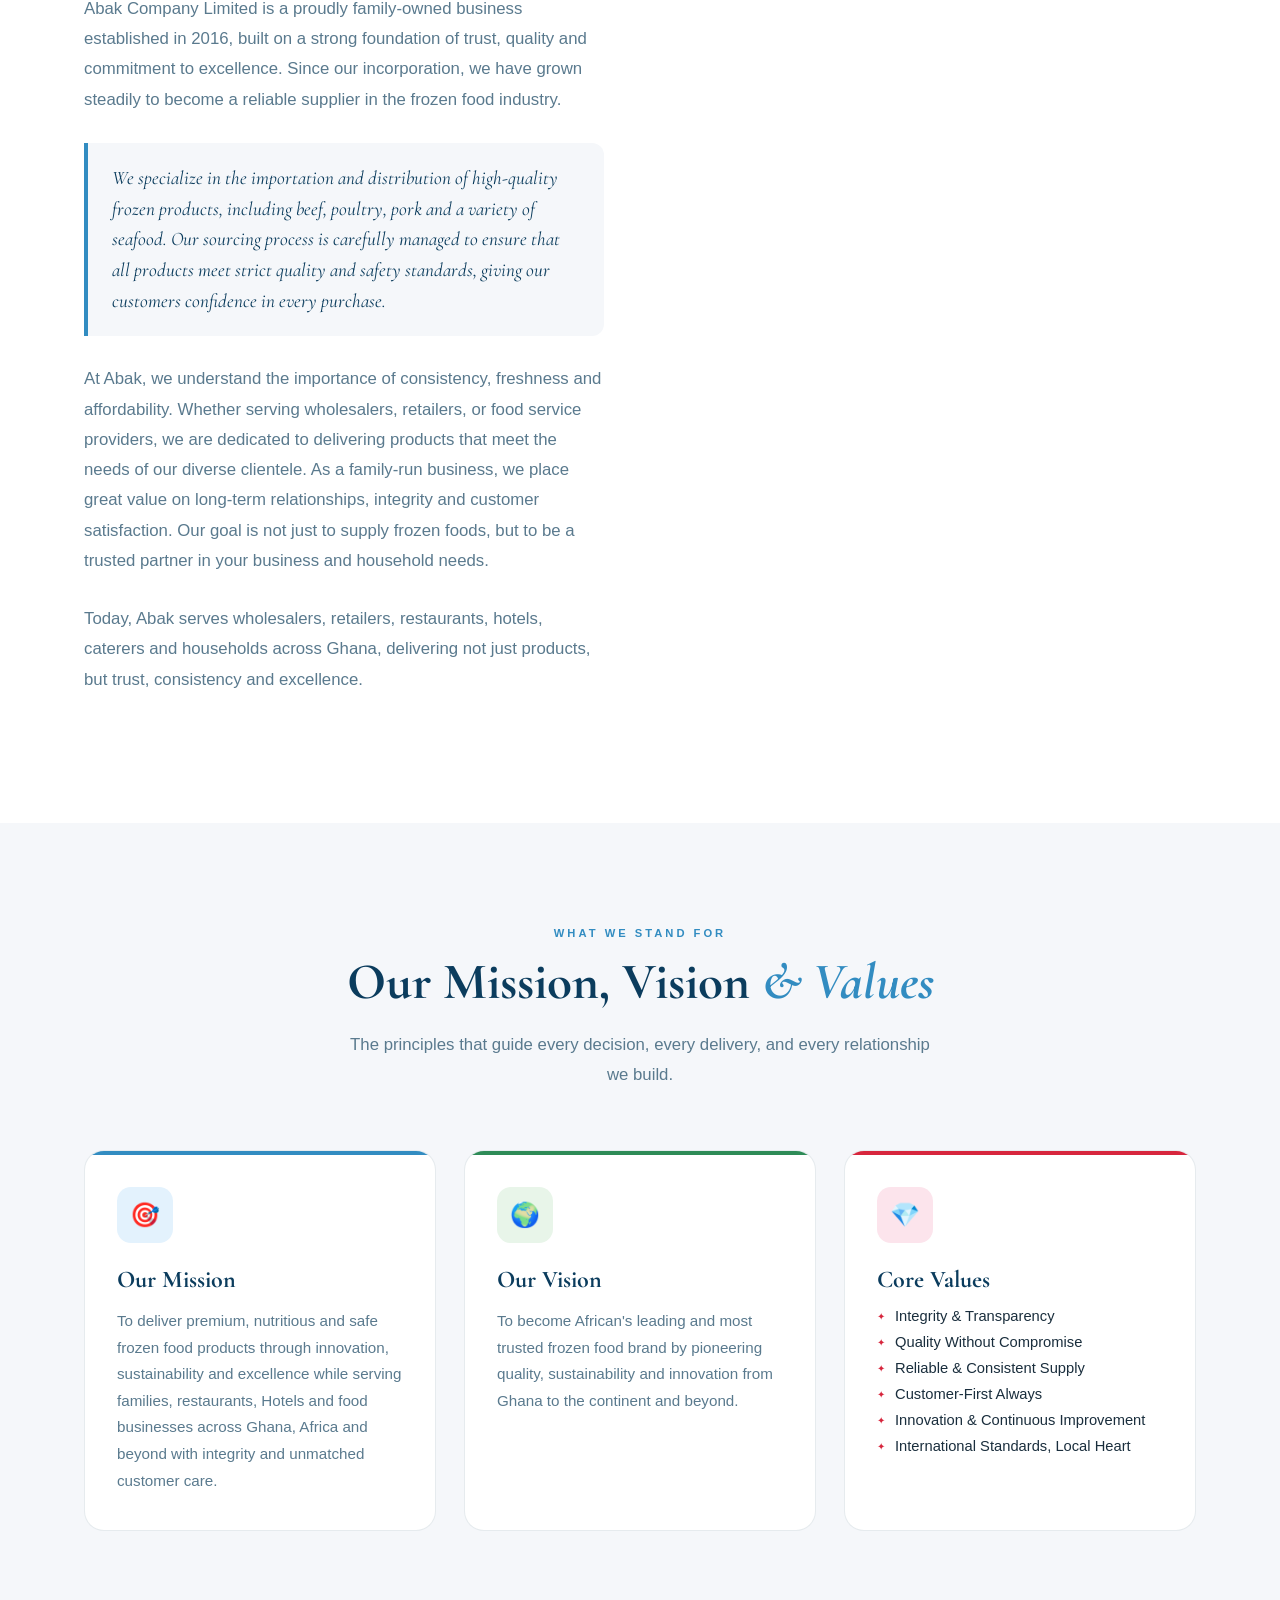
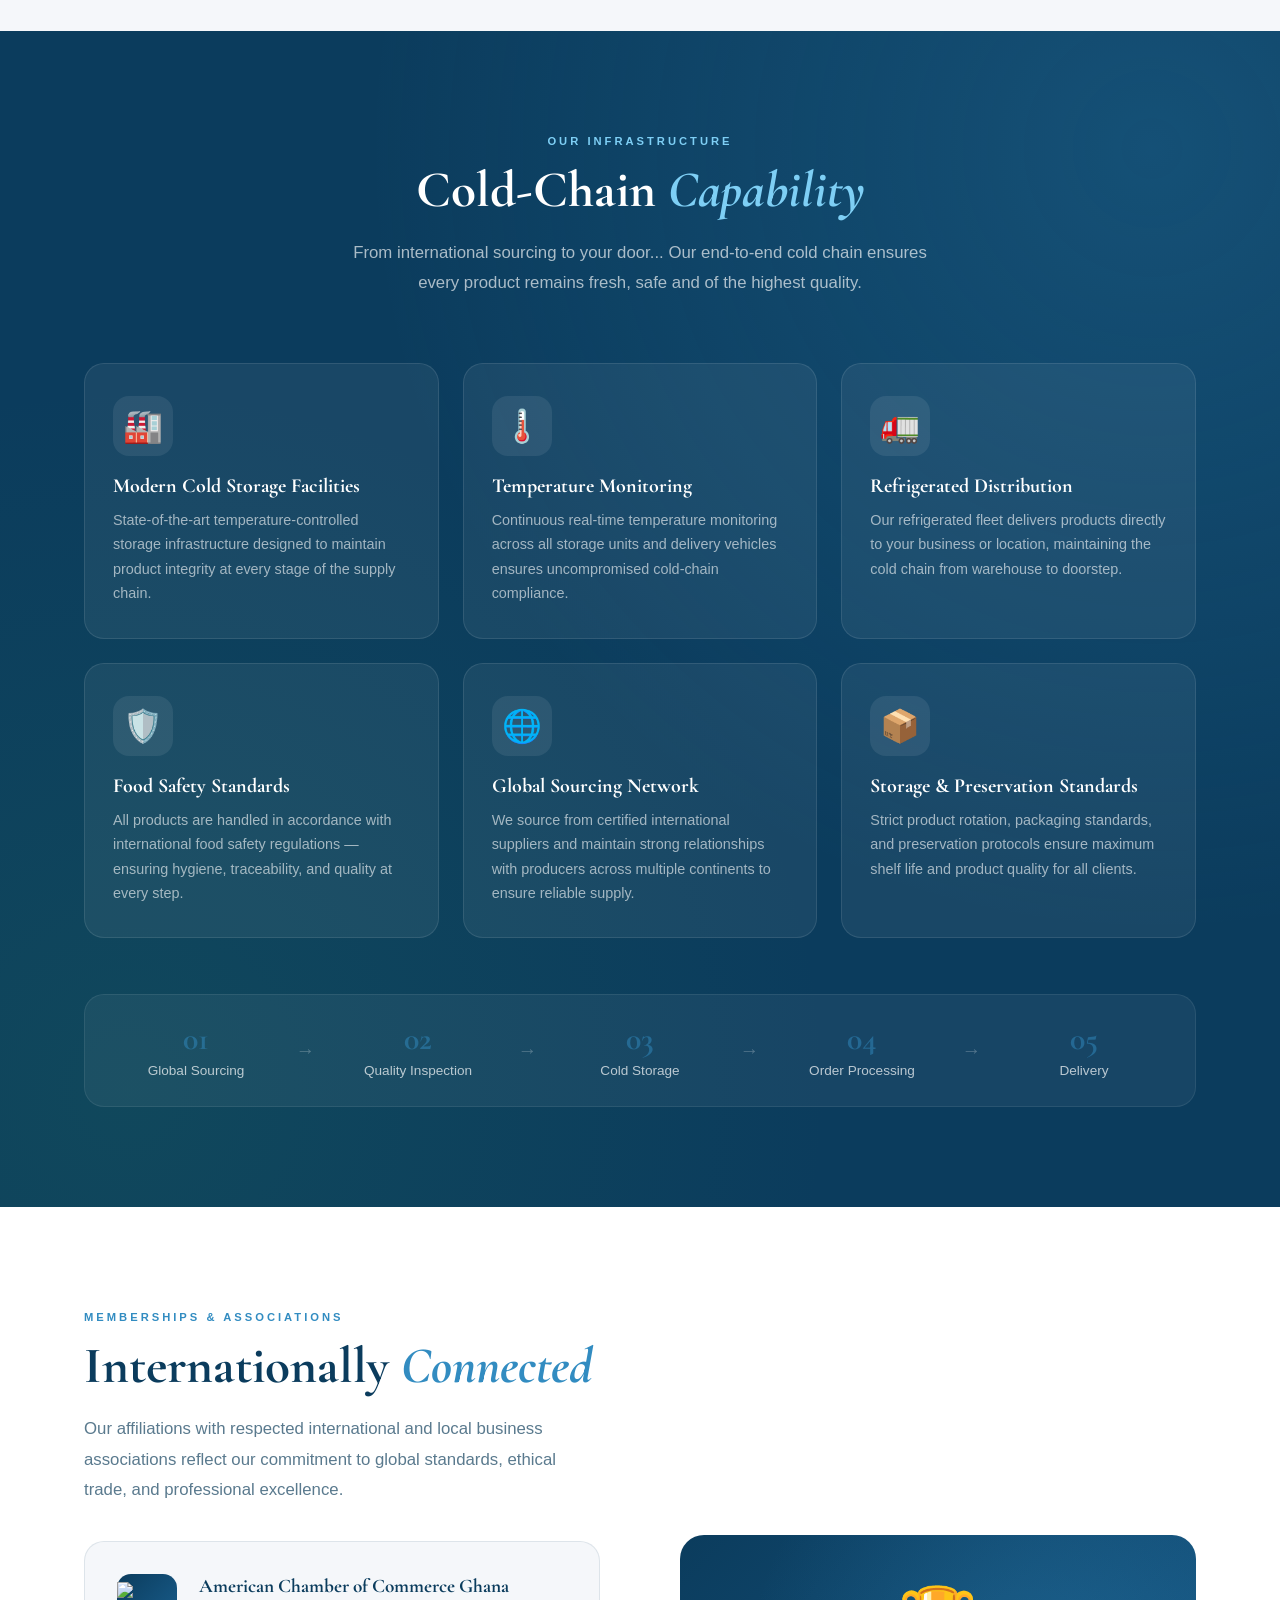
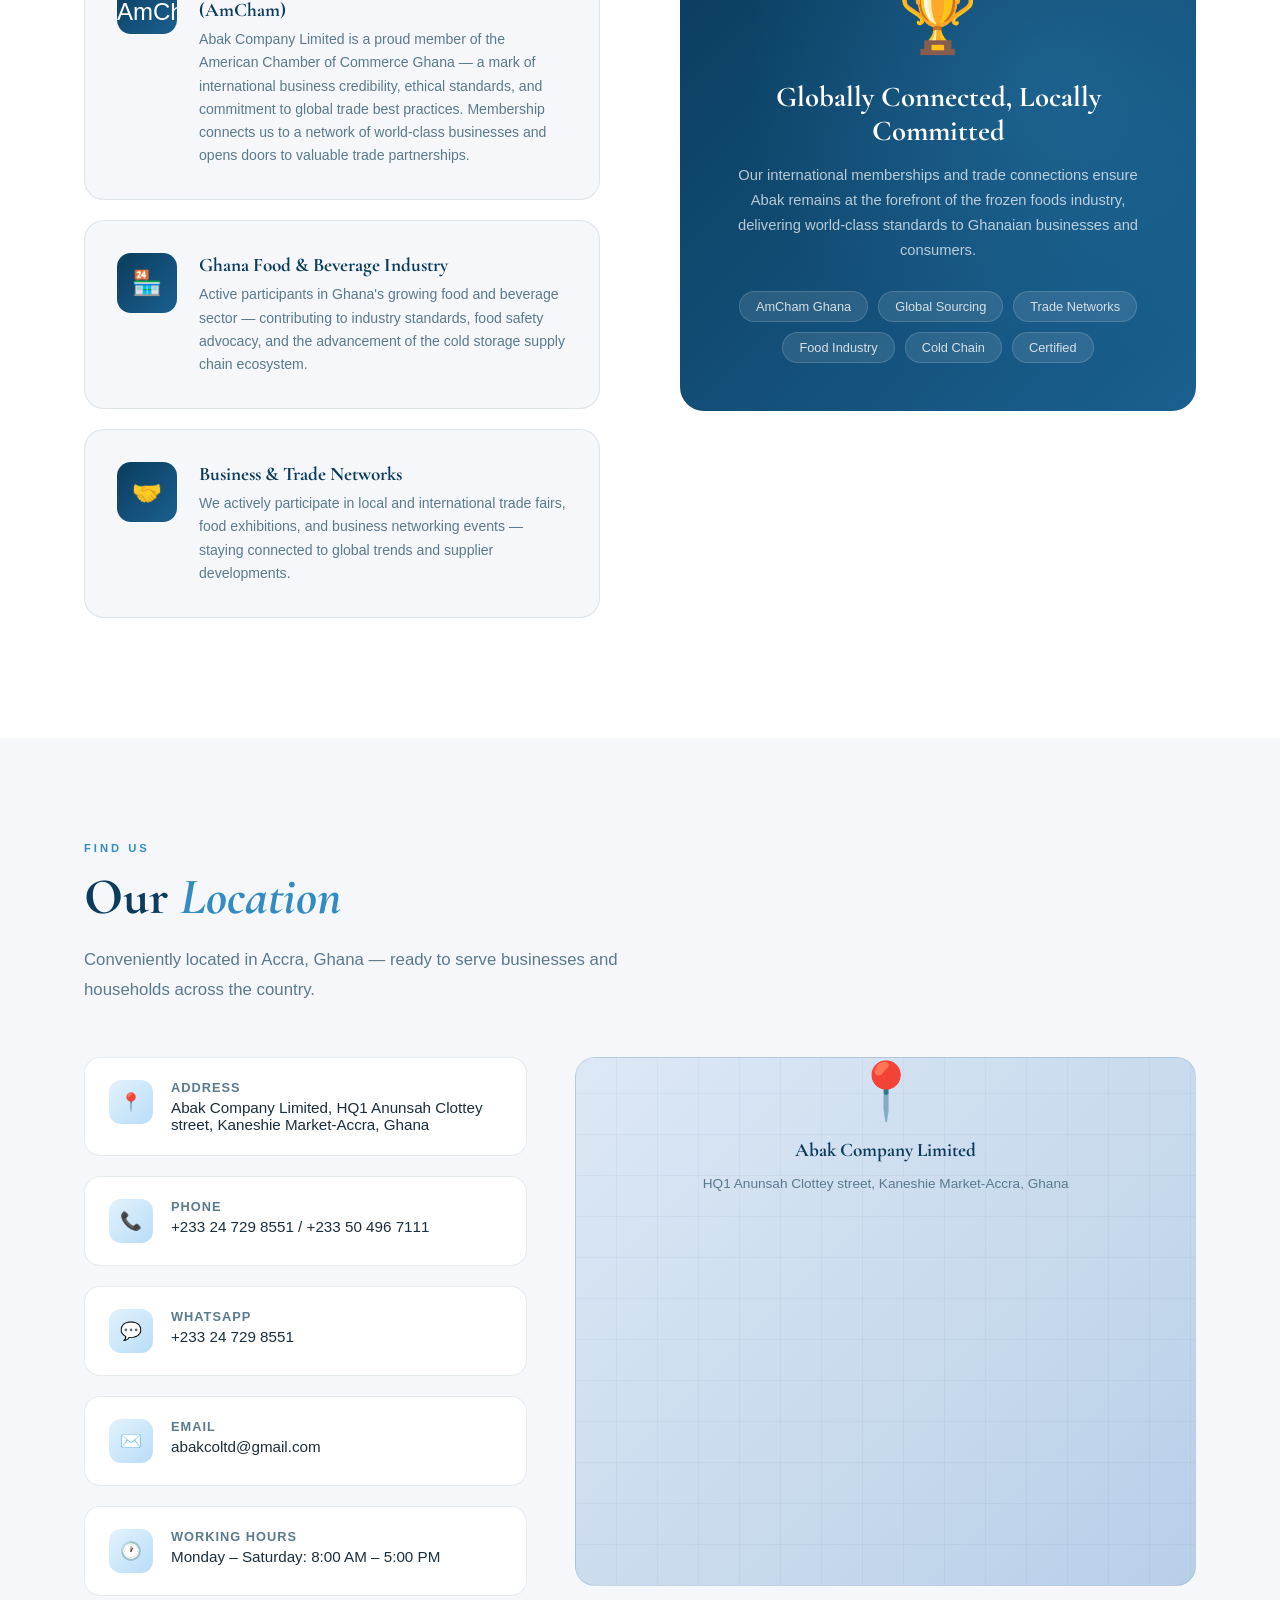
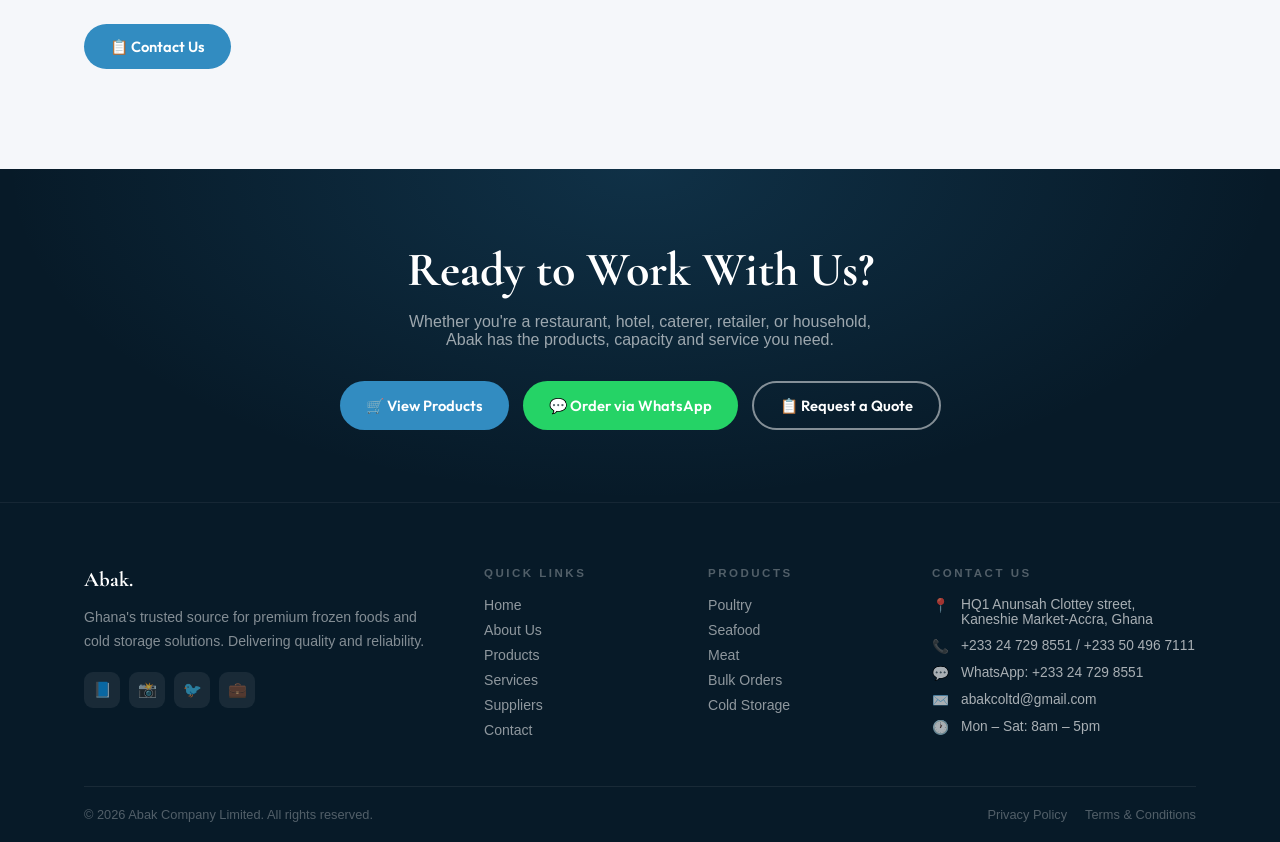
==== commit 0bb09e5c: "update 13" ====
--- a/about.html
+++ b/about.html
@@ -89,13 +89,13 @@
     .navbar {
       position: fixed; top: 0; left: 0; right: 0;
       z-index: 1000;
-      background: rgba(7,26,40,0.94);
+      background: rgba(11,60,93,0.95);
       backdrop-filter: blur(14px);
       -webkit-backdrop-filter: blur(14px);
       border-bottom: 1px solid rgba(255,255,255,0.07);
     }
     .nav-inner {
-      max-width: 1160px; margin: 0 auto; padding: 0 24px;
+      max-width: 1180px; margin: 0 auto; padding: 0 0px;
       display: flex; align-items: center; justify-content: space-between;
       height: 68px;
     }
@@ -113,8 +113,8 @@
     }
     .nav-links { display: flex; gap: 2px; list-style: none; }
     .nav-links a {
-      color: rgba(255,255,255,0.75); font-size: 0.88rem; font-weight: 500;
-      padding: 8px 13px; border-radius: 8px; transition: all 0.2s;
+      color: rgba(255,255,255,0.75); font-size: 0.87rem; font-weight: 500;
+      padding: 8px 14px; border-radius: 8px; transition: all 0.2s;
     }
 	
 	.nav-links a.active { border-bottom: 2px solid var(--blue); padding-bottom: 2px; }	
--- a/style.css
+++ b/style.css
@@ -126,12 +126,12 @@
     .nav-links {
       display: flex;
       align-items: center;
-      gap: 6px;
+      gap: 2px;
       list-style: none;
     }
     .nav-links a {
       color: rgba(255,255,255,0.82);
-      font-size: 0.9rem;
+      font-size: 0.8rem;
       font-weight: 500;
       padding: 8px 14px;
       border-radius: 8px;
